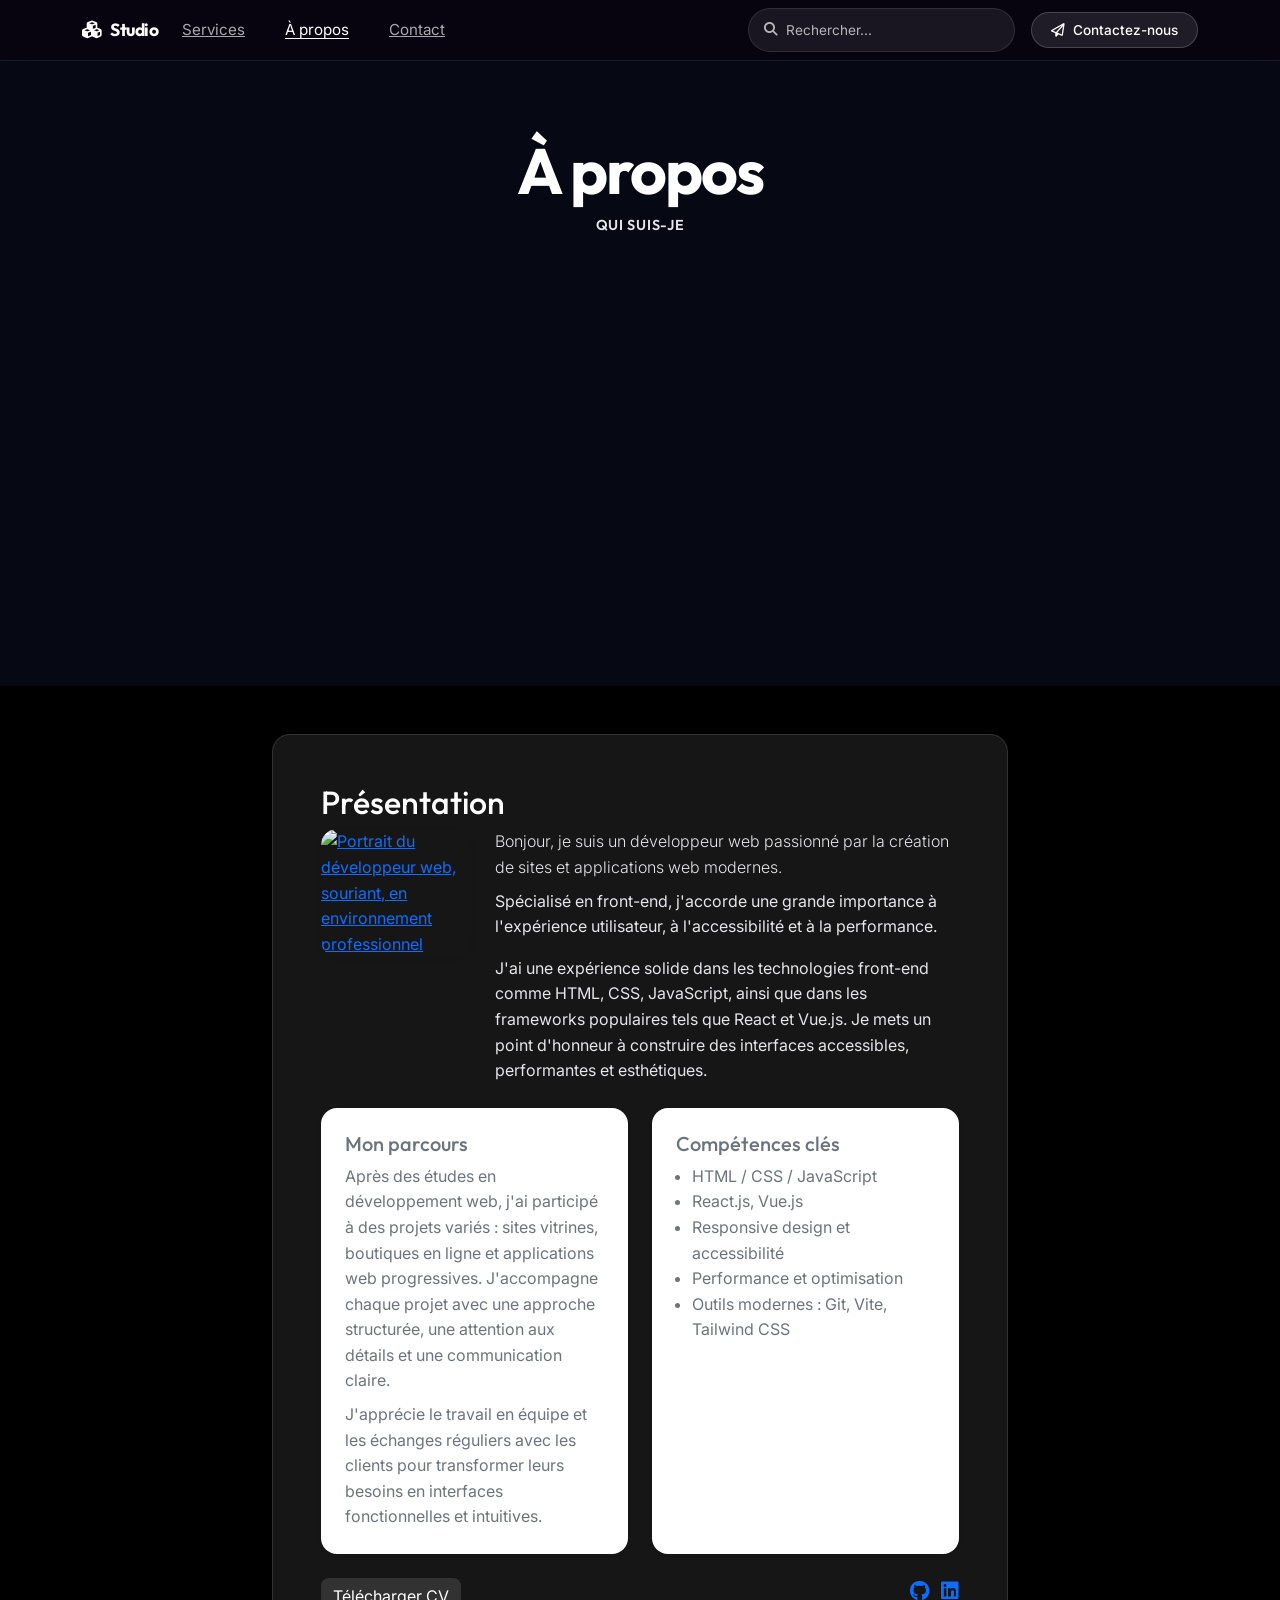
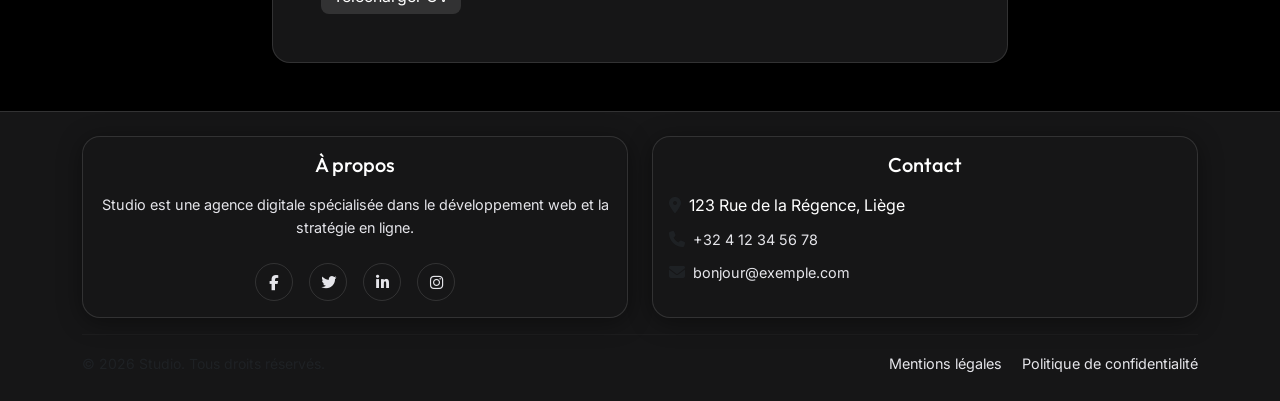
==== a-propos.html @ 44e13c90 "Add files via upload" ====
<!DOCTYPE html>
<html lang="fr">

<head>
    <meta charset="UTF-8">
    <meta name="viewport" content="width=device-width, initial-scale=1.0">
    <title>À propos — Studio</title>
    <meta name="description"
        content="Découvrez le développeur derrière Studio — expérience, compétences et philosophie.">

    <link rel="preconnect" href="https://fonts.googleapis.com">
    <link rel="preconnect" href="https://fonts.gstatic.com" crossorigin>

    <link href="https://cdn.jsdelivr.net/npm/bootstrap@5.3.0/dist/css/bootstrap.min.css" rel="stylesheet">
    <link href="https://cdnjs.cloudflare.com/ajax/libs/font-awesome/6.4.0/css/all.min.css" rel="stylesheet">
    <link
        href="https://fonts.googleapis.com/css2?family=Outfit:wght@400;600;700;900&family=Inter:wght@300;400;500&display=swap"
        rel="stylesheet">
    <link rel="stylesheet" href="main.css">

</head>

<body>

    <a class="skip-link visually-hidden-focusable" href="#main-content">Aller au contenu</a>

    <header>
        <!-- Navbar injectée par navbar.js -->
        <div id="navbar" role="banner">
            <noscript>
                <nav class="navbar navbar-expand-md navbar-dark" aria-label="Navigation principale">
                    <div class="container">
                        <a class="navbar-brand" href="index.html">Studio</a>
                        <ul class="navbar-nav ms-auto">
                            <li class="nav-item"><a class="nav-link" href="index.html#services">Services</a></li>
                            <li class="nav-item"><a class="nav-link" href="a-propos.html" aria-current="page">À propos</a></li>
                            <li class="nav-item"><a class="nav-link" href="contact.html">Contact</a></li>
                        </ul>
                    </div>
                </nav>
            </noscript>
        </div>
    </header>

    <section class="hero-section text-center" role="region" aria-labelledby="about-hero-heading">
        <div class="container">
            
            <h1 id="about-hero-heading">À propos</h1>
            <p class="section-label">Qui suis-je</p>
        </div>
    </section>

    <main id="main-content" class="container my-5" role="main">
        <div class="row justify-content-center">
            <div class="col-lg-8">
                <section class="feature-card glass-base p-5" aria-labelledby="about-intro" role="region">
                    <h2 id="about-intro">Présentation</h2>
                    <div class="d-flex align-items-start gap-4 mb-4 flex-column flex-md-row">

                        <!-- FIX #5 + #10 : figure avec figcaption, zoom via CSS, lien avec avertissement AT -->
                        <!-- FIX #10 : alt plus descriptif -->
                        <figure class="m-0" style="width:150px; height:150px; flex-shrink:0">
                            <a href="https://images.unsplash.com/photo-1500648767791-00dcc994a43e?q=80&w=1287&auto=format&fit=crop&ixlib=rb-4.1.0&ixid=M3wxMjA3fDB8MHxwaG90by1wYWdlfHx8fGVufDB8fHx8fA%3D%3D"
                               target="_blank"
                               rel="noopener noreferrer"
                               class="portrait-link d-block"
                               aria-label="Voir le portrait en taille réelle (ouvre un nouvel onglet)">
                                <img
                                    src="https://images.unsplash.com/photo-1500648767791-00dcc994a43e?q=80&w=1287&auto=format&fit=crop&ixlib=rb-4.1.0&ixid=M3wxMjA3fDB8MHxwaG90by1wYWdlfHx8fGVufDB8fHx8fA%3D%3D"
                                    alt="Portrait du développeur web, souriant, en environnement professionnel"
                                    class="portrait-img shadow-sm" />
                            </a>
                            <figcaption class="visually-hidden">Photo de profil du développeur</figcaption>
                        </figure>

                        <div>
                            <p class="lead mb-2 mt-3 mt-md-0">
                                Bonjour, je suis un développeur web passionné par la création de sites et applications
                                web modernes.
                            </p>
                            <p class="text-secondary-muted mb-0">Spécialisé en front-end, j'accorde une grande
                                importance à l'expérience utilisateur, à l'accessibilité et à la performance.</p>
                            <p class="text-secondary-muted mb-0 mt-3">
                                J'ai une expérience solide dans les technologies front-end comme HTML, CSS, JavaScript, ainsi
                                que dans les frameworks populaires tels que React et Vue.js. Je mets un point d'honneur à
                                construire des interfaces accessibles, performantes et esthétiques.
                            </p>
                        </div>
                    </div>

                    <div class="row g-4">
                        <div class="col-md-6">
                            <article class="p-4 bg-white text-secondary rounded-4 shadow-sm h-100"
                                     aria-labelledby="parcours-heading">
                                <h3 id="parcours-heading" class="h5">Mon parcours</h3>
                                <p class="mb-2 text-secondary">
                                    Après des études en développement web, j'ai participé à des projets variés : sites
                                    vitrines, boutiques en ligne et applications web progressives. J'accompagne chaque
                                    projet avec une approche structurée, une attention aux détails et une communication
                                    claire.
                                </p>
                                <p class="mb-0 text-secondary">
                                    J'apprécie le travail en équipe et les échanges réguliers avec les clients pour
                                    transformer leurs besoins en interfaces fonctionnelles et intuitives.
                                </p>
                            </article>
                        </div>
                        <div class="col-md-6">
                            <article class="p-4 bg-white text-secondary rounded-4 shadow-sm h-100"
                                     aria-labelledby="competences-heading">
                                <h3 id="competences-heading" class="h5">Compétences clés</h3>
                                <ul class="mb-0 ps-3">
                                    <li>HTML / CSS / JavaScript</li>
                                    <li>React.js, Vue.js</li>
                                    <li>Responsive design et accessibilité</li>
                                    <li>Performance et optimisation</li>
                                    <li>Outils modernes : Git, Vite, Tailwind CSS</li>
                                </ul>
                            </article>
                        </div>
                    </div>

                    <div class="mt-4 d-flex flex-column flex-sm-row gap-3 align-items-start">
                        <a class="btn btn-secondary btn-outline-secondary" href="CV_HAWOTTE_quentin V1.5 (1).pdf" target="_blank"
                            rel="noopener" aria-label="Télécharger mon CV (ouvre un nouvel onglet, format PDF)">
                            Télécharger CV
                        </a>
                        <div class="ms-sm-auto">
                            <a href="https://github.com/" target="_blank" rel="noopener"
                               aria-label="Mon profil GitHub (ouvre un nouvel onglet)"
                               class="text-decoration-none me-2">
                                <i class="fab fa-github fa-lg" aria-hidden="true"></i>
                            </a>
                            <a href="https://linkedin.com/" target="_blank" rel="noopener"
                               aria-label="Mon profil LinkedIn (ouvre un nouvel onglet)"
                               class="text-decoration-none">
                                <i class="fab fa-linkedin fa-lg" aria-hidden="true"></i>
                            </a>
                        </div>
                    </div>
                </section>
            </div>
        </div>
    </main>

    <!-- ── Footer ── -->
    <footer class="py-4 mt-1" role="contentinfo">
        <div class="container">
            <div class="row g-4">
                <div class="col-12 col-md-6">
                    <div class="glass-base p-3 h-100 text-center">
                        <!-- FIX #11 : h3 en footer -->
                        <h3 class="h5">À propos</h3>
                        <p class="footer-about-text mt-3 mb-4">Studio est une agence digitale spécialisée dans le
                            développement web et la stratégie en ligne.</p>
                        <nav class="social-nav" aria-label="Liens vers les réseaux sociaux">
                            <ul class="d-flex justify-content-center align-items-center gap-3 list-unstyled mb-0">
                                <li>
                                    <a href="#" class="social-icon" aria-label="Suivez-nous sur Facebook"><i
                                            class="fab fa-facebook-f" aria-hidden="true"></i></a>
                                </li>
                                <li>
                                    <a href="#" class="social-icon" aria-label="Suivez-nous sur Twitter"><i
                                            class="fab fa-twitter" aria-hidden="true"></i></a>
                                </li>
                                <li>
                                    <a href="#" class="social-icon" aria-label="Suivez-nous sur LinkedIn"><i
                                            class="fab fa-linkedin-in" aria-hidden="true"></i></a>
                                </li>
                                <li>
                                    <a href="#" class="social-icon" aria-label="Suivez-nous sur Instagram"><i
                                            class="fab fa-instagram" aria-hidden="true"></i></a>
                                </li>
                            </ul>
                        </nav>
                    </div>
                </div>
                <div class="col-12 col-md-6">
                    <div class="glass-base p-3 h-100 text-center">
                        <h3 class="h5">Contact</h3>
                        <address class="mt-3 mb-0 text-start">
                            <p class="mb-2"><i class="fas fa-map-marker-alt me-2 text-muted" aria-hidden="true"></i>123 Rue de la Régence, Liège</p>
                            <p class="mb-2"><i class="fas fa-phone me-2 text-muted" aria-hidden="true"></i><a
                                    href="tel:+32412345678" class="footer-link">+32 4 12 34 56 78</a></p>
                            <p class="mb-0"><i class="fas fa-envelope me-2 text-muted" aria-hidden="true"></i><a
                                    href="mailto:bonjour@exemple.com" class="footer-link">bonjour@exemple.com</a></p>
                        </address>
                    </div>
                </div>
            </div>
            <hr class="my-3" style="border-color:var(--glass-border);">
            <div class="row align-items-center">
                <div class="col-md-6"><small class="text-muted">© 2026 Studio. Tous droits réservés.</small></div>
                <div class="col-md-6 text-md-end mt-2 mt-md-0">
                    <a href="#" class="footer-link d-inline me-3">Mentions légales</a>
                    <a href="#" class="footer-link d-inline">Politique de confidentialité</a>
                </div>
            </div>
        </div>
    </footer>

    <script src="https://cdn.jsdelivr.net/npm/bootstrap@5.3.0/dist/js/bootstrap.bundle.min.js"></script>
    <script src="navbar.js" defer></script>
    <script src="search.js" defer></script>
</body>

</html>
---- main.css ----
/* ================================================
   STUDIO — Feuille de styles principale
   Thème : Apple Pro Dark / Glassmorphism
   Dernière révision : 2026
   ================================================ */

/* ------------------------------------------------
   VARIABLES CSS — Design Tokens
   ------------------------------------------------ */
:root {
    /* Arrière-plans */
    --bg-base: #000000;
    --bg-surface: #161617;
    --bg-elevated: #1c1c1e;

    /* Accentuation */
    --accent: #0066cc;
    --accent-hover: #0077ed;

    /* Verre (glassmorphism) */
    --glass-bg: rgba(22, 22, 23, 0.85);
    --glass-bg-hover: rgba(255, 255, 255, 0.08);
    --glass-border: rgba(255, 255, 255, 0.12);
    --glass-border-strong: rgba(255, 255, 255, 0.25);

    /* Typographie */
    --text-primary: #ffffff;
    --text-secondary: #e5e5ea;
    --text-muted: #b5b5ba;

    /* Rayon de bordure */
    --radius-sm: 8px;
    --radius-md: 12px;
    --radius-lg: 18px;
    --radius-pill: 30px;

    /* Transitions */
    --transition: 0.3s cubic-bezier(0.25, 1, 0.5, 1);
}


/* ------------------------------------------------
   RESET & BASES GLOBALES
   ------------------------------------------------ */
*,
*::before,
*::after {
    box-sizing: border-box;
}

body {
    padding-top: 56px;
    /* Compense la navbar fixed (48px min + marge de sécurité) */
    font-family: -apple-system, BlinkMacSystemFont, 'Inter', sans-serif;
    background-color: var(--bg-base);
    color: var(--text-primary);
    min-height: 100vh;
    line-height: 1.6;
    text-rendering: optimizeLegibility;
    overflow-x: hidden;
    -webkit-font-smoothing: antialiased;
    -moz-osx-font-smoothing: grayscale;
}

h1,
h2,
h3,
h4,
h5,
h6,
.navbar-brand,
.section-label,
.hero-pill {
    font-family: -apple-system, BlinkMacSystemFont, 'Outfit', sans-serif;
}

/* Texte secondaire utilitaire */
.text-secondary-muted {
    color: var(--text-secondary);
    font-size: 1.05rem;
    font-weight: 400;
}


/* ------------------------------------------------
   ACCESSIBILITÉ — Focus clavier
   ------------------------------------------------ */
:focus-visible {
    outline: 2px solid var(--accent) !important;
    outline-offset: 3px;
    box-shadow: 0 0 0 3px rgba(0, 102, 204, 0.35) !important;
}

button,
a,
input,
textarea,
select,
.btn,
.nav-link,
.dropdown-item {
    outline-offset: 4px;
}

::selection {
    background: rgba(0, 102, 204, 0.30);
    color: #ffffff;
}

button,
input,
select,
textarea {
    font: inherit;
}

button,
.btn,
.nav-link,
.dropdown-item {
    cursor: pointer;
}

.form-control,
.custom-apple-navbar .form-input-search {
    min-height: 2.75rem;
}

@media (prefers-reduced-motion: reduce) {

    *,
    *::before,
    *::after {
        transition-duration: 0.01ms !important;
        animation-duration: 0.01ms !important;
        animation-iteration-count: 1 !important;
        scroll-behavior: auto !important;
    }
}


/* ------------------------------------------------
   CARTES & SURFACES (base commune)
   ------------------------------------------------ */
.glass-base,
.feature-card,
.service-card,
.testimonial-card,
.stats-section {
    background: var(--bg-surface);
    border: 1px solid var(--glass-border);
    border-radius: var(--radius-lg);
    box-shadow: 0 4px 24px rgba(0, 0, 0, 0.4);
    transition: transform var(--transition), box-shadow var(--transition);
}

/* Carte Bootstrap standard (override) */
.card {
    background: var(--bg-elevated);
    border: 1px solid var(--glass-border);
    border-radius: var(--radius-md);
    transition: transform var(--transition), box-shadow var(--transition);
}

.card:hover {
    transform: translateY(-4px);
    box-shadow: 0 12px 36px rgba(0, 0, 0, 0.55);
}


/* ------------------------------------------------
   BARRE DE NAVIGATION — Style Apple
   ------------------------------------------------ */
.custom-apple-navbar {
    background-color: rgba(10, 5, 22, 0.72) !important;
    backdrop-filter: blur(20px) saturate(180%);
    -webkit-backdrop-filter: blur(20px) saturate(180%);
    border-bottom: 1px solid rgba(255, 255, 255, 0.08);
    min-height: 48px;
    transition: background-color var(--transition);
}

.custom-apple-navbar .navbar-brand {
    font-weight: 700;
    font-size: 1.1rem;
    letter-spacing: -0.5px;
    color: var(--text-primary) !important;
}

.custom-apple-navbar .nav-link {
    font-size: 0.95rem;
    font-weight: 400;
    color: rgba(255, 255, 255, 0.65) !important;
    transition: color 0.2s ease;
    padding-block: 0.4rem;
}

.custom-apple-navbar .nav-link:hover,
.custom-apple-navbar .nav-link.active {
    color: var(--text-primary) !important;
    text-decoration: underline;
    text-underline-offset: 3px;
}

/* Champ de recherche navbar */
.search-navbar-form {
    min-width: 180px;
    max-width: 100%;
    transition: min-width var(--transition);
}

@media (min-width: 992px) {
    .search-navbar-form:focus-within {
        min-width: 240px;
    }
}

.custom-apple-navbar .form-input-search {
    background: rgba(255, 255, 255, 0.08) !important;
    border: 1px solid rgba(255, 255, 255, 0.1) !important;
    border-radius: var(--radius-pill) !important;
    color: var(--text-primary) !important;
    padding-left: 2.3rem !important;
    font-size: 0.85rem;
    transition: background var(--transition), border-color var(--transition);
}

.custom-apple-navbar .form-input-search::placeholder {
    color: var(--text-muted) !important;
}

.custom-apple-navbar .form-input-search:focus {
    background: rgba(255, 255, 255, 0.14) !important;
    border-color: rgba(255, 255, 255, 0.25) !important;
    box-shadow: none !important;
}

.search-icon-input {
    font-size: 0.85rem;
    color: var(--text-muted);
    pointer-events: none;
}


/* ------------------------------------------------
   BOUTONS
   ------------------------------------------------ */
.btn-glass,
.btn-glass-outline,
.btn-glass-sm {
    font-weight: 500;
    border-radius: var(--radius-pill);
    transition: all var(--transition);
}

/* Bouton principal */
.btn-glass {
    background: var(--accent);
    color: #ffffff !important;
    border: none;
    font-size: 0.95rem;
    padding: 0.6rem 1.6rem;
}

.btn-glass:hover {
    background: var(--accent-hover);
    transform: scale(1.02);
}

/* Bouton secondaire (texte seul) */
.btn-glass-outline {
    background: transparent;
    color: #2997ff !important;
    border: none;
    font-size: 0.95rem;
    padding: 0.6rem 1.6rem;
}

.btn-glass-outline:hover {
    color: #147ce5 !important;
    text-decoration: underline;
}

/* Bouton ghost (navbar / surfaces sombres) */
.btn-glass-sm {
    background: rgba(255, 255, 255, 0.10);
    color: var(--text-primary) !important;
    border: 1px solid rgba(255, 255, 255, 0.18);
    font-size: 0.85rem;
    padding: 0.4rem 1.2rem;
}

.btn-glass-sm:hover {
    background: rgba(255, 255, 255, 0.20);
}

/* Bouton gradient festif */
.btn-fun {
    background: linear-gradient(45deg, #ff6ec4, #7873f5);
    color: #ffffff !important;
    border: none;
    font-weight: 600;
    border-radius: var(--radius-pill);
    padding: 0.6rem 1.6rem;
    transition: all var(--transition);
}

.btn-fun:hover {
    transform: scale(1.05);
    filter: brightness(1.1);
}

/* Bouton Bootstrap primary (surcharge) */
.btn-primary {
    background: var(--accent);
    border: none;
    font-weight: 500;
    border-radius: var(--radius-sm);
    padding: 0.5rem 1.5rem;
}

.btn-primary:hover {
    background: var(--accent-hover);
}

/* Bouton Bootstrap secondary (surcharge) */
.btn-secondary {
    background: rgba(255, 255, 255, 0.12);
    border: none;
    border-radius: var(--radius-sm);
    color: var(--text-primary);
}

.btn-secondary:hover {
    background: rgba(255, 255, 255, 0.20);
    color: var(--text-primary);
}


/* ------------------------------------------------
   HERO SECTION
   ------------------------------------------------ */
.hero-section {
    padding: 5rem 0 3rem;
}

.hero-section h1 {
    font-weight: 700;
    font-size: clamp(2.4rem, 5vw, 4rem);
    letter-spacing: -0.03em;
    line-height: 1.1;
    color: var(--text-primary) !important;
}

.hero-section .lead {
    color: var(--text-secondary) !important;
    max-width: 600px;
    font-size: 1.25rem;
    font-weight: 400;
}

.hero-pill {
    display: inline-block;
    background: var(--bg-elevated);
    border: 1px solid var(--glass-border);
    color: var(--text-primary);
    font-size: 0.85rem;
    padding: 0.4rem 1rem;
    border-radius: var(--radius-pill);
    margin-bottom: 1.5rem;
}

/* Labels de section (sur-titre) */
.section-label {
    font-size: 0.9rem;
    font-weight: 600;
    color: var(--text-secondary);
    margin-bottom: 0.25rem;
    text-transform: uppercase;
    letter-spacing: 0.05em;
}

.section-title {
    font-weight: 700;
    font-size: clamp(1.8rem, 4vw, 2.6rem);
    letter-spacing: -0.02em;
    color: var(--text-primary) !important;
}


/* ------------------------------------------------
   CARDS DE CONTENU
   ------------------------------------------------ */

/* Feature cards (avantages) */
.feature-card {
    padding: 2.5rem 2rem;
}

.feature-card h5 {
    font-weight: 600;
    font-size: 1.25rem;
    color: var(--text-primary);
    margin-bottom: 0.75rem;
}

.feature-card p,
.service-card .card-text {
    color: var(--text-secondary);
    font-size: 1rem;
    line-height: 1.6;
}

.feature-icon {
    font-size: 2.2rem;
    margin-bottom: 1rem;
    display: block;
}

/* Service cards */
.service-card .card-body {
    padding: 1.75rem;
}

.service-card .card-title {
    font-weight: 600;
    font-size: 1.3rem;
    color: var(--text-primary);
}

.service-card img {
    border-radius: var(--radius-lg) var(--radius-lg) 0 0;
    display: block;
    width: 100%;
}


/* ------------------------------------------------
   SECTION STATISTIQUES
   ------------------------------------------------ */
.stats-section {
    padding: 3rem 1.5rem;
}

.stat-number {
    font-weight: 700;
    font-size: clamp(2.4rem, 5vw, 3.4rem);
    color: var(--text-primary) !important;
    margin-bottom: 0.4rem;
    line-height: 1;
}

.stat-label {
    font-size: 0.95rem;
    color: var(--text-secondary);
    font-weight: 500;
}


/* ------------------------------------------------
   TÉMOIGNAGES
   ------------------------------------------------ */
.testimonial-card {
    padding: 2.5rem 2rem;
    margin: 0 auto;
    max-width: 500px;
}

.testimonial-card .card-text {
    font-size: 1.05rem;
    line-height: 1.6;
    color: var(--text-primary);
}

.stars {
    color: #ffcc00;
    font-size: 1rem;
    letter-spacing: 0.1em;
}

.client-name {
    font-weight: 600;
    font-size: 1rem;
    color: var(--text-primary);
}

.client-role {
    font-size: 0.85rem;
    color: var(--text-secondary);
}

/* Avatar dans les témoignages */
.avatar {
    width: 44px;
    height: 44px;
    border-radius: 50%;
    object-fit: cover;
    flex-shrink: 0;
}


/* ------------------------------------------------
   FORMULAIRES GLOBAUX
   ------------------------------------------------ */
.form-control {
    background: rgba(255, 255, 255, 0.10);
    border: 1px solid rgba(255, 255, 255, 0.12);
    border-radius: var(--radius-sm);
    color: var(--text-primary);
    font-size: 0.9rem;
    transition: background var(--transition), box-shadow var(--transition);
}

.form-control::placeholder {
    color: var(--text-muted);
}

.form-control:focus {
    background: rgba(255, 255, 255, 0.16);
    border-color: var(--accent);
    box-shadow: 0 0 0 3px rgba(0, 102, 204, 0.25);
    color: var(--text-primary);
}

.form-label {
    color: var(--text-secondary);
    font-size: 0.9rem;
    margin-bottom: 0.4rem;
}


/* ------------------------------------------------
   MENUS DÉROULANTS
   ------------------------------------------------ */
.dropdown-menu {
    background: var(--bg-elevated);
    border: 1px solid var(--glass-border-strong);
    border-radius: var(--radius-md);
    padding: 0.5rem;
}

.dropdown-item {
    color: var(--text-primary);
    font-size: 0.9rem;
    border-radius: var(--radius-sm);
    padding: 0.5rem 0.75rem;
}

.dropdown-item:hover,
.dropdown-item:focus {
    background: var(--accent);
    color: #ffffff;
}


/* ------------------------------------------------
   FENÊTRES MODALES
   ------------------------------------------------ */
.modal-content {
    background: var(--bg-elevated);
    border: 1px solid var(--glass-border-strong);
    border-radius: var(--radius-md);
}

.modal-header {
    border-bottom: 1px solid rgba(255, 255, 255, 0.08);
}

.modal-title {
    font-weight: 600;
    color: var(--text-primary);
}

.modal .form-control {
    background: rgba(255, 255, 255, 0.07);
    border-color: rgba(255, 255, 255, 0.12);
}

.modal .form-control:focus {
    background: rgba(255, 255, 255, 0.12);
    box-shadow: 0 0 0 3px rgba(0, 102, 204, 0.3);
}


/* ------------------------------------------------
   FOOTER
   ------------------------------------------------ */
footer {
    background: var(--bg-surface);
    border-top: 1px solid var(--glass-border);
}

footer h5 {
    font-size: 0.85rem;
    color: var(--text-primary);
    margin-bottom: 1.25rem;
    font-weight: 600;
    text-transform: uppercase;
    letter-spacing: 0.06em;
}

.footer-about-text,
.footer-link {
    color: var(--text-secondary);
    font-size: 0.9rem;
    text-decoration: none;
}

.footer-about-text {
    line-height: 1.6;
}

.footer-link:hover {
    color: var(--text-primary);
    text-decoration: underline;
}

/* Icônes réseaux sociaux */
.social-icon {
    width: 38px;
    height: 38px;
    border: 1px solid var(--glass-border);
    border-radius: 50%;
    display: inline-flex;
    align-items: center;
    justify-content: center;
    color: var(--text-secondary);
    text-decoration: none;
    transition: all var(--transition);
    flex-shrink: 0;
}

.social-icon i {
    font-size: 0.95rem;
    line-height: 1;
}

.social-icon:hover {
    background: rgba(255, 255, 255, 0.08);
    border-color: rgba(255, 255, 255, 0.28);
    color: var(--text-primary);
    transform: translateY(-3px);
}


/* ------------------------------------------------
   LIENS AVEC SOULIGNEMENT ANIMÉ
   ------------------------------------------------ */
.link-fancy {
    position: relative;
    color: var(--text-primary);
    text-decoration: none;
    transition: color 0.3s ease;
}

.link-fancy::after {
    content: '';
    position: absolute;
    left: 0;
    bottom: -2px;
    width: 100%;
    height: 2px;
    background: var(--accent);
    transform: scaleX(0);
    transform-origin: right;
    transition: transform 0.3s ease;
}

.link-fancy:hover::after {
    transform: scaleX(1);
    transform-origin: left;
}


/* ------------------------------------------------
   CADRE PHOTO
   ------------------------------------------------ */
.photo-frame {
    position: relative;
    border: 2px solid var(--glass-border);
    border-radius: var(--radius-md);
    padding: 4px;
    background: rgba(255, 255, 255, 0.06);
    overflow: hidden;
}

.photo-frame .overlay {
    position: absolute;
    inset: 0;
    background: rgba(255, 255, 255, 0.15);
    opacity: 0;
    transition: opacity 0.3s ease;
    pointer-events: none;
}

.photo-frame:hover .overlay {
    opacity: 1;
}


/* ------------------------------------------------
   RESPONSIVE — Ajustements mobiles
   ------------------------------------------------ */
@media (max-width: 767px) {
    body {
        padding-top: 60px;
        /* Navbar plus haute sur mobile (menu toggler) */
    }

    .hero-section {
        padding: 3rem 0 2rem;
    }

    .feature-card,
    .testimonial-card {
        padding: 1.75rem 1.25rem;
        margin: 0 auto;
        max-width: 500px;
    }

    .stats-section {
        padding: 2rem 1rem;
    }

    .stat-number {
        font-size: 2.4rem;
    }
}

/* ── Tech tags ── */
.tech-tag {
    display: inline-block;
    background: rgba(255, 255, 255, 0.07);
    border: 1px solid rgba(255, 255, 255, 0.12);
    border-radius: var(--radius-pill);
    padding: 0.25rem 0.75rem;
    font-size: 0.78rem;
    font-weight: 500;
    color: var(--text-secondary);
}

/* ── Skill pills ── */
.skill-pill {
    display: inline-block;
    background: rgba(0, 102, 204, 0.12);
    border: 1px solid rgba(0, 102, 204, 0.25);
    border-radius: var(--radius-pill);
    padding: 0.3rem 0.9rem;
    font-size: 0.82rem;
    font-weight: 500;
    color: #5ab0ff;
    transition: background var(--transition), transform var(--transition);
}

.skill-pill:hover {
    background: rgba(0, 102, 204, 0.22);
    transform: translateY(-2px);
}

.skill-pill--green {
    background: rgba(48, 209, 88, 0.1);
    border-color: rgba(48, 209, 88, 0.22);
    color: #5fe88a;
}

.skill-pill--green:hover {
    background: rgba(48, 209, 88, 0.2);
}

.skill-pill--purple {
    background: rgba(191, 90, 242, 0.1);
    border-color: rgba(191, 90, 242, 0.22);
    color: #d380f5;
}

.skill-pill--purple:hover {
    background: rgba(191, 90, 242, 0.2);
}

/* ── Timeline ── */
.timeline-wrapper {
    position: relative;
    padding-left: 2rem;
}

.timeline-wrapper::before {
    content: '';
    position: absolute;
    left: 10px;
    top: 10px;
    bottom: 10px;
    width: 2px;
    background: linear-gradient(to bottom, #0066cc, #7873f5, #bf5af2, #ff9f0a);
    border-radius: 2px;
}

.timeline-item {
    position: relative;
    padding-left: 2rem;
    margin-bottom: 1.5rem;
}

.timeline-dot {
    position: absolute;
    left: -1.6rem;
    top: 1.5rem;
    width: 14px;
    height: 14px;
    border-radius: 50%;
    background: var(--dot-color, var(--accent));
    border: 3px solid var(--bg-base);
    box-shadow: 0 0 10px var(--dot-color, var(--accent));
}

.timeline-content {
    padding: 1.5rem 1.75rem;
}

.timeline-date {
    font-size: 0.78rem;
    font-weight: 700;
    text-transform: uppercase;
    letter-spacing: 0.08em;
    color: var(--text-muted);
}

.timeline-title-text {
    font-family: 'Outfit', sans-serif;
    font-weight: 700;
    font-size: 1.1rem;
    color: var(--text-primary);
    margin: 0.3rem 0 0.5rem;
}

.timeline-desc {
    color: var(--text-secondary);
    font-size: 0.9rem;
    line-height: 1.6;
    margin: 0;
}

/* ── Scroll reveal ── */
.reveal {
    opacity: 0;
    transform: translateY(24px);
    transition: opacity 0.6s ease, transform 0.6s ease;
}

.reveal.visible {
    opacity: 1;
    transform: none;
}

.reveal-delay-1 {
    transition-delay: 0.1s;
}

.reveal-delay-2 {
    transition-delay: 0.2s;
}

.reveal-delay-3 {
    transition-delay: 0.3s;
}

@media (max-width: 575px) {
    .timeline-wrapper {
        padding-left: 1.5rem;
    }

    .timeline-wrapper::before {
        left: 7px;
    }

    .timeline-dot {
        left: -1.35rem;
    }
}

.custom-apple-navbar .navbar-brand .brand-text {
    display: inline-flex;
    flex-direction: column;
    align-items: flex-start;
}

.custom-apple-navbar .navbar-brand .icon-home {
    margin-top: 0.18rem;
    opacity: 0;
    transform: translateY(0);
    transition: opacity 0.2s ease, transform 0.2s ease, color 0.2s ease;
}

.custom-apple-navbar .navbar-brand:hover .icon-home {
    opacity: 1;
    transform: translateY(-2px);
    color: #ffffff;
}

/* ------------------------------------------------
   NAVBAR BRAND — Logo morph (cubes → home au hover)
   ------------------------------------------------ */
.brand-icon-wrap {
    position: relative;
    width: 20px;
    height: 20px;
    display: inline-flex;
    align-items: center;
    justify-content: center;
    flex-shrink: 0;
}

.brand-icon {
    position: absolute;
    display: flex;
    align-items: center;
    justify-content: center;
    transition: opacity 0.22s ease, transform 0.28s cubic-bezier(0.34, 1.56, 0.64, 1);
    color: var(--text-primary);
}

/* Repos : cubes visible, home caché */
.brand-icon-logo {
    opacity: 1;
    transform: scale(1) rotate(0deg);
}

.brand-icon-home {
    opacity: 0;
    transform: scale(0.5) rotate(-15deg);
}

/* Hover : cubes caché, home visible */
.navbar-brand-morph:hover .brand-icon-logo {
    opacity: 0;
    transform: scale(0.5) rotate(15deg);
}

.navbar-brand-morph:hover .brand-icon-home {
    opacity: 1;
    transform: scale(1) rotate(0deg);
}

/* ══════════════════════════════════════
           BENTO GRID — PROJETS
           Grille 12 colonnes, 2 rangées fixes
        ══════════════════════════════════════ */
.bento-projects {
    display: grid;
    grid-template-columns: repeat(12, 1fr);
    grid-template-rows: auto auto;
    gap: 1rem;
}

.hero-section {
    position: relative;
    overflow: hidden;
    min-height: 70vh;
    color: #fff;
}

.hero-section::before {
    content: '';
    position: absolute;
    inset: 0;
    background-image: url('https://images.unsplash.com/photo-1451188214936-ec16af5ca155?q=80&w=2728&auto=format&fit=crop&ixlib=rb-4.1.0&ixid=M3wxMjA3fDB8MHxwaG90by1wYWdlfHx8fGVufDB8fHx8fA%3D%3D');
    background-size: cover;
    background-position: center;
    filter: blur(5px);
    transform: scale(1.05);
    z-index: -2;
}

.hero-section::after {
    content: '';
    position: absolute;
    inset: 0;
    background: rgba(12, 18, 36, 0.55);
    z-index: -1;
}

.hero-section .container {
    position: relative;
    z-index: 1;
}

/* Rangée 1 : grande carte gauche (5 col) + petite carte droite (7 col) */
.bento-proj-1 {
    grid-column: 1 / 6;
    grid-row: 1;
}

.bento-proj-2 {
    grid-column: 6 / 13;
    grid-row: 1;
}

/* Rangée 2 : petite carte gauche (7 col) + grande carte droite (5 col) — inversé */
.bento-proj-3 {
    grid-column: 1 / 8;
    grid-row: 2;
}

.bento-proj-4 {
    grid-column: 8 / 13;
    grid-row: 2;
}

@media (max-width: 991px) {
    .bento-projects {
        grid-template-columns: 1fr 1fr;
        grid-template-rows: auto;
    }

    .bento-proj-1,
    .bento-proj-2,
    .bento-proj-3,
    .bento-proj-4 {
        grid-column: auto;
        grid-row: auto;
    }
}

@media (max-width: 575px) {
    .bento-projects {
        grid-template-columns: 1fr;
    }
}

/* ── Carte projet bento ── */
.bento-proj-card {
    border-radius: var(--radius-lg, 1.25rem);
    overflow: hidden;
    transition: transform 0.25s ease, box-shadow 0.25s ease;
    display: flex;
    flex-direction: column;
}

.bento-proj-card:hover {
    transform: translateY(-4px);
    box-shadow: 0 20px 60px rgba(0, 0, 0, 0.4);
}

.bento-proj-banner {
    padding: 2rem 1.75rem;
    position: relative;
    overflow: hidden;
    min-height: 140px;
    display: flex;
    align-items: center;
    flex-shrink: 0;
}

.bento-proj-banner::after {
    content: '';
    position: absolute;
    inset: 0;
    background: inherit;
    /* covered by the radial child */
}

.bento-proj-body {
    padding: 1.5rem 1.75rem;
    flex: 1;
    display: flex;
    flex-direction: column;
}

.bento-proj-body p {
    flex: 1;
}

/* ══════════════════════════════════════
           BENTO GRID — CONTACT
        ══════════════════════════════════════ */
.bento-contact {
    display: grid;
    grid-template-columns: repeat(12, 1fr);
    gap: 1rem;
}

.bento-coords {
    grid-column: 1 / 5;
    grid-row: 1 / 3;
}

.bento-map {
    grid-column: 5 / 13;
    grid-row: 1;
}

.bento-form {
    grid-column: 5 / 13;
    grid-row: 2;
}

@media (max-width: 991px) {

    .bento-coords,
    .bento-map,
    .bento-form {
        grid-column: 1 / -1;
        grid-row: auto;
    }
}

.bento-card {
    border-radius: 1.25rem;
    overflow: hidden;
}

.bento-map iframe {
    width: 100%;
    height: 100%;
    min-height: 260px;
    border: 0;
    display: block;
}

.bento-form-inner {
    padding: 2rem 2.25rem;
}

/* FIX #5 : zoom image accessible clavier — transition CSS uniquement, pas inline */
.portrait-img {
    width: 100%;
    height: 100%;
    object-fit: cover;
    border-radius: 1rem;
    transition: transform 0.3s ease;
    display: block;
}

.portrait-link:focus .portrait-img,
.portrait-link:hover .portrait-img {
    transform: scale(1.1);
}

/* Indiquer visuellement que le lien est focusable */
.portrait-link:focus {
    outline: 3px solid rgba(255, 255, 255, 0.7);
    outline-offset: 3px;
    border-radius: 1rem;
}

.text-secondary-muted {
    color: #343a40;
}

/* ── Bento Grid ── */
.bento-grid {
    display: grid;
    grid-template-columns: repeat(12, 1fr);
    grid-template-rows: auto;
    gap: 1rem;
}

.bento-coords {
    grid-column: 1 / 5;
    grid-row: 1 / 3;
}

.bento-map {
    grid-column: 5 / 13;
    grid-row: 1 / 2;
}

.bento-form {
    grid-column: 5 / 13;
    grid-row: 2 / 3;
}

@media (max-width: 991px) {

    .bento-coords,
    .bento-map,
    .bento-form {
        grid-column: 1 / -1;
        grid-row: auto;
    }
}

.bento-card {
    border-radius: 1.25rem;
    overflow: hidden;
}

.bento-map iframe {
    width: 100%;
    height: 100%;
    min-height: 280px;
    border: 0;
    display: block;
}

.bento-form-inner {
    padding: 2rem 2.25rem;
}

.form-control:focus {
    /* Focus visible amélioré — contraste suffisant (WCAG 1.4.11) */
    box-shadow: 0 0 0 0.25rem rgba(255, 255, 255, 0.25);
    outline: 2px solid rgba(255, 255, 255, 0.5);
    outline-offset: 1px;
}

/* Live region erreur de recherche */
#search-error-msg {
    position: absolute;
    top: calc(100% + .5rem);
    left: 0;
    right: 0;
    background: rgba(0, 0, 0, .85);
    color: #fff;
    font-size: .85rem;
    padding: .5rem .75rem;
    border-radius: .5rem;
    z-index: 9999;
}
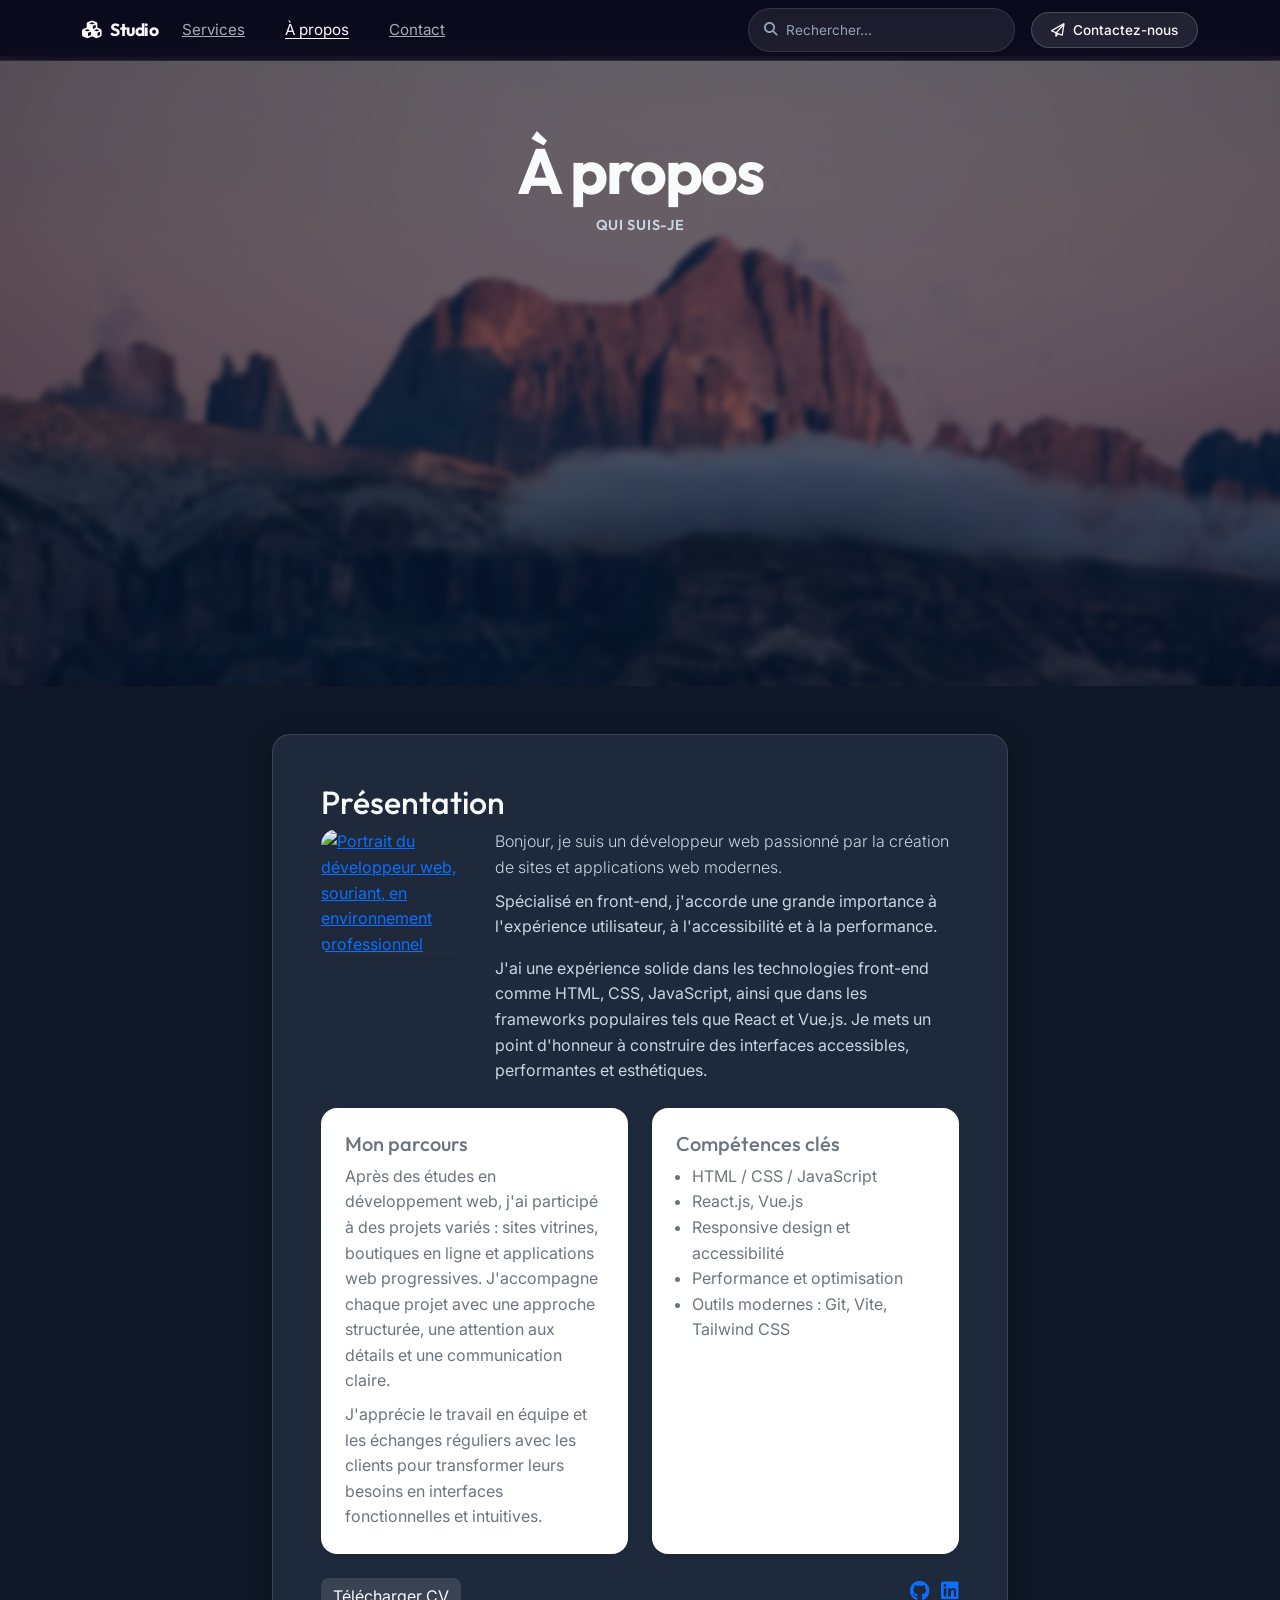
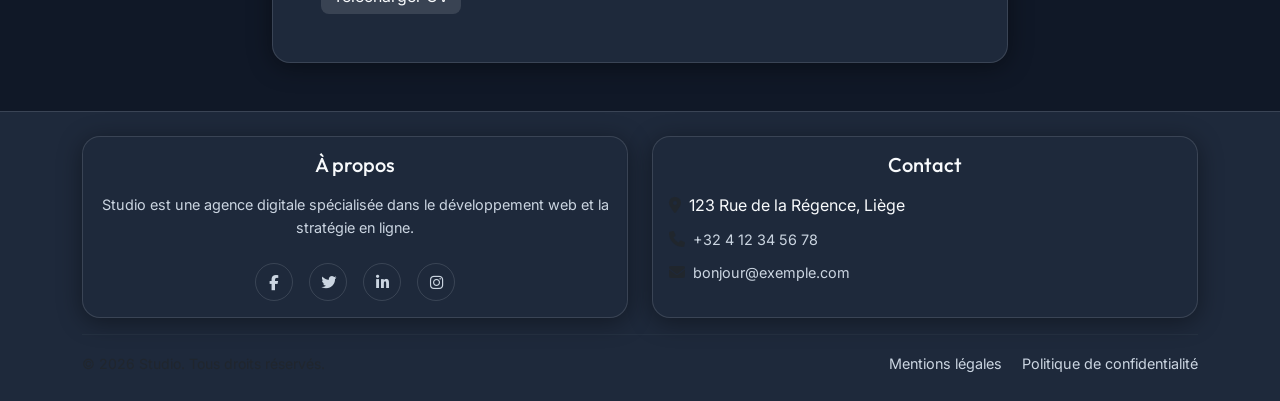
==== commit 5ca5be79: "Add files via upload" ====
--- a/a-propos.html
+++ b/a-propos.html
@@ -7,9 +7,12 @@
     <title>À propos — Studio</title>
     <meta name="description"
         content="Découvrez le développeur derrière Studio — expérience, compétences et philosophie.">
+    <meta name="keywords" content="à propos, développeur, expérience, compétences, philosophie">
+    <meta name="author" content="Quentin Hawotte">
 
     <link rel="preconnect" href="https://fonts.googleapis.com">
     <link rel="preconnect" href="https://fonts.gstatic.com" crossorigin>
+    <link rel="preload" as="style" href="https://fonts.googleapis.com/css2?family=Outfit:wght@400;600;700;900&family=Inter:wght@300;400;500&display=swap">
 
     <link href="https://cdn.jsdelivr.net/npm/bootstrap@5.3.0/dist/css/bootstrap.min.css" rel="stylesheet">
     <link href="https://cdnjs.cloudflare.com/ajax/libs/font-awesome/6.4.0/css/all.min.css" rel="stylesheet">
--- a/main.css
+++ b/main.css
@@ -1,32 +1,32 @@
 /* ================================================
-   STUDIO — Feuille de styles principale
-   Thème : Apple Pro Dark / Glassmorphism
-   Dernière révision : 2026
-   ================================================ */
-
-/* ------------------------------------------------
-   VARIABLES CSS — Design Tokens
-   ------------------------------------------------ */
+STUDIO — Feuille de styles principale
+Thème : Apple Pro Dark / Glassmorphism
+Dernière révision : 2026
+================================================ */
+
+/* ------------------------------------------------
+VARIABLES CSS — Design Tokens
+------------------------------------------------ */
 :root {
     /* Arrière-plans */
-    --bg-base: #000000;
-    --bg-surface: #161617;
-    --bg-elevated: #1c1c1e;
+    --bg-base: #101827;
+    --bg-surface: #1e293b;
+    --bg-elevated: #273449;
 
     /* Accentuation */
-    --accent: #0066cc;
-    --accent-hover: #0077ed;
+    --accent: #3b82f6;
+    --accent-hover: #60a5fa;
 
     /* Verre (glassmorphism) */
-    --glass-bg: rgba(22, 22, 23, 0.85);
-    --glass-bg-hover: rgba(255, 255, 255, 0.08);
-    --glass-border: rgba(255, 255, 255, 0.12);
-    --glass-border-strong: rgba(255, 255, 255, 0.25);
+    --glass-bg: rgba(30, 41, 59, 0.82);
+    --glass-bg-hover: rgba(255, 255, 255, 0.14);
+    --glass-border: rgba(226, 232, 240, 0.14);
+    --glass-border-strong: rgba(226, 232, 240, 0.24);
 
     /* Typographie */
-    --text-primary: #ffffff;
-    --text-secondary: #e5e5ea;
-    --text-muted: #b5b5ba;
+    --text-primary: #f8fafc;
+    --text-secondary: #cbd5e1;
+    --text-muted: #94a3b8;
 
     /* Rayon de bordure */
     --radius-sm: 8px;
@@ -40,8 +40,8 @@
 
 
 /* ------------------------------------------------
-   RESET & BASES GLOBALES
-   ------------------------------------------------ */
+RESET & BASES GLOBALES
+------------------------------------------------ */
 *,
 *::before,
 *::after {
@@ -69,9 +69,29 @@
 h5,
 h6,
 .navbar-brand,
+.navbar-brand.active,
 .section-label,
 .hero-pill {
     font-family: -apple-system, BlinkMacSystemFont, 'Outfit', sans-serif;
+}
+
+/* Skip link */
+.skip-link {
+    position: absolute;
+    top: -3rem;
+    left: 1rem;
+    z-index: 9999;
+    background: var(--accent);
+    color: #fff;
+    padding: 0.5rem 1rem;
+    border-radius: var(--radius-sm);
+    font-weight: 600;
+    text-decoration: none;
+    transition: top 0.2s ease;
+}
+
+.skip-link:focus {
+    top: 1rem;
 }
 
 /* Texte secondaire utilitaire */
@@ -81,10 +101,13 @@
     font-weight: 400;
 }
 
-
-/* ------------------------------------------------
-   ACCESSIBILITÉ — Focus clavier
-   ------------------------------------------------ */
+.text-muted {
+    color: var(--text-muted);
+}
+
+/* ------------------------------------------------
+ACCESSIBILITÉ — Focus clavier
+------------------------------------------------ */
 :focus-visible {
     outline: 2px solid var(--accent) !important;
     outline-offset: 3px;
@@ -140,8 +163,8 @@
 
 
 /* ------------------------------------------------
-   CARTES & SURFACES (base commune)
-   ------------------------------------------------ */
+CARTES & SURFACES (base commune)
+------------------------------------------------ */
 .glass-base,
 .feature-card,
 .service-card,
@@ -169,8 +192,8 @@
 
 
 /* ------------------------------------------------
-   BARRE DE NAVIGATION — Style Apple
-   ------------------------------------------------ */
+BARRE DE NAVIGATION — Style Apple
+------------------------------------------------ */
 .custom-apple-navbar {
     background-color: rgba(10, 5, 22, 0.72) !important;
     backdrop-filter: blur(20px) saturate(180%);
@@ -243,8 +266,8 @@
 
 
 /* ------------------------------------------------
-   BOUTONS
-   ------------------------------------------------ */
+BOUTONS
+------------------------------------------------ */
 .btn-glass,
 .btn-glass-outline,
 .btn-glass-sm {
@@ -338,10 +361,52 @@
 
 
 /* ------------------------------------------------
-   HERO SECTION
-   ------------------------------------------------ */
+HERO SECTION
+------------------------------------------------ */
 .hero-section {
     padding: 5rem 0 3rem;
+    position: relative;
+    overflow: hidden;
+    min-height: 70vh;
+    color: #fff;
+}
+
+.hero-section::before {
+    content: '';
+    position: absolute;
+    inset: 0;
+    /* Defer heavy hero image on small viewports to improve LCP.
+       Background image is only applied on larger screens where it
+       contributes more to perceived load. */
+    background-image: none;
+    background-size: cover;
+    background-position: center;
+    /* lighter blur and no upscaling to reduce paint cost */
+    filter: blur(2px);
+    transform: none;
+    z-index: -2;
+}
+
+@media (min-width: 768px) {
+    .hero-section::before {
+        background-image: url('marek-piwnicki-NwZmYW5ETnE-unsplash.webp');
+        transform: scale(1.02);
+        filter: blur(3px);
+        will-change: transform, opacity;
+    }
+}
+
+.hero-section::after {
+    content: '';
+    position: absolute;
+    inset: 0;
+    background: rgba(12, 18, 36, 0.55);
+    z-index: -1;
+}
+
+.hero-section .container {
+    position: relative;
+    z-index: 1;
 }
 
 .hero-section h1 {
@@ -389,8 +454,8 @@
 
 
 /* ------------------------------------------------
-   CARDS DE CONTENU
-   ------------------------------------------------ */
+CARDS DE CONTENU
+------------------------------------------------ */
 
 /* Feature cards (avantages) */
 .feature-card {
@@ -436,8 +501,8 @@
 
 
 /* ------------------------------------------------
-   SECTION STATISTIQUES
-   ------------------------------------------------ */
+SECTION STATISTIQUES
+------------------------------------------------ */
 .stats-section {
     padding: 3rem 1.5rem;
 }
@@ -458,8 +523,8 @@
 
 
 /* ------------------------------------------------
-   TÉMOIGNAGES
-   ------------------------------------------------ */
+TÉMOIGNAGES
+------------------------------------------------ */
 .testimonial-card {
     padding: 2.5rem 2rem;
     margin: 0 auto;
@@ -500,8 +565,8 @@
 
 
 /* ------------------------------------------------
-   FORMULAIRES GLOBAUX
-   ------------------------------------------------ */
+FORMULAIRES GLOBAUX
+------------------------------------------------ */
 .form-control {
     background: rgba(255, 255, 255, 0.10);
     border: 1px solid rgba(255, 255, 255, 0.12);
@@ -530,8 +595,8 @@
 
 
 /* ------------------------------------------------
-   MENUS DÉROULANTS
-   ------------------------------------------------ */
+MENUS DÉROULANTS
+------------------------------------------------ */
 .dropdown-menu {
     background: var(--bg-elevated);
     border: 1px solid var(--glass-border-strong);
@@ -554,8 +619,8 @@
 
 
 /* ------------------------------------------------
-   FENÊTRES MODALES
-   ------------------------------------------------ */
+FENÊTRES MODALES
+------------------------------------------------ */
 .modal-content {
     background: var(--bg-elevated);
     border: 1px solid var(--glass-border-strong);
@@ -583,8 +648,8 @@
 
 
 /* ------------------------------------------------
-   FOOTER
-   ------------------------------------------------ */
+FOOTER
+------------------------------------------------ */
 footer {
     background: var(--bg-surface);
     border-top: 1px solid var(--glass-border);
@@ -644,8 +709,8 @@
 
 
 /* ------------------------------------------------
-   LIENS AVEC SOULIGNEMENT ANIMÉ
-   ------------------------------------------------ */
+LIENS AVEC SOULIGNEMENT ANIMÉ
+------------------------------------------------ */
 .link-fancy {
     position: relative;
     color: var(--text-primary);
@@ -673,8 +738,8 @@
 
 
 /* ------------------------------------------------
-   CADRE PHOTO
-   ------------------------------------------------ */
+CADRE PHOTO
+------------------------------------------------ */
 .photo-frame {
     position: relative;
     border: 2px solid var(--glass-border);
@@ -699,8 +764,8 @@
 
 
 /* ------------------------------------------------
-   RESPONSIVE — Ajustements mobiles
-   ------------------------------------------------ */
+RESPONSIVE — Ajustements mobiles
+------------------------------------------------ */
 @media (max-width: 767px) {
     body {
         padding-top: 60px;
@@ -897,8 +962,8 @@
 }
 
 /* ------------------------------------------------
-   NAVBAR BRAND — Logo morph (cubes → home au hover)
-   ------------------------------------------------ */
+NAVBAR BRAND — Logo morph (cubes → home au hover)
+------------------------------------------------ */
 .brand-icon-wrap {
     position: relative;
     width: 20px;
@@ -941,46 +1006,14 @@
 }
 
 /* ══════════════════════════════════════
-           BENTO GRID — PROJETS
-           Grille 12 colonnes, 2 rangées fixes
+        BENTO GRID — PROJETS
+        Grille 12 colonnes, 2 rangées fixes
         ══════════════════════════════════════ */
 .bento-projects {
     display: grid;
     grid-template-columns: repeat(12, 1fr);
     grid-template-rows: auto auto;
     gap: 1rem;
-}
-
-.hero-section {
-    position: relative;
-    overflow: hidden;
-    min-height: 70vh;
-    color: #fff;
-}
-
-.hero-section::before {
-    content: '';
-    position: absolute;
-    inset: 0;
-    background-image: url('https://images.unsplash.com/photo-1451188214936-ec16af5ca155?q=80&w=2728&auto=format&fit=crop&ixlib=rb-4.1.0&ixid=M3wxMjA3fDB8MHxwaG90by1wYWdlfHx8fGVufDB8fHx8fA%3D%3D');
-    background-size: cover;
-    background-position: center;
-    filter: blur(5px);
-    transform: scale(1.05);
-    z-index: -2;
-}
-
-.hero-section::after {
-    content: '';
-    position: absolute;
-    inset: 0;
-    background: rgba(12, 18, 36, 0.55);
-    z-index: -1;
-}
-
-.hero-section .container {
-    position: relative;
-    z-index: 1;
 }
 
 /* Rangée 1 : grande carte gauche (5 col) + petite carte droite (7 col) */
@@ -1069,58 +1102,7 @@
     flex: 1;
 }
 
-/* ══════════════════════════════════════
-           BENTO GRID — CONTACT
-        ══════════════════════════════════════ */
-.bento-contact {
-    display: grid;
-    grid-template-columns: repeat(12, 1fr);
-    gap: 1rem;
-}
-
-.bento-coords {
-    grid-column: 1 / 5;
-    grid-row: 1 / 3;
-}
-
-.bento-map {
-    grid-column: 5 / 13;
-    grid-row: 1;
-}
-
-.bento-form {
-    grid-column: 5 / 13;
-    grid-row: 2;
-}
-
-@media (max-width: 991px) {
-
-    .bento-coords,
-    .bento-map,
-    .bento-form {
-        grid-column: 1 / -1;
-        grid-row: auto;
-    }
-}
-
-.bento-card {
-    border-radius: 1.25rem;
-    overflow: hidden;
-}
-
-.bento-map iframe {
-    width: 100%;
-    height: 100%;
-    min-height: 260px;
-    border: 0;
-    display: block;
-}
-
-.bento-form-inner {
-    padding: 2rem 2.25rem;
-}
-
-/* FIX #5 : zoom image accessible clavier — transition CSS uniquement, pas inline */
+/* ── Bento Grid ── */
 .portrait-img {
     width: 100%;
     height: 100%;
@@ -1142,10 +1124,6 @@
     border-radius: 1rem;
 }
 
-.text-secondary-muted {
-    color: #343a40;
-}
-
 /* ── Bento Grid ── */
 .bento-grid {
     display: grid;
@@ -1194,13 +1172,6 @@
 
 .bento-form-inner {
     padding: 2rem 2.25rem;
-}
-
-.form-control:focus {
-    /* Focus visible amélioré — contraste suffisant (WCAG 1.4.11) */
-    box-shadow: 0 0 0 0.25rem rgba(255, 255, 255, 0.25);
-    outline: 2px solid rgba(255, 255, 255, 0.5);
-    outline-offset: 1px;
 }
 
 /* Live region erreur de recherche */
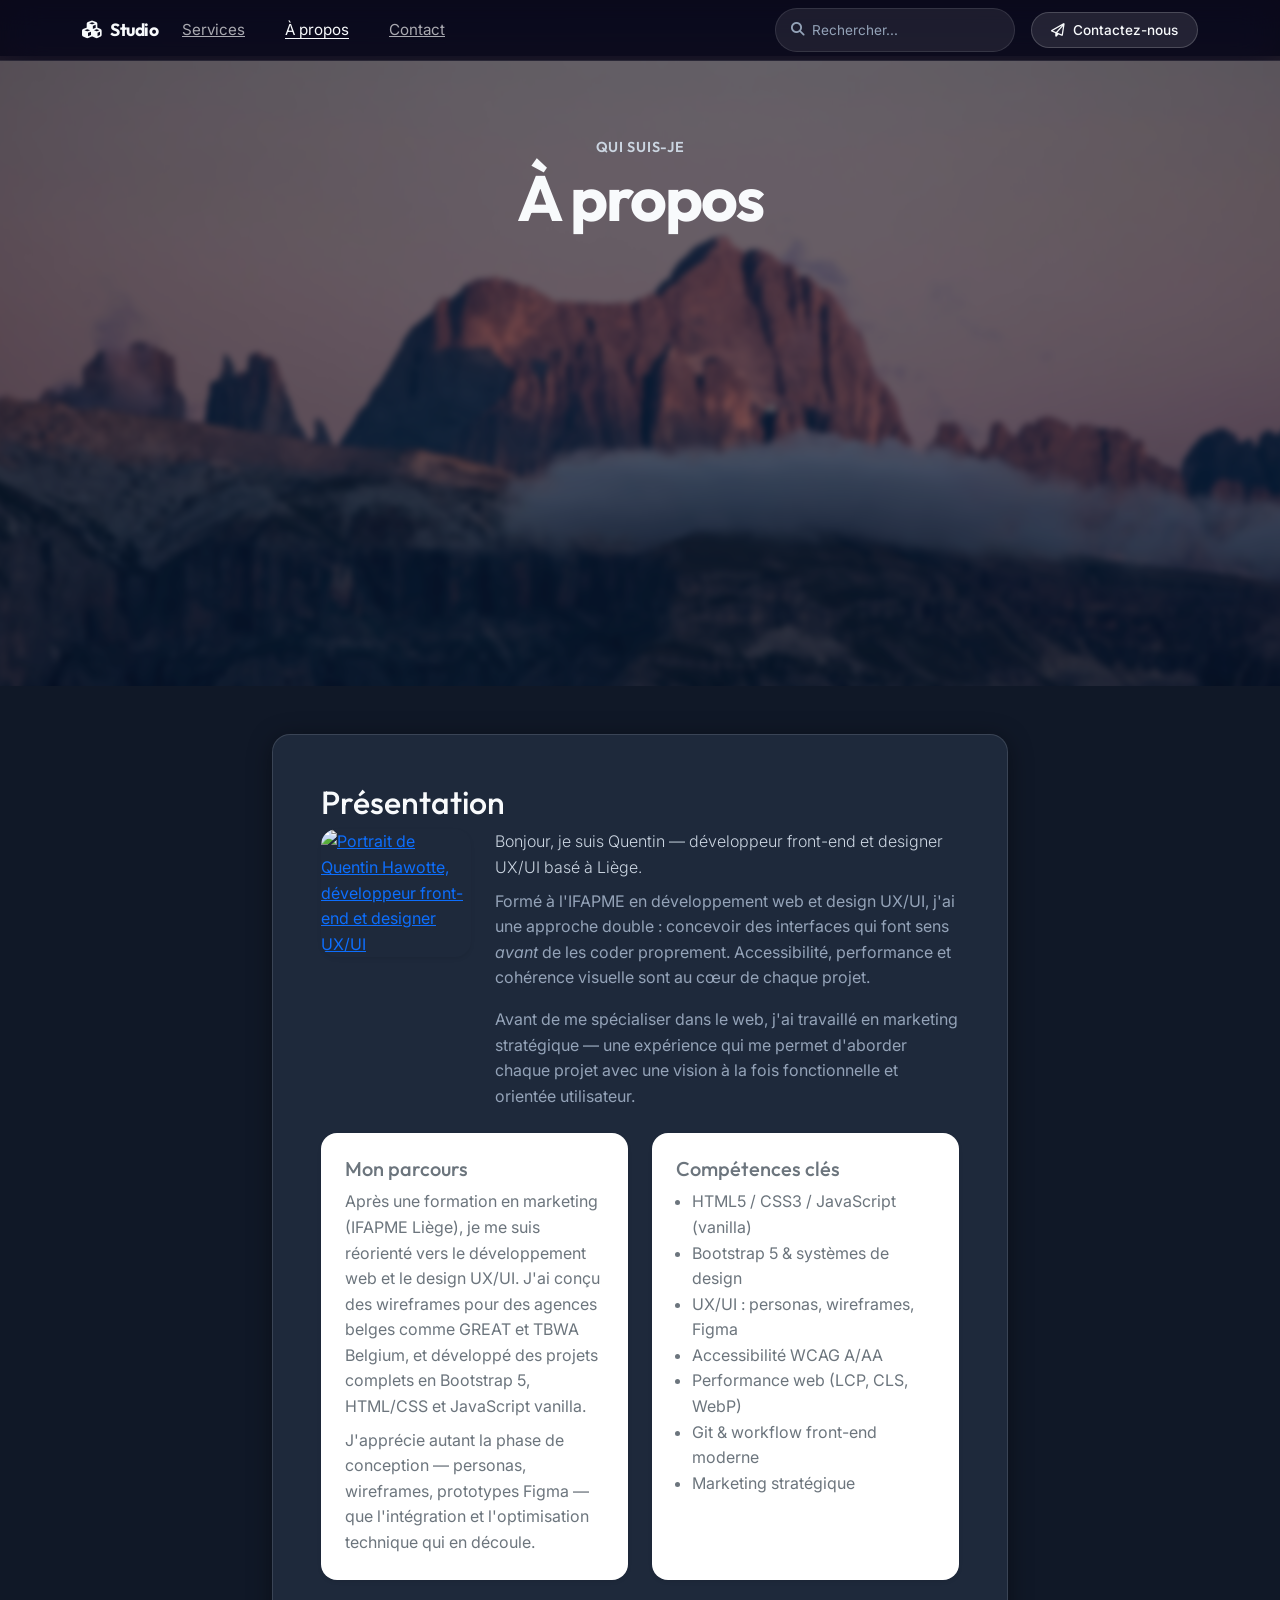
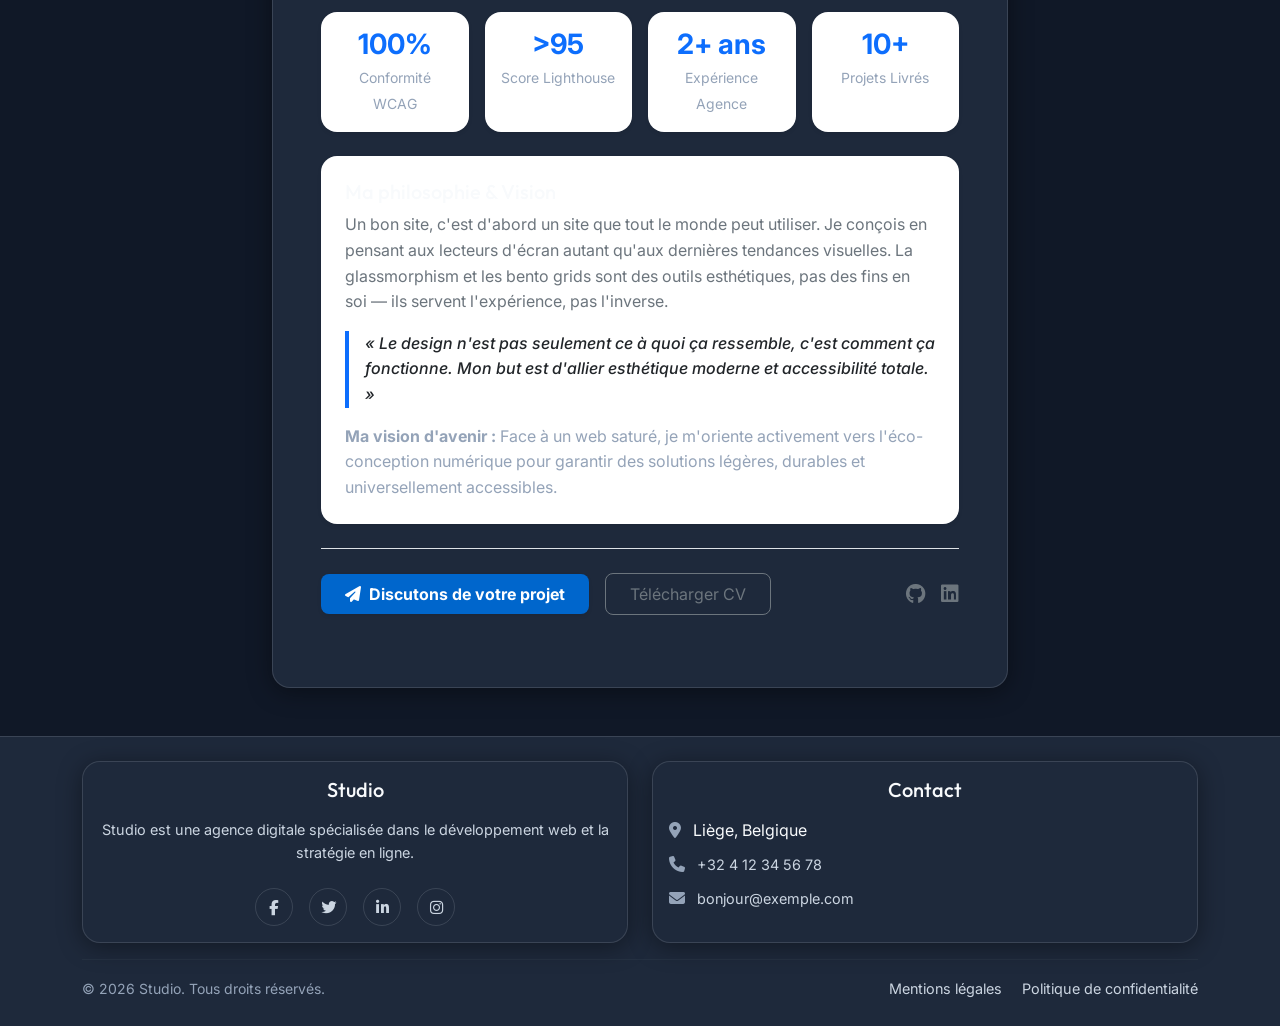
==== commit 436fc46b: "Add files via upload" ====
--- a/a-propos.html
+++ b/a-propos.html
@@ -6,21 +6,27 @@
     <meta name="viewport" content="width=device-width, initial-scale=1.0">
     <title>À propos — Studio</title>
     <meta name="description"
-        content="Découvrez le développeur derrière Studio — expérience, compétences et philosophie.">
-    <meta name="keywords" content="à propos, développeur, expérience, compétences, philosophie">
+        content="Quentin Hawotte — développeur front-end et designer UX/UI basé à Liège. Découvrez mon parcours, mes compétences et ma philosophie de travail.">
+    <meta name="keywords" content="développeur front-end, UX design, Liège, Bootstrap, accessibilité, portfolio">
     <meta name="author" content="Quentin Hawotte">
+    <meta name="robots" content="index, follow">
 
     <link rel="preconnect" href="https://fonts.googleapis.com">
     <link rel="preconnect" href="https://fonts.gstatic.com" crossorigin>
-    <link rel="preload" as="style" href="https://fonts.googleapis.com/css2?family=Outfit:wght@400;600;700;900&family=Inter:wght@300;400;500&display=swap">
 
     <link href="https://cdn.jsdelivr.net/npm/bootstrap@5.3.0/dist/css/bootstrap.min.css" rel="stylesheet">
     <link href="https://cdnjs.cloudflare.com/ajax/libs/font-awesome/6.4.0/css/all.min.css" rel="stylesheet">
-    <link
+
+    <!-- Google Fonts : chargement asynchrone pour éviter le render-blocking -->
+    <link rel="preload"
         href="https://fonts.googleapis.com/css2?family=Outfit:wght@400;600;700;900&family=Inter:wght@300;400;500&display=swap"
-        rel="stylesheet">
+        as="style" onload="this.rel='stylesheet'">
+    <noscript>
+        <link rel="stylesheet"
+            href="https://fonts.googleapis.com/css2?family=Outfit:wght@400;600;700;900&family=Inter:wght@300;400;500&display=swap">
+    </noscript>
+
     <link rel="stylesheet" href="main.css">
-
 </head>
 
 <body>
@@ -36,7 +42,8 @@
                         <a class="navbar-brand" href="index.html">Studio</a>
                         <ul class="navbar-nav ms-auto">
                             <li class="nav-item"><a class="nav-link" href="index.html#services">Services</a></li>
-                            <li class="nav-item"><a class="nav-link" href="a-propos.html" aria-current="page">À propos</a></li>
+                            <li class="nav-item"><a class="nav-link" href="a-propos.html" aria-current="page">À
+                                    propos</a></li>
                             <li class="nav-item"><a class="nav-link" href="contact.html">Contact</a></li>
                         </ul>
                     </div>
@@ -45,98 +52,154 @@
         </div>
     </header>
 
+    <!-- Hero -->
     <section class="hero-section text-center" role="region" aria-labelledby="about-hero-heading">
         <div class="container">
-            
+            <p class="section-label">Qui suis-je</p>
             <h1 id="about-hero-heading">À propos</h1>
-            <p class="section-label">Qui suis-je</p>
         </div>
     </section>
 
     <main id="main-content" class="container my-5" role="main">
         <div class="row justify-content-center">
             <div class="col-lg-8">
-                <section class="feature-card glass-base p-5" aria-labelledby="about-intro" role="region">
+
+                <!-- ── Présentation ── -->
+                <section class="feature-card glass-base p-5 mb-4" aria-labelledby="about-intro" role="region">
                     <h2 id="about-intro">Présentation</h2>
+
                     <div class="d-flex align-items-start gap-4 mb-4 flex-column flex-md-row">
 
-                        <!-- FIX #5 + #10 : figure avec figcaption, zoom via CSS, lien avec avertissement AT -->
-                        <!-- FIX #10 : alt plus descriptif -->
                         <figure class="m-0" style="width:150px; height:150px; flex-shrink:0">
                             <a href="https://images.unsplash.com/photo-1500648767791-00dcc994a43e?q=80&w=1287&auto=format&fit=crop&ixlib=rb-4.1.0&ixid=M3wxMjA3fDB8MHxwaG90by1wYWdlfHx8fGVufDB8fHx8fA%3D%3D"
-                               target="_blank"
-                               rel="noopener noreferrer"
-                               class="portrait-link d-block"
-                               aria-label="Voir le portrait en taille réelle (ouvre un nouvel onglet)">
-                                <img
-                                    src="https://images.unsplash.com/photo-1500648767791-00dcc994a43e?q=80&w=1287&auto=format&fit=crop&ixlib=rb-4.1.0&ixid=M3wxMjA3fDB8MHxwaG90by1wYWdlfHx8fGVufDB8fHx8fA%3D%3D"
-                                    alt="Portrait du développeur web, souriant, en environnement professionnel"
+                                target="_blank" rel="noopener noreferrer" class="portrait-link d-block"
+                                aria-label="Voir le portrait en taille réelle (ouvre un nouvel onglet)">
+                                <img src="https://images.unsplash.com/photo-1500648767791-00dcc994a43e?q=80&w=1287&auto=format&fit=crop&ixlib=rb-4.1.0&ixid=M3wxMjA3fDB8MHxwaG90by1wYWdlfHx8fGVufDB8fHx8fA%3D%3D"
+                                    alt="Portrait de Quentin Hawotte, développeur front-end et designer UX/UI"
                                     class="portrait-img shadow-sm" />
                             </a>
-                            <figcaption class="visually-hidden">Photo de profil du développeur</figcaption>
+                            <figcaption class="visually-hidden">Photo de profil — Quentin Hawotte</figcaption>
                         </figure>
 
                         <div>
                             <p class="lead mb-2 mt-3 mt-md-0">
-                                Bonjour, je suis un développeur web passionné par la création de sites et applications
-                                web modernes.
-                            </p>
-                            <p class="text-secondary-muted mb-0">Spécialisé en front-end, j'accorde une grande
-                                importance à l'expérience utilisateur, à l'accessibilité et à la performance.</p>
-                            <p class="text-secondary-muted mb-0 mt-3">
-                                J'ai une expérience solide dans les technologies front-end comme HTML, CSS, JavaScript, ainsi
-                                que dans les frameworks populaires tels que React et Vue.js. Je mets un point d'honneur à
-                                construire des interfaces accessibles, performantes et esthétiques.
-                            </p>
-                        </div>
-                    </div>
-
+                                Bonjour, je suis Quentin — développeur front-end et designer UX/UI basé à Liège.
+                            </p>
+                            <p class="text-muted mb-0">
+                                Formé à l'IFAPME en développement web et design UX/UI, j'ai une approche double :
+                                concevoir des interfaces qui font sens <em>avant</em> de les coder proprement.
+                                Accessibilité, performance et cohérence visuelle sont au cœur de chaque projet.
+                            </p>
+                            <p class="text-muted mb-0 mt-3">
+                                Avant de me spécialiser dans le web, j'ai travaillé en marketing stratégique — une
+                                expérience qui me permet d'aborder chaque projet avec une vision à la fois
+                                fonctionnelle et orientée utilisateur.
+                            </p>
+                        </div>
+                    </div>
+
+                    <!-- Cards parcours + compétences -->
                     <div class="row g-4">
                         <div class="col-md-6">
                             <article class="p-4 bg-white text-secondary rounded-4 shadow-sm h-100"
-                                     aria-labelledby="parcours-heading">
+                                aria-labelledby="parcours-heading">
                                 <h3 id="parcours-heading" class="h5">Mon parcours</h3>
                                 <p class="mb-2 text-secondary">
-                                    Après des études en développement web, j'ai participé à des projets variés : sites
-                                    vitrines, boutiques en ligne et applications web progressives. J'accompagne chaque
-                                    projet avec une approche structurée, une attention aux détails et une communication
-                                    claire.
+                                    Après une formation en marketing (IFAPME Liège), je me suis réorienté vers le
+                                    développement web et le design UX/UI. J'ai conçu des wireframes pour des agences
+                                    belges comme GREAT et TBWA Belgium, et développé des projets complets en Bootstrap
+                                    5,
+                                    HTML/CSS et JavaScript vanilla.
                                 </p>
                                 <p class="mb-0 text-secondary">
-                                    J'apprécie le travail en équipe et les échanges réguliers avec les clients pour
-                                    transformer leurs besoins en interfaces fonctionnelles et intuitives.
+                                    J'apprécie autant la phase de conception — personas, wireframes, prototypes Figma —
+                                    que l'intégration et l'optimisation technique qui en découle.
                                 </p>
                             </article>
                         </div>
                         <div class="col-md-6">
                             <article class="p-4 bg-white text-secondary rounded-4 shadow-sm h-100"
-                                     aria-labelledby="competences-heading">
+                                aria-labelledby="competences-heading">
                                 <h3 id="competences-heading" class="h5">Compétences clés</h3>
-                                <ul class="mb-0 ps-3">
-                                    <li>HTML / CSS / JavaScript</li>
-                                    <li>React.js, Vue.js</li>
-                                    <li>Responsive design et accessibilité</li>
-                                    <li>Performance et optimisation</li>
-                                    <li>Outils modernes : Git, Vite, Tailwind CSS</li>
+                                <ul class="mb-0 ps-3 text-secondary">
+                                    <li>HTML5 / CSS3 / JavaScript (vanilla)</li>
+                                    <li>Bootstrap 5 &amp; systèmes de design</li>
+                                    <li>UX/UI : personas, wireframes, Figma</li>
+                                    <li>Accessibilité WCAG A/AA</li>
+                                    <li>Performance web (LCP, CLS, WebP)</li>
+                                    <li>Git &amp; workflow front-end moderne</li>
+                                    <li>Marketing stratégique</li>
                                 </ul>
                             </article>
                         </div>
                     </div>
 
-                    <div class="mt-4 d-flex flex-column flex-sm-row gap-3 align-items-start">
-                        <a class="btn btn-secondary btn-outline-secondary" href="CV_HAWOTTE_quentin V1.5 (1).pdf" target="_blank"
-                            rel="noopener" aria-label="Télécharger mon CV (ouvre un nouvel onglet, format PDF)">
+                    <!-- ── Chiffres clés & Preuves d'impact (Best Practice : Evidence) ── -->
+                    <div class="row g-3 mt-3">
+                        <div class="col-6 col-md-3">
+                            <div class="p-3 bg-white text-center rounded-4 shadow-sm h-100">
+                                <span class="d-block h3 fw-bold text-primary mb-1">100%</span>
+                                <small class="text-muted text-secondary">Conformité WCAG</small>
+                            </div>
+                        </div>
+                        <div class="col-6 col-md-3">
+                            <div class="p-3 bg-white text-center rounded-4 shadow-sm h-100">
+                                <span class="d-block h3 fw-bold text-primary mb-1">&gt;95</span>
+                                <small class="text-muted text-secondary">Score Lighthouse</small>
+                            </div>
+                        </div>
+                        <div class="col-6 col-md-3">
+                            <div class="p-3 bg-white text-center rounded-4 shadow-sm h-100">
+                                <span class="d-block h3 fw-bold text-primary mb-1">2+ ans</span>
+                                <small class="text-muted text-secondary">Expérience Agence</small>
+                            </div>
+                        </div>
+                        <div class="col-6 col-md-3">
+                            <div class="p-3 bg-white text-center rounded-4 shadow-sm h-100">
+                                <span class="d-block h3 fw-bold text-primary mb-1">10+</span>
+                                <small class="text-muted text-secondary">Projets Livrés</small>
+                            </div>
+                        </div>
+                    </div>
+
+                    <!-- Valeurs / philosophie + Vision -->
+                    <div class="mt-4 p-4 bg-white rounded-4 shadow-sm">
+                        <h3 class="h5" id="philosophie-heading">Ma philosophie &amp; Vision</h3>
+                        <p class="mb-3 text-secondary">
+                            Un bon site, c'est d'abord un site que tout le monde peut utiliser. Je conçois en pensant
+                            aux lecteurs d'écran autant qu'aux dernières tendances visuelles. La glassmorphism et les
+                            bento grids sont des outils esthétiques, pas des fins en soi — ils servent l'expérience,
+                            pas l'inverse.
+                        </p>
+                        
+                        <!-- Citation directe (Best Practice : Dialog) -->
+                        <blockquote class="blockquote border-start border-4 border-primary ps-3 my-3">
+                            <p class="mb-0 text-dark fst-italic h6">« Le design n'est pas seulement ce à quoi ça ressemble, c'est comment ça fonctionne. Mon but est d'allier esthétique moderne et accessibilité totale. »</p>
+                        </blockquote>
+
+                        <!-- Vision future (Best Practice : Sequel Preview) -->
+                        <p class="mb-0 small text-muted mt-3">
+                            <strong>Ma vision d'avenir :</strong> Face à un web saturé, je m'oriente activement vers l'éco-conception numérique pour garantir des solutions légères, durables et universellement accessibles.
+                        </p>
+                    </div>
+
+                    <!-- CTA optimisé (Best Practice : Call To Action pour la Lead-Gen) -->
+                    <div class="mt-4 d-flex flex-column flex-sm-row gap-3 align-items-center border-top pt-4">
+                        <a class="btn btn-primary px-4 py-2 rounded-3 shadow-sm fw-bold" href="contact.html">
+                            <i class="fas fa-paper-plane me-2" aria-hidden="true"></i>Discutons de votre projet
+                        </a>
+                        <a class="btn btn-outline-secondary px-4 py-2 rounded-3" href="CV_HAWOTTE_Quentin v1.5.pdf" target="_blank" rel="noopener"
+                            aria-label="Télécharger mon CV (ouvre un nouvel onglet, format PDF)">
                             Télécharger CV
                         </a>
-                        <div class="ms-sm-auto">
+                        <div class="ms-sm-auto d-flex gap-3 mt-2 mt-sm-0">
                             <a href="https://github.com/" target="_blank" rel="noopener"
-                               aria-label="Mon profil GitHub (ouvre un nouvel onglet)"
-                               class="text-decoration-none me-2">
+                                aria-label="Mon profil GitHub (ouvre un nouvel onglet)"
+                                class="text-decoration-none text-secondary">
                                 <i class="fab fa-github fa-lg" aria-hidden="true"></i>
                             </a>
                             <a href="https://linkedin.com/" target="_blank" rel="noopener"
-                               aria-label="Mon profil LinkedIn (ouvre un nouvel onglet)"
-                               class="text-decoration-none">
+                                aria-label="Mon profil LinkedIn (ouvre un nouvel onglet)" class="text-decoration-none text-secondary">
                                 <i class="fab fa-linkedin fa-lg" aria-hidden="true"></i>
                             </a>
                         </div>
@@ -152,27 +215,30 @@
             <div class="row g-4">
                 <div class="col-12 col-md-6">
                     <div class="glass-base p-3 h-100 text-center">
-                        <!-- FIX #11 : h3 en footer -->
-                        <h3 class="h5">À propos</h3>
+                        <h2 class="h5">Studio</h2>
                         <p class="footer-about-text mt-3 mb-4">Studio est une agence digitale spécialisée dans le
                             développement web et la stratégie en ligne.</p>
                         <nav class="social-nav" aria-label="Liens vers les réseaux sociaux">
                             <ul class="d-flex justify-content-center align-items-center gap-3 list-unstyled mb-0">
                                 <li>
-                                    <a href="#" class="social-icon" aria-label="Suivez-nous sur Facebook"><i
-                                            class="fab fa-facebook-f" aria-hidden="true"></i></a>
-                                </li>
-                                <li>
-                                    <a href="#" class="social-icon" aria-label="Suivez-nous sur Twitter"><i
-                                            class="fab fa-twitter" aria-hidden="true"></i></a>
-                                </li>
-                                <li>
-                                    <a href="#" class="social-icon" aria-label="Suivez-nous sur LinkedIn"><i
-                                            class="fab fa-linkedin-in" aria-hidden="true"></i></a>
-                                </li>
-                                <li>
-                                    <a href="#" class="social-icon" aria-label="Suivez-nous sur Instagram"><i
-                                            class="fab fa-instagram" aria-hidden="true"></i></a>
+                                    <a href="#" class="social-icon" aria-label="Suivez-nous sur Facebook">
+                                        <i class="fab fa-facebook-f" aria-hidden="true"></i>
+                                    </a>
+                                </li>
+                                <li>
+                                    <a href="#" class="social-icon" aria-label="Suivez-nous sur Twitter">
+                                        <i class="fab fa-twitter" aria-hidden="true"></i>
+                                    </a>
+                                </li>
+                                <li>
+                                    <a href="#" class="social-icon" aria-label="Suivez-nous sur LinkedIn">
+                                        <i class="fab fa-linkedin-in" aria-hidden="true"></i>
+                                    </a>
+                                </li>
+                                <li>
+                                    <a href="#" class="social-icon" aria-label="Suivez-nous sur Instagram">
+                                        <i class="fab fa-instagram" aria-hidden="true"></i>
+                                    </a>
                                 </li>
                             </ul>
                         </nav>
@@ -180,20 +246,29 @@
                 </div>
                 <div class="col-12 col-md-6">
                     <div class="glass-base p-3 h-100 text-center">
-                        <h3 class="h5">Contact</h3>
+                        <h2 class="h5">Contact</h2>
                         <address class="mt-3 mb-0 text-start">
-                            <p class="mb-2"><i class="fas fa-map-marker-alt me-2 text-muted" aria-hidden="true"></i>123 Rue de la Régence, Liège</p>
-                            <p class="mb-2"><i class="fas fa-phone me-2 text-muted" aria-hidden="true"></i><a
-                                    href="tel:+32412345678" class="footer-link">+32 4 12 34 56 78</a></p>
-                            <p class="mb-0"><i class="fas fa-envelope me-2 text-muted" aria-hidden="true"></i><a
-                                    href="mailto:bonjour@exemple.com" class="footer-link">bonjour@exemple.com</a></p>
+                            <p class="mb-2">
+                                <i class="fas fa-map-marker-alt me-2 text-muted" aria-hidden="true"></i>
+                                Liège, Belgique
+                            </p>
+                            <p class="mb-2">
+                                <i class="fas fa-phone me-2 text-muted" aria-hidden="true"></i>
+                                <a href="tel:+32412345678" class="footer-link">+32 4 12 34 56 78</a>
+                            </p>
+                            <p class="mb-0">
+                                <i class="fas fa-envelope me-2 text-muted" aria-hidden="true"></i>
+                                <a href="mailto:bonjour@exemple.com" class="footer-link">bonjour@exemple.com</a>
+                            </p>
                         </address>
                     </div>
                 </div>
             </div>
             <hr class="my-3" style="border-color:var(--glass-border);">
             <div class="row align-items-center">
-                <div class="col-md-6"><small class="text-muted">© 2026 Studio. Tous droits réservés.</small></div>
+                <div class="col-md-6">
+                    <small class="text-muted">© 2026 Studio. Tous droits réservés.</small>
+                </div>
                 <div class="col-md-6 text-md-end mt-2 mt-md-0">
                     <a href="#" class="footer-link d-inline me-3">Mentions légales</a>
                     <a href="#" class="footer-link d-inline">Politique de confidentialité</a>
@@ -204,7 +279,6 @@
 
     <script src="https://cdn.jsdelivr.net/npm/bootstrap@5.3.0/dist/js/bootstrap.bundle.min.js"></script>
     <script src="navbar.js" defer></script>
-    <script src="search.js" defer></script>
 </body>
 
 </html>
--- a/main.css
+++ b/main.css
@@ -1,1189 +1,1218 @@
-/* ================================================
-STUDIO — Feuille de styles principale
-Thème : Apple Pro Dark / Glassmorphism
-Dernière révision : 2026
-================================================ */
-
-/* ------------------------------------------------
-VARIABLES CSS — Design Tokens
------------------------------------------------- */
-:root {
-    /* Arrière-plans */
-    --bg-base: #101827;
-    --bg-surface: #1e293b;
-    --bg-elevated: #273449;
-
-    /* Accentuation */
-    --accent: #3b82f6;
-    --accent-hover: #60a5fa;
-
-    /* Verre (glassmorphism) */
-    --glass-bg: rgba(30, 41, 59, 0.82);
-    --glass-bg-hover: rgba(255, 255, 255, 0.14);
-    --glass-border: rgba(226, 232, 240, 0.14);
-    --glass-border-strong: rgba(226, 232, 240, 0.24);
-
-    /* Typographie */
-    --text-primary: #f8fafc;
-    --text-secondary: #cbd5e1;
-    --text-muted: #94a3b8;
-
-    /* Rayon de bordure */
-    --radius-sm: 8px;
-    --radius-md: 12px;
-    --radius-lg: 18px;
-    --radius-pill: 30px;
-
-    /* Transitions */
-    --transition: 0.3s cubic-bezier(0.25, 1, 0.5, 1);
-}
-
-
-/* ------------------------------------------------
-RESET & BASES GLOBALES
------------------------------------------------- */
-*,
-*::before,
-*::after {
-    box-sizing: border-box;
-}
-
-body {
-    padding-top: 56px;
-    /* Compense la navbar fixed (48px min + marge de sécurité) */
-    font-family: -apple-system, BlinkMacSystemFont, 'Inter', sans-serif;
-    background-color: var(--bg-base);
-    color: var(--text-primary);
-    min-height: 100vh;
-    line-height: 1.6;
-    text-rendering: optimizeLegibility;
-    overflow-x: hidden;
-    -webkit-font-smoothing: antialiased;
-    -moz-osx-font-smoothing: grayscale;
-}
-
-h1,
-h2,
-h3,
-h4,
-h5,
-h6,
-.navbar-brand,
-.navbar-brand.active,
-.section-label,
-.hero-pill {
-    font-family: -apple-system, BlinkMacSystemFont, 'Outfit', sans-serif;
-}
-
-/* Skip link */
-.skip-link {
-    position: absolute;
-    top: -3rem;
-    left: 1rem;
-    z-index: 9999;
-    background: var(--accent);
-    color: #fff;
-    padding: 0.5rem 1rem;
-    border-radius: var(--radius-sm);
-    font-weight: 600;
-    text-decoration: none;
-    transition: top 0.2s ease;
-}
-
-.skip-link:focus {
-    top: 1rem;
-}
-
-/* Texte secondaire utilitaire */
-.text-secondary-muted {
-    color: var(--text-secondary);
-    font-size: 1.05rem;
-    font-weight: 400;
-}
-
-.text-muted {
-    color: var(--text-muted);
-}
-
-/* ------------------------------------------------
-ACCESSIBILITÉ — Focus clavier
------------------------------------------------- */
-:focus-visible {
-    outline: 2px solid var(--accent) !important;
-    outline-offset: 3px;
-    box-shadow: 0 0 0 3px rgba(0, 102, 204, 0.35) !important;
-}
-
-button,
-a,
-input,
-textarea,
-select,
-.btn,
-.nav-link,
-.dropdown-item {
-    outline-offset: 4px;
-}
-
-::selection {
-    background: rgba(0, 102, 204, 0.30);
-    color: #ffffff;
-}
-
-button,
-input,
-select,
-textarea {
-    font: inherit;
-}
-
-button,
-.btn,
-.nav-link,
-.dropdown-item {
-    cursor: pointer;
-}
-
-.form-control,
-.custom-apple-navbar .form-input-search {
-    min-height: 2.75rem;
-}
-
-@media (prefers-reduced-motion: reduce) {
-
+    /* ------------------------------------------------
+    VARIABLES CSS — Design Tokens
+    ------------------------------------------------ */
+    :root {
+        /* Arrière-plans */
+        --bg-base: #101827;
+        --bg-surface: #1e293b;
+        --bg-elevated: #273449;
+
+        /* Accentuation — couleur unique, cohérente avec le HTML */
+        --accent: #0066cc;
+        --accent-hover: #2280e0;
+
+        /* Couleurs secondaires de la palette */
+        --color-violet: #7873f5;
+        --color-purple: #bf5af2;
+        --color-green: #30d158;
+        --color-orange: #ff9f0a;
+
+        /* Verre (glassmorphism) */
+        --glass-bg: rgba(30, 41, 59, 0.82);
+        --glass-bg-hover: rgba(255, 255, 255, 0.14);
+        --glass-border: rgba(226, 232, 240, 0.14);
+        --glass-border-strong: rgba(226, 232, 240, 0.24);
+
+        /* Typographie */
+        --text-primary: #f8fafc;
+        --text-secondary: #cbd5e1;
+        --text-muted: #94a3b8;
+
+        /* Rayon de bordure */
+        --radius-sm: 8px;
+        --radius-md: 12px;
+        --radius-lg: 18px;
+        --radius-pill: 30px;
+
+        /* Transitions */
+        --transition: 0.3s cubic-bezier(0.25, 1, 0.5, 1);
+
+        /* Hauteur navbar — réutilisable pour éviter les valeurs hardcodées */
+        --navbar-height: 3.5rem;
+    }
+
+
+    /* ------------------------------------------------
+    RESET & BASES GLOBALES
+    ------------------------------------------------ */
     *,
     *::before,
     *::after {
-        transition-duration: 0.01ms !important;
-        animation-duration: 0.01ms !important;
-        animation-iteration-count: 1 !important;
-        scroll-behavior: auto !important;
-    }
-}
-
-
-/* ------------------------------------------------
-CARTES & SURFACES (base commune)
------------------------------------------------- */
-.glass-base,
-.feature-card,
-.service-card,
-.testimonial-card,
-.stats-section {
-    background: var(--bg-surface);
-    border: 1px solid var(--glass-border);
-    border-radius: var(--radius-lg);
-    box-shadow: 0 4px 24px rgba(0, 0, 0, 0.4);
-    transition: transform var(--transition), box-shadow var(--transition);
-}
-
-/* Carte Bootstrap standard (override) */
-.card {
-    background: var(--bg-elevated);
-    border: 1px solid var(--glass-border);
-    border-radius: var(--radius-md);
-    transition: transform var(--transition), box-shadow var(--transition);
-}
-
-.card:hover {
-    transform: translateY(-4px);
-    box-shadow: 0 12px 36px rgba(0, 0, 0, 0.55);
-}
-
-
-/* ------------------------------------------------
-BARRE DE NAVIGATION — Style Apple
------------------------------------------------- */
-.custom-apple-navbar {
-    background-color: rgba(10, 5, 22, 0.72) !important;
-    backdrop-filter: blur(20px) saturate(180%);
-    -webkit-backdrop-filter: blur(20px) saturate(180%);
-    border-bottom: 1px solid rgba(255, 255, 255, 0.08);
-    min-height: 48px;
-    transition: background-color var(--transition);
-}
-
-.custom-apple-navbar .navbar-brand {
-    font-weight: 700;
-    font-size: 1.1rem;
-    letter-spacing: -0.5px;
-    color: var(--text-primary) !important;
-}
-
-.custom-apple-navbar .nav-link {
-    font-size: 0.95rem;
-    font-weight: 400;
-    color: rgba(255, 255, 255, 0.65) !important;
-    transition: color 0.2s ease;
-    padding-block: 0.4rem;
-}
-
-.custom-apple-navbar .nav-link:hover,
-.custom-apple-navbar .nav-link.active {
-    color: var(--text-primary) !important;
-    text-decoration: underline;
-    text-underline-offset: 3px;
-}
-
-/* Champ de recherche navbar */
-.search-navbar-form {
-    min-width: 180px;
-    max-width: 100%;
-    transition: min-width var(--transition);
-}
-
-@media (min-width: 992px) {
-    .search-navbar-form:focus-within {
-        min-width: 240px;
-    }
-}
-
-.custom-apple-navbar .form-input-search {
-    background: rgba(255, 255, 255, 0.08) !important;
-    border: 1px solid rgba(255, 255, 255, 0.1) !important;
-    border-radius: var(--radius-pill) !important;
-    color: var(--text-primary) !important;
-    padding-left: 2.3rem !important;
-    font-size: 0.85rem;
-    transition: background var(--transition), border-color var(--transition);
-}
-
-.custom-apple-navbar .form-input-search::placeholder {
-    color: var(--text-muted) !important;
-}
-
-.custom-apple-navbar .form-input-search:focus {
-    background: rgba(255, 255, 255, 0.14) !important;
-    border-color: rgba(255, 255, 255, 0.25) !important;
-    box-shadow: none !important;
-}
-
-.search-icon-input {
-    font-size: 0.85rem;
-    color: var(--text-muted);
-    pointer-events: none;
-}
-
-
-/* ------------------------------------------------
-BOUTONS
------------------------------------------------- */
-.btn-glass,
-.btn-glass-outline,
-.btn-glass-sm {
-    font-weight: 500;
-    border-radius: var(--radius-pill);
-    transition: all var(--transition);
-}
-
-/* Bouton principal */
-.btn-glass {
-    background: var(--accent);
-    color: #ffffff !important;
-    border: none;
-    font-size: 0.95rem;
-    padding: 0.6rem 1.6rem;
-}
-
-.btn-glass:hover {
-    background: var(--accent-hover);
-    transform: scale(1.02);
-}
-
-/* Bouton secondaire (texte seul) */
-.btn-glass-outline {
-    background: transparent;
-    color: #2997ff !important;
-    border: none;
-    font-size: 0.95rem;
-    padding: 0.6rem 1.6rem;
-}
-
-.btn-glass-outline:hover {
-    color: #147ce5 !important;
-    text-decoration: underline;
-}
-
-/* Bouton ghost (navbar / surfaces sombres) */
-.btn-glass-sm {
-    background: rgba(255, 255, 255, 0.10);
-    color: var(--text-primary) !important;
-    border: 1px solid rgba(255, 255, 255, 0.18);
-    font-size: 0.85rem;
-    padding: 0.4rem 1.2rem;
-}
-
-.btn-glass-sm:hover {
-    background: rgba(255, 255, 255, 0.20);
-}
-
-/* Bouton gradient festif */
-.btn-fun {
-    background: linear-gradient(45deg, #ff6ec4, #7873f5);
-    color: #ffffff !important;
-    border: none;
-    font-weight: 600;
-    border-radius: var(--radius-pill);
-    padding: 0.6rem 1.6rem;
-    transition: all var(--transition);
-}
-
-.btn-fun:hover {
-    transform: scale(1.05);
-    filter: brightness(1.1);
-}
-
-/* Bouton Bootstrap primary (surcharge) */
-.btn-primary {
-    background: var(--accent);
-    border: none;
-    font-weight: 500;
-    border-radius: var(--radius-sm);
-    padding: 0.5rem 1.5rem;
-}
-
-.btn-primary:hover {
-    background: var(--accent-hover);
-}
-
-/* Bouton Bootstrap secondary (surcharge) */
-.btn-secondary {
-    background: rgba(255, 255, 255, 0.12);
-    border: none;
-    border-radius: var(--radius-sm);
-    color: var(--text-primary);
-}
-
-.btn-secondary:hover {
-    background: rgba(255, 255, 255, 0.20);
-    color: var(--text-primary);
-}
-
-
-/* ------------------------------------------------
-HERO SECTION
------------------------------------------------- */
-.hero-section {
-    padding: 5rem 0 3rem;
-    position: relative;
-    overflow: hidden;
-    min-height: 70vh;
-    color: #fff;
-}
-
-.hero-section::before {
-    content: '';
-    position: absolute;
-    inset: 0;
-    /* Defer heavy hero image on small viewports to improve LCP.
-       Background image is only applied on larger screens where it
-       contributes more to perceived load. */
-    background-image: none;
-    background-size: cover;
-    background-position: center;
-    /* lighter blur and no upscaling to reduce paint cost */
-    filter: blur(2px);
-    transform: none;
-    z-index: -2;
-}
-
-@media (min-width: 768px) {
+        box-sizing: border-box;
+    }
+
+    body {
+        background-color: var(--bg-base);
+        font-family: -apple-system, BlinkMacSystemFont, 'Inter', sans-serif;
+        color: var(--text-primary);
+        min-height: 100vh;
+        line-height: 1.6;
+        text-rendering: optimizeLegibility;
+        overflow-x: hidden;
+        -webkit-font-smoothing: antialiased;
+        -moz-osx-font-smoothing: grayscale;
+    }
+
+    /* Outfit en priorité, polices système en fallback */
+    h1,
+    h2,
+    h3,
+    h4,
+    h5,
+    h6,
+    .navbar-brand,
+    .navbar-brand.active,
+    .section-label,
+    .hero-pill {
+        font-family: 'Outfit', -apple-system, BlinkMacSystemFont, sans-serif;
+    }
+
+    /* Skip link */
+    .skip-link {
+        position: absolute;
+        top: -3rem;
+        left: 1rem;
+        z-index: 9999;
+        background: var(--accent);
+        color: #fff;
+        padding: 0.5rem 1rem;
+        border-radius: var(--radius-sm);
+        font-weight: 600;
+        text-decoration: none;
+        transition: top 0.2s ease;
+    }
+
+    .skip-link:focus {
+        top: 1rem;
+    }
+
+    /* Texte secondaire utilitaire */
+    .text-secondary-muted {
+        color: var(--text-secondary);
+        font-size: 1.05rem;
+        font-weight: 400;
+    }
+
+    .text-muted {
+        color: var(--text-muted) !important;
+    }
+
+    /* ------------------------------------------------
+    ACCESSIBILITÉ — Focus clavier
+    ------------------------------------------------ */
+    :focus-visible {
+        outline: 2px solid var(--accent) !important;
+        outline-offset: 3px;
+        box-shadow: 0 0 0 3px rgba(0, 102, 204, 0.35) !important;
+    }
+
+    button,
+    a,
+    input,
+    textarea,
+    select,
+    .btn,
+    .nav-link,
+    .dropdown-item {
+        outline-offset: 4px;
+    }
+
+    ::selection {
+        background: rgba(0, 102, 204, 0.30);
+        color: #ffffff;
+    }
+
+    button,
+    input,
+    select,
+    textarea {
+        font: inherit;
+    }
+
+    button,
+    .btn,
+    .nav-link,
+    .dropdown-item {
+        cursor: pointer;
+    }
+
+    .form-control,
+    .custom-apple-navbar .form-input-search {
+        min-height: 2.75rem;
+    }
+
+    /* ------------------------------------------------
+    MEDIA — Réservation espace pour réduire le CLS
+    ------------------------------------------------ */
+
+    /* Bloc générique pour réserver l'espace des médias */
+    img,
+    picture,
+    video,
+    iframe {
+        display: block;
+        max-width: 100%;
+    }
+
+    img {
+        height: auto;
+    }
+
+    /*
+     * Images avec width/height HTML : le navigateur calcule le ratio
+     * automatiquement et réserve l'espace avant le chargement.
+     * Ces règles renforcent ce comportement pour les cas sans attributs.
+     */
+    img[width][height] {
+            aspect-ratio: attr(width) / attr(height);
+    }
+
+    /* Réserver la hauteur des images de service pour éviter le CLS */
+    .service-card img,
+    .card-img-top {
+        aspect-ratio: 600 / 360;
+        width: 100%;
+        object-fit: cover;
+    }
+
+    /* Réserver l'espace des avatars témoignages */
+    .avatar {
+        width: 44px;
+        height: 44px;
+        min-width: 44px;
+        min-height: 44px;
+        border-radius: 50%;
+        object-fit: cover;
+        flex-shrink: 0;
+    }
+
+    /* Réserver l'espace de la navbar injectée par JS */
+    #navbar {
+        min-height: var(--navbar-height);
+        /* Empêche le layout shift quand navbar.js injecte le HTML */
+        contain: layout;
+    }
+
+    /* Réserver l'espace de la hero pour éviter le shift au chargement du fond */
+    .hero-section {
+        min-height: 70vh;
+        /* Dimension intrinsèque explicite pour éviter le recalcul */
+        contain-intrinsic-size: auto 70vh;
+    }
+
+    /* Réserver l'espace des icônes SVG inline */
+    .icon svg {
+        width: 1em;
+        height: 1em;
+        display: inline-block;
+        vertical-align: middle;
+    }
+
+    .icon-lg svg {
+        width: 2rem;
+        height: 2rem;
+    }
+
+    .icon-sm svg {
+        width: 0.9em;
+        height: 0.9em;
+    }
+
+    /* Bento banner : hauteur fixe pour éviter le shift au chargement */
+    .bento-proj-banner {
+        padding: 2rem 1.75rem;
+        position: relative;
+        overflow: hidden;
+        min-height: 140px;
+        /* Hauteur réservée explicitement */
+        height: 140px;
+        display: flex;
+        align-items: center;
+        flex-shrink: 0;
+    }
+
+    .bento-proj-1 .bento-proj-banner {
+        height: 220px;
+        min-height: 220px;
+    }
+
+    /* Skeleton pour le bento grid pendant le chargement des fonts */
+    .bento-proj-card {
+        border-radius: var(--radius-lg, 1.25rem);
+        overflow: hidden;
+        transition: transform 0.25s ease, box-shadow 0.25s ease;
+        display: flex;
+        flex-direction: column;
+        /* Hauteur minimale pour éviter le CLS quand le contenu se charge */
+        min-height: 320px;
+    }
+
+    .bento-proj-card:hover {
+        transform: translateY(-4px);
+        box-shadow: 0 20px 60px rgba(0, 0, 0, 0.4);
+    }
+
+    /* Stats section : dimensions réservées pour les chiffres */
+    .stat-number {
+        font-weight: 700;
+        font-size: clamp(2.4rem, 5vw, 3.4rem);
+        color: var(--text-primary) !important;
+        margin-bottom: 0.4rem;
+        line-height: 1;
+        /* Hauteur minimale pour éviter le shift quand clamp() recalcule */
+        min-height: 3.4rem;
+        display: flex;
+        align-items: center;
+        justify-content: center;
+    }
+
+    /* Pricing cards : hauteur uniforme pour aligner les colonnes */
+    .pricing-card {
+        display: flex;
+        flex-direction: column;
+    }
+
+    .pricing-card .btn {
+        margin-top: auto;
+    }
+
+    /* Feature cards : hauteur uniforme pour éviter le shift en grille */
+    .feature-card {
+        padding: 2.5rem 2rem;
+        height: 100%;
+        display: flex;
+        flex-direction: column;
+    }
+
+
+    /* ------------------------------------------------
+    RÉDUCTION DES ANIMATIONS
+    ------------------------------------------------ */
+    @media (prefers-reduced-motion: reduce) {
+
+        *,
+        *::before,
+        *::after {
+            transition-duration: 0.01ms !important;
+            animation-duration: 0.01ms !important;
+            animation-iteration-count: 1 !important;
+            scroll-behavior: auto !important;
+        }
+
+        /* Reveal : afficher immédiatement sans animation */
+        .reveal {
+            opacity: 1 !important;
+            transform: none !important;
+            transition: none !important;
+        }
+    }
+
+
+    /* ------------------------------------------------
+    CARTES & SURFACES (base commune)
+    ------------------------------------------------ */
+    .glass-base,
+    .feature-card,
+    .service-card,
+    .testimonial-card,
+    .stats-section {
+        background: var(--bg-surface);
+        border: 1px solid var(--glass-border);
+        border-radius: var(--radius-lg);
+        box-shadow: 0 4px 24px rgba(0, 0, 0, 0.4);
+        transition: transform var(--transition), box-shadow var(--transition);
+    }
+
+    /* Carte Bootstrap standard (override) */
+    .card {
+        background: var(--bg-elevated);
+        border: 1px solid var(--glass-border);
+        border-radius: var(--radius-md);
+        transition: transform var(--transition), box-shadow var(--transition);
+    }
+
+    .card:hover {
+        transform: translateY(-4px);
+        box-shadow: 0 12px 36px rgba(0, 0, 0, 0.55);
+    }
+
+
+    /* ------------------------------------------------
+    BARRE DE NAVIGATION — Style Apple
+    ------------------------------------------------ */
+    .custom-apple-navbar {
+        background-color: rgba(10, 5, 22, 0.72) !important;
+        backdrop-filter: blur(20px) saturate(180%);
+        -webkit-backdrop-filter: blur(20px) saturate(180%);
+        border-bottom: 1px solid rgba(255, 255, 255, 0.08);
+        min-height: 48px;
+        transition: background-color var(--transition);
+    }
+
+    .custom-apple-navbar .navbar-brand {
+        font-weight: 700;
+        font-size: 1.1rem;
+        letter-spacing: -0.5px;
+        color: var(--text-primary) !important;
+    }
+
+    .custom-apple-navbar .nav-link {
+        font-size: 0.95rem;
+        font-weight: 400;
+        color: rgba(255, 255, 255, 0.65) !important;
+        transition: color 0.2s ease;
+        padding-block: 0.4rem;
+    }
+
+    .custom-apple-navbar .nav-link:hover,
+    .custom-apple-navbar .nav-link.active {
+        color: var(--text-primary) !important;
+        text-decoration: underline;
+        text-underline-offset: 3px;
+    }
+
+    /* Champ de recherche navbar */
+    .search-navbar-form {
+        min-width: 180px;
+        width: 240px;
+        max-width: 100%;
+        transition: width var(--transition);
+    }
+
+    @media (max-width: 991px) {
+        .search-navbar-form {
+            width: 100%;
+        }
+    }
+
+    .custom-apple-navbar .form-input-search {
+        background: rgba(255, 255, 255, 0.08) !important;
+        border: 1px solid rgba(255, 255, 255, 0.1) !important;
+        border-radius: var(--radius-pill) !important;
+        color: var(--text-primary) !important;
+        padding-left: 2.3rem !important;
+        font-size: 0.85rem;
+        transition: background var(--transition), border-color var(--transition);
+    }
+
+    .custom-apple-navbar .form-input-search::placeholder {
+        color: var(--text-muted) !important;
+    }
+
+    .custom-apple-navbar .form-input-search:focus {
+        background: rgba(255, 255, 255, 0.14) !important;
+        border-color: rgba(255, 255, 255, 0.25) !important;
+        box-shadow: none !important;
+    }
+
+    .search-icon-input {
+        font-size: 0.85rem;
+        color: var(--text-muted);
+        pointer-events: none;
+    }
+
+
+    /* ------------------------------------------------
+    BOUTONS
+    ------------------------------------------------ */
+    .btn-glass,
+    .btn-glass-outline,
+    .btn-glass-sm {
+        font-weight: 500;
+        border-radius: var(--radius-pill);
+        transition: transform var(--transition), background var(--transition), color var(--transition), border-color var(--transition);
+    }
+
+    /* Bouton principal */
+    .btn-glass {
+        background: var(--accent);
+        color: #ffffff !important;
+        border: none;
+        font-size: 0.95rem;
+        padding: 0.6rem 1.6rem;
+    }
+
+    .btn-glass:hover {
+        background: var(--accent-hover);
+        transform: scale(1.02);
+    }
+
+    /* Bouton secondaire (texte seul) */
+    .btn-glass-outline {
+        background: transparent;
+        color: #2997ff !important;
+        border: none;
+        font-size: 0.95rem;
+        padding: 0.6rem 1.6rem;
+    }
+
+    .btn-glass-outline:hover {
+        color: #147ce5 !important;
+        text-decoration: underline;
+    }
+
+    /* Bouton ghost (navbar / surfaces sombres) */
+    .btn-glass-sm {
+        background: rgba(255, 255, 255, 0.10);
+        color: var(--text-primary) !important;
+        border: 1px solid rgba(255, 255, 255, 0.18);
+        font-size: 0.85rem;
+        padding: 0.4rem 1.2rem;
+    }
+
+    .btn-glass-sm:hover {
+        background: rgba(255, 255, 255, 0.20);
+    }
+
+    /* Bouton gradient festif */
+
+    .btn-fun:hover {
+        transform: scale(1.05);
+        filter: brightness(1.1);
+    }
+
+    /* Bouton Bootstrap primary (surcharge) */
+    .btn-primary {
+        background: var(--accent);
+        border: none;
+        font-weight: 500;
+        border-radius: var(--radius-sm);
+        padding: 0.5rem 1.5rem;
+    }
+
+    .btn-primary:hover {
+        background: var(--accent-hover);
+    }
+
+    /* Bouton Bootstrap secondary (surcharge) */
+    .btn-secondary {
+        background: rgba(255, 255, 255, 0.12);
+        border: none;
+        border-radius: var(--radius-sm);
+        color: var(--text-primary);
+    }
+
+    .btn-secondary:hover {
+        background: rgba(255, 255, 255, 0.20);
+        color: var(--text-primary);
+    }
+
+
+    /* ------------------------------------------------
+    HERO SECTION
+    ------------------------------------------------ */
+    .hero-section {
+        padding: 5rem 0 3rem;
+        position: relative;
+        overflow: hidden;
+        min-height: 70vh;
+        color: #fff;
+    }
+
     .hero-section::before {
-        background-image: url('marek-piwnicki-NwZmYW5ETnE-unsplash.webp');
-        transform: scale(1.02);
-        filter: blur(3px);
-        will-change: transform, opacity;
-    }
-}
-
-.hero-section::after {
-    content: '';
-    position: absolute;
-    inset: 0;
-    background: rgba(12, 18, 36, 0.55);
-    z-index: -1;
-}
-
-.hero-section .container {
-    position: relative;
-    z-index: 1;
-}
-
-.hero-section h1 {
-    font-weight: 700;
-    font-size: clamp(2.4rem, 5vw, 4rem);
-    letter-spacing: -0.03em;
-    line-height: 1.1;
-    color: var(--text-primary) !important;
-}
-
-.hero-section .lead {
-    color: var(--text-secondary) !important;
-    max-width: 600px;
-    font-size: 1.25rem;
-    font-weight: 400;
-}
-
-.hero-pill {
-    display: inline-block;
-    background: var(--bg-elevated);
-    border: 1px solid var(--glass-border);
-    color: var(--text-primary);
-    font-size: 0.85rem;
-    padding: 0.4rem 1rem;
-    border-radius: var(--radius-pill);
-    margin-bottom: 1.5rem;
-}
-
-/* Labels de section (sur-titre) */
-.section-label {
-    font-size: 0.9rem;
-    font-weight: 600;
-    color: var(--text-secondary);
-    margin-bottom: 0.25rem;
-    text-transform: uppercase;
-    letter-spacing: 0.05em;
-}
-
-.section-title {
-    font-weight: 700;
-    font-size: clamp(1.8rem, 4vw, 2.6rem);
-    letter-spacing: -0.02em;
-    color: var(--text-primary) !important;
-}
-
-
-/* ------------------------------------------------
-CARDS DE CONTENU
------------------------------------------------- */
-
-/* Feature cards (avantages) */
-.feature-card {
-    padding: 2.5rem 2rem;
-}
-
-.feature-card h5 {
-    font-weight: 600;
-    font-size: 1.25rem;
-    color: var(--text-primary);
-    margin-bottom: 0.75rem;
-}
-
-.feature-card p,
-.service-card .card-text {
-    color: var(--text-secondary);
-    font-size: 1rem;
-    line-height: 1.6;
-}
-
-.feature-icon {
-    font-size: 2.2rem;
-    margin-bottom: 1rem;
-    display: block;
-}
-
-/* Service cards */
-.service-card .card-body {
-    padding: 1.75rem;
-}
-
-.service-card .card-title {
-    font-weight: 600;
-    font-size: 1.3rem;
-    color: var(--text-primary);
-}
-
-.service-card img {
-    border-radius: var(--radius-lg) var(--radius-lg) 0 0;
-    display: block;
-    width: 100%;
-}
-
-
-/* ------------------------------------------------
-SECTION STATISTIQUES
------------------------------------------------- */
-.stats-section {
-    padding: 3rem 1.5rem;
-}
-
-.stat-number {
-    font-weight: 700;
-    font-size: clamp(2.4rem, 5vw, 3.4rem);
-    color: var(--text-primary) !important;
-    margin-bottom: 0.4rem;
-    line-height: 1;
-}
-
-.stat-label {
-    font-size: 0.95rem;
-    color: var(--text-secondary);
-    font-weight: 500;
-}
-
-
-/* ------------------------------------------------
-TÉMOIGNAGES
------------------------------------------------- */
-.testimonial-card {
-    padding: 2.5rem 2rem;
-    margin: 0 auto;
-    max-width: 500px;
-}
-
-.testimonial-card .card-text {
-    font-size: 1.05rem;
-    line-height: 1.6;
-    color: var(--text-primary);
-}
-
-.stars {
-    color: #ffcc00;
-    font-size: 1rem;
-    letter-spacing: 0.1em;
-}
-
-.client-name {
-    font-weight: 600;
-    font-size: 1rem;
-    color: var(--text-primary);
-}
-
-.client-role {
-    font-size: 0.85rem;
-    color: var(--text-secondary);
-}
-
-/* Avatar dans les témoignages */
-.avatar {
-    width: 44px;
-    height: 44px;
-    border-radius: 50%;
-    object-fit: cover;
-    flex-shrink: 0;
-}
-
-
-/* ------------------------------------------------
-FORMULAIRES GLOBAUX
------------------------------------------------- */
-.form-control {
-    background: rgba(255, 255, 255, 0.10);
-    border: 1px solid rgba(255, 255, 255, 0.12);
-    border-radius: var(--radius-sm);
-    color: var(--text-primary);
-    font-size: 0.9rem;
-    transition: background var(--transition), box-shadow var(--transition);
-}
-
-.form-control::placeholder {
-    color: var(--text-muted);
-}
-
-.form-control:focus {
-    background: rgba(255, 255, 255, 0.16);
-    border-color: var(--accent);
-    box-shadow: 0 0 0 3px rgba(0, 102, 204, 0.25);
-    color: var(--text-primary);
-}
-
-.form-label {
-    color: var(--text-secondary);
-    font-size: 0.9rem;
-    margin-bottom: 0.4rem;
-}
-
-
-/* ------------------------------------------------
-MENUS DÉROULANTS
------------------------------------------------- */
-.dropdown-menu {
-    background: var(--bg-elevated);
-    border: 1px solid var(--glass-border-strong);
-    border-radius: var(--radius-md);
-    padding: 0.5rem;
-}
-
-.dropdown-item {
-    color: var(--text-primary);
-    font-size: 0.9rem;
-    border-radius: var(--radius-sm);
-    padding: 0.5rem 0.75rem;
-}
-
-.dropdown-item:hover,
-.dropdown-item:focus {
-    background: var(--accent);
-    color: #ffffff;
-}
-
-
-/* ------------------------------------------------
-FENÊTRES MODALES
------------------------------------------------- */
-.modal-content {
-    background: var(--bg-elevated);
-    border: 1px solid var(--glass-border-strong);
-    border-radius: var(--radius-md);
-}
-
-.modal-header {
-    border-bottom: 1px solid rgba(255, 255, 255, 0.08);
-}
-
-.modal-title {
-    font-weight: 600;
-    color: var(--text-primary);
-}
-
-.modal .form-control {
-    background: rgba(255, 255, 255, 0.07);
-    border-color: rgba(255, 255, 255, 0.12);
-}
-
-.modal .form-control:focus {
-    background: rgba(255, 255, 255, 0.12);
-    box-shadow: 0 0 0 3px rgba(0, 102, 204, 0.3);
-}
-
-
-/* ------------------------------------------------
-FOOTER
------------------------------------------------- */
-footer {
-    background: var(--bg-surface);
-    border-top: 1px solid var(--glass-border);
-}
-
-footer h5 {
-    font-size: 0.85rem;
-    color: var(--text-primary);
-    margin-bottom: 1.25rem;
-    font-weight: 600;
-    text-transform: uppercase;
-    letter-spacing: 0.06em;
-}
-
-.footer-about-text,
-.footer-link {
-    color: var(--text-secondary);
-    font-size: 0.9rem;
-    text-decoration: none;
-}
-
-.footer-about-text {
-    line-height: 1.6;
-}
-
-.footer-link:hover {
-    color: var(--text-primary);
-    text-decoration: underline;
-}
-
-/* Icônes réseaux sociaux */
-.social-icon {
-    width: 38px;
-    height: 38px;
-    border: 1px solid var(--glass-border);
-    border-radius: 50%;
-    display: inline-flex;
-    align-items: center;
-    justify-content: center;
-    color: var(--text-secondary);
-    text-decoration: none;
-    transition: all var(--transition);
-    flex-shrink: 0;
-}
-
-.social-icon i {
-    font-size: 0.95rem;
-    line-height: 1;
-}
-
-.social-icon:hover {
-    background: rgba(255, 255, 255, 0.08);
-    border-color: rgba(255, 255, 255, 0.28);
-    color: var(--text-primary);
-    transform: translateY(-3px);
-}
-
-
-/* ------------------------------------------------
-LIENS AVEC SOULIGNEMENT ANIMÉ
------------------------------------------------- */
-.link-fancy {
-    position: relative;
-    color: var(--text-primary);
-    text-decoration: none;
-    transition: color 0.3s ease;
-}
-
-.link-fancy::after {
-    content: '';
-    position: absolute;
-    left: 0;
-    bottom: -2px;
-    width: 100%;
-    height: 2px;
-    background: var(--accent);
-    transform: scaleX(0);
-    transform-origin: right;
-    transition: transform 0.3s ease;
-}
-
-.link-fancy:hover::after {
-    transform: scaleX(1);
-    transform-origin: left;
-}
-
-
-/* ------------------------------------------------
-CADRE PHOTO
------------------------------------------------- */
-.photo-frame {
-    position: relative;
-    border: 2px solid var(--glass-border);
-    border-radius: var(--radius-md);
-    padding: 4px;
-    background: rgba(255, 255, 255, 0.06);
-    overflow: hidden;
-}
-
-.photo-frame .overlay {
-    position: absolute;
-    inset: 0;
-    background: rgba(255, 255, 255, 0.15);
-    opacity: 0;
-    transition: opacity 0.3s ease;
-    pointer-events: none;
-}
-
-.photo-frame:hover .overlay {
-    opacity: 1;
-}
-
-
-/* ------------------------------------------------
-RESPONSIVE — Ajustements mobiles
------------------------------------------------- */
-@media (max-width: 767px) {
-    body {
-        padding-top: 60px;
-        /* Navbar plus haute sur mobile (menu toggler) */
-    }
-
-    .hero-section {
-        padding: 3rem 0 2rem;
-    }
-
-    .feature-card,
+        content: '';
+        position: absolute;
+        inset: 0;
+        background-image: none;
+        background-size: cover;
+        background-position: center;
+        z-index: -2;
+    }
+
+    @media (min-width: 768px) {
+        .hero-section::before {
+            background-image: url('marek-piwnicki-NwZmYW5ETnE-unsplash.webp');
+            background-attachment: fixed;
+            transform: scale(1.02);
+            filter: blur(3px);
+        }
+    }
+
+    .hero-section::after {
+        content: '';
+        position: absolute;
+        inset: 0;
+        background: rgba(12, 18, 36, 0.55);
+        z-index: -1;
+    }
+
+    .hero-section .container {
+        position: relative;
+        z-index: 1;
+    }
+
+    .hero-section h1 {
+        font-weight: 700;
+        font-size: clamp(2.4rem, 5vw, 4rem);
+        letter-spacing: -0.03em;
+        line-height: 1.1;
+        color: var(--text-primary) !important;
+        /* Réserver la hauteur minimale pour éviter le shift au chargement de Outfit */
+        min-height: calc(1.1em * 3);
+    }
+
+    .hero-section .lead {
+        color: var(--text-secondary) !important;
+        max-width: 600px;
+        font-size: 1.25rem;
+        font-weight: 400;
+    }
+
+
+    /* Labels de section (sur-titre) */
+    .section-label {
+        font-size: 0.9rem;
+        font-weight: 600;
+        color: var(--text-secondary);
+        margin-bottom: 0.25rem;
+        text-transform: uppercase;
+        letter-spacing: 0.05em;
+    }
+
+    .section-title {
+        font-weight: 700;
+        font-size: clamp(1.8rem, 4vw, 2.6rem);
+        letter-spacing: -0.02em;
+        color: var(--text-primary) !important;
+        /* Empêche le shift quand Outfit remplace la police fallback */
+        font-synthesis: none;
+    }
+
+
+    /* ------------------------------------------------
+    CARDS DE CONTENU
+    ------------------------------------------------ */
+
+    .feature-card h5 {
+        font-weight: 600;
+        font-size: 1.25rem;
+        color: var(--text-primary);
+        margin-bottom: 0.75rem;
+    }
+
+    .feature-card p,
+    .service-card .card-text {
+        color: var(--text-secondary);
+        font-size: 1rem;
+        line-height: 1.6;
+    }
+
+    .feature-icon {
+        font-size: 2.2rem;
+        margin-bottom: 1rem;
+        display: block;
+        /* Réserver la hauteur de l'icône pour éviter le shift */
+        min-height: 2.5rem;
+    }
+
+    /* Service cards */
+    .service-card .card-body {
+        padding: 1.75rem;
+    }
+
+    .service-card .card-title {
+        font-weight: 600;
+        font-size: 1.3rem;
+        color: var(--text-primary);
+    }
+
+    .service-card img {
+        border-radius: var(--radius-lg) var(--radius-lg) 0 0;
+        display: block;
+        width: 100%;
+    }
+
+
+    /* ------------------------------------------------
+    SECTION STATISTIQUES
+    ------------------------------------------------ */
+    .stats-section {
+        padding: 3rem 1.5rem;
+    }
+
+    .stat-label {
+        font-size: 0.95rem;
+        color: var(--text-secondary);
+        font-weight: 500;
+    }
+
+
+    /* ------------------------------------------------
+    TÉMOIGNAGES
+    ------------------------------------------------ */
     .testimonial-card {
-        padding: 1.75rem 1.25rem;
+        padding: 2.5rem 2rem;
         margin: 0 auto;
         max-width: 500px;
     }
 
-    .stats-section {
-        padding: 2rem 1rem;
-    }
-
-    .stat-number {
-        font-size: 2.4rem;
-    }
-}
-
-/* ── Tech tags ── */
-.tech-tag {
-    display: inline-block;
-    background: rgba(255, 255, 255, 0.07);
-    border: 1px solid rgba(255, 255, 255, 0.12);
-    border-radius: var(--radius-pill);
-    padding: 0.25rem 0.75rem;
-    font-size: 0.78rem;
-    font-weight: 500;
-    color: var(--text-secondary);
-}
-
-/* ── Skill pills ── */
-.skill-pill {
-    display: inline-block;
-    background: rgba(0, 102, 204, 0.12);
-    border: 1px solid rgba(0, 102, 204, 0.25);
-    border-radius: var(--radius-pill);
-    padding: 0.3rem 0.9rem;
-    font-size: 0.82rem;
-    font-weight: 500;
-    color: #5ab0ff;
-    transition: background var(--transition), transform var(--transition);
-}
-
-.skill-pill:hover {
-    background: rgba(0, 102, 204, 0.22);
-    transform: translateY(-2px);
-}
-
-.skill-pill--green {
-    background: rgba(48, 209, 88, 0.1);
-    border-color: rgba(48, 209, 88, 0.22);
-    color: #5fe88a;
-}
-
-.skill-pill--green:hover {
-    background: rgba(48, 209, 88, 0.2);
-}
-
-.skill-pill--purple {
-    background: rgba(191, 90, 242, 0.1);
-    border-color: rgba(191, 90, 242, 0.22);
-    color: #d380f5;
-}
-
-.skill-pill--purple:hover {
-    background: rgba(191, 90, 242, 0.2);
-}
-
-/* ── Timeline ── */
-.timeline-wrapper {
-    position: relative;
-    padding-left: 2rem;
-}
-
-.timeline-wrapper::before {
-    content: '';
-    position: absolute;
-    left: 10px;
-    top: 10px;
-    bottom: 10px;
-    width: 2px;
-    background: linear-gradient(to bottom, #0066cc, #7873f5, #bf5af2, #ff9f0a);
-    border-radius: 2px;
-}
-
-.timeline-item {
-    position: relative;
-    padding-left: 2rem;
-    margin-bottom: 1.5rem;
-}
-
-.timeline-dot {
-    position: absolute;
-    left: -1.6rem;
-    top: 1.5rem;
-    width: 14px;
-    height: 14px;
-    border-radius: 50%;
-    background: var(--dot-color, var(--accent));
-    border: 3px solid var(--bg-base);
-    box-shadow: 0 0 10px var(--dot-color, var(--accent));
-}
-
-.timeline-content {
-    padding: 1.5rem 1.75rem;
-}
-
-.timeline-date {
-    font-size: 0.78rem;
-    font-weight: 700;
-    text-transform: uppercase;
-    letter-spacing: 0.08em;
-    color: var(--text-muted);
-}
-
-.timeline-title-text {
-    font-family: 'Outfit', sans-serif;
-    font-weight: 700;
-    font-size: 1.1rem;
-    color: var(--text-primary);
-    margin: 0.3rem 0 0.5rem;
-}
-
-.timeline-desc {
-    color: var(--text-secondary);
-    font-size: 0.9rem;
-    line-height: 1.6;
-    margin: 0;
-}
-
-/* ── Scroll reveal ── */
-.reveal {
-    opacity: 0;
-    transform: translateY(24px);
-    transition: opacity 0.6s ease, transform 0.6s ease;
-}
-
-.reveal.visible {
-    opacity: 1;
-    transform: none;
-}
-
-.reveal-delay-1 {
-    transition-delay: 0.1s;
-}
-
-.reveal-delay-2 {
-    transition-delay: 0.2s;
-}
-
-.reveal-delay-3 {
-    transition-delay: 0.3s;
-}
-
-@media (max-width: 575px) {
+    .testimonial-card .card-text {
+        font-size: 1.05rem;
+        line-height: 1.6;
+        color: var(--text-primary);
+    }
+
+    .stars {
+        color: #ffcc00;
+        font-size: 1rem;
+        letter-spacing: 0.1em;
+    }
+
+    .client-name {
+        font-weight: 600;
+        font-size: 1rem;
+        color: var(--text-primary);
+    }
+
+    .client-role {
+        font-size: 0.85rem;
+        color: var(--text-secondary);
+    }
+
+
+    /* ------------------------------------------------
+    FORMULAIRES GLOBAUX
+    ------------------------------------------------ */
+    .form-control {
+        background: rgba(255, 255, 255, 0.10);
+        border: 1px solid rgba(255, 255, 255, 0.12);
+        border-radius: var(--radius-sm);
+        color: var(--text-primary);
+        font-size: 0.9rem;
+        transition: background var(--transition), box-shadow var(--transition);
+    }
+
+    .form-control::placeholder {
+        color: var(--text-muted);
+    }
+
+    .form-control:focus {
+        background: rgba(255, 255, 255, 0.16);
+        border-color: var(--accent);
+        box-shadow: 0 0 0 3px rgba(0, 102, 204, 0.25);
+        color: var(--text-primary);
+    }
+
+    .form-label {
+        color: var(--text-secondary);
+        font-size: 0.9rem;
+        margin-bottom: 0.4rem;
+    }
+
+
+    /* ------------------------------------------------
+    MENUS DÉROULANTS
+    ------------------------------------------------ */
+    .dropdown-menu {
+        background: var(--bg-elevated);
+        border: 1px solid var(--glass-border-strong);
+        border-radius: var(--radius-md);
+        padding: 0.5rem;
+    }
+
+    .dropdown-item {
+        color: var(--text-primary);
+        font-size: 0.9rem;
+        border-radius: var(--radius-sm);
+        padding: 0.5rem 0.75rem;
+    }
+
+    .dropdown-item:hover,
+    .dropdown-item:focus {
+        background: var(--accent);
+        color: #ffffff;
+    }
+
+
+    /* ------------------------------------------------
+    FENÊTRES MODALES
+    ------------------------------------------------ */
+    .modal-content {
+        background: var(--bg-elevated);
+        border: 1px solid var(--glass-border-strong);
+        border-radius: var(--radius-md);
+    }
+
+    .modal-header {
+        border-bottom: 1px solid rgba(255, 255, 255, 0.08);
+    }
+
+    .modal-title {
+        font-weight: 600;
+        color: var(--text-primary);
+    }
+
+    .modal .form-control {
+        background: rgba(255, 255, 255, 0.07);
+        border-color: rgba(255, 255, 255, 0.12);
+    }
+
+    .modal .form-control:focus {
+        background: rgba(255, 255, 255, 0.12);
+        box-shadow: 0 0 0 3px rgba(0, 102, 204, 0.3);
+    }
+
+
+    /* ------------------------------------------------
+    FOOTER
+    ------------------------------------------------ */
+    footer {
+        background: var(--bg-surface);
+        border-top: 1px solid var(--glass-border);
+    }
+
+    footer h5 {
+        font-size: 0.85rem;
+        color: var(--text-primary);
+        margin-bottom: 1.25rem;
+        font-weight: 600;
+        text-transform: uppercase;
+        letter-spacing: 0.06em;
+    }
+
+    .footer-about-text,
+    .footer-link {
+        color: var(--text-secondary);
+        font-size: 0.9rem;
+        text-decoration: none;
+    }
+
+    .footer-about-text {
+        line-height: 1.6;
+    }
+
+    .footer-link:hover {
+        color: var(--text-primary);
+        text-decoration: underline;
+    }
+
+    /* Icônes réseaux sociaux */
+    .social-icon {
+        width: 38px;
+        height: 38px;
+        min-width: 38px;
+        border: 1px solid var(--glass-border);
+        border-radius: 50%;
+        display: inline-flex;
+        align-items: center;
+        justify-content: center;
+        color: var(--text-secondary);
+        text-decoration: none;
+        transition: all var(--transition);
+        flex-shrink: 0;
+    }
+
+    .social-icon i {
+        font-size: 0.95rem;
+        line-height: 1;
+    }
+
+    .social-icon:hover {
+        background: rgba(255, 255, 255, 0.08);
+        border-color: rgba(255, 255, 255, 0.28);
+        color: var(--text-primary);
+        transform: translateY(-3px);
+    }
+
+
+    /* ------------------------------------------------
+    LIENS AVEC SOULIGNEMENT ANIMÉ
+    ------------------------------------------------ */
+
+    .link-fancy::after {
+        content: '';
+        position: absolute;
+        left: 0;
+        bottom: -2px;
+        width: 100%;
+        height: 2px;
+        background: var(--accent);
+        transform: scaleX(0);
+        transform-origin: right;
+        transition: transform 0.3s ease;
+    }
+
+    .link-fancy:hover::after {
+        transform: scaleX(1);
+        transform-origin: left;
+    }
+
+
+    /* ------------------------------------------------
+    CADRE PHOTO
+    ------------------------------------------------ */
+
+    .photo-frame .overlay {
+        position: absolute;
+        inset: 0;
+        background: rgba(255, 255, 255, 0.15);
+        opacity: 0;
+        transition: opacity 0.3s ease;
+        pointer-events: none;
+    }
+
+    .photo-frame:hover .overlay {
+        opacity: 1;
+    }
+
+
+    /* ------------------------------------------------
+    RESPONSIVE — Mobile first
+    ------------------------------------------------ */
+    @media (max-width: 767px) {
+        body {
+            padding-top: calc(var(--navbar-height) + 0.5rem);
+        }
+
+        .hero-section {
+            padding: 3rem 0 2rem;
+        }
+
+        .feature-card,
+        .testimonial-card {
+            padding: 1.75rem 1.25rem;
+            margin: 0 auto;
+            max-width: 500px;
+        }
+
+        .stats-section {
+            padding: 2rem 1rem;
+        }
+
+        .stat-number {
+            font-size: 2.4rem;
+            min-height: 2.4rem;
+        }
+    }
+
+    /* ── Tech tags ── */
+    .tech-tag {
+        display: inline-block;
+        background: rgba(255, 255, 255, 0.07);
+        border: 1px solid rgba(255, 255, 255, 0.12);
+        border-radius: var(--radius-pill);
+        padding: 0.25rem 0.75rem;
+        font-size: 0.78rem;
+        font-weight: 500;
+        color: var(--text-secondary);
+    }
+
+    /* ── Skill pills ── */
+    .skill-pill {
+        display: inline-block;
+        background: rgba(0, 102, 204, 0.12);
+        border: 1px solid rgba(0, 102, 204, 0.25);
+        border-radius: var(--radius-pill);
+        padding: 0.3rem 0.9rem;
+        font-size: 0.82rem;
+        font-weight: 500;
+        color: #5ab0ff;
+        transition: background var(--transition), transform var(--transition);
+    }
+
+    .skill-pill:hover {
+        background: rgba(0, 102, 204, 0.22);
+        transform: translateY(-2px);
+    }
+
+    .skill-pill--green {
+        background: rgba(48, 209, 88, 0.1);
+        border-color: rgba(48, 209, 88, 0.22);
+        color: #5fe88a;
+    }
+
+    .skill-pill--green:hover {
+        background: rgba(48, 209, 88, 0.2);
+    }
+
+    .skill-pill--purple {
+        background: rgba(191, 90, 242, 0.1);
+        border-color: rgba(191, 90, 242, 0.22);
+        color: #d380f5;
+    }
+
+    .skill-pill--purple:hover {
+        background: rgba(191, 90, 242, 0.2);
+    }
+
+    /* ── Timeline ── */
     .timeline-wrapper {
-        padding-left: 1.5rem;
+        position: relative;
+        padding-left: 2rem;
     }
 
     .timeline-wrapper::before {
-        left: 7px;
+        content: '';
+        position: absolute;
+        left: 10px;
+        top: 10px;
+        bottom: 10px;
+        width: 2px;
+        background: linear-gradient(to bottom, var(--accent), var(--color-violet), var(--color-purple), var(--color-orange));
+        border-radius: 2px;
+    }
+
+    .timeline-item {
+        position: relative;
+        padding-left: 2rem;
+        margin-bottom: 1.5rem;
     }
 
     .timeline-dot {
-        left: -1.35rem;
-    }
-}
-
-.custom-apple-navbar .navbar-brand .brand-text {
-    display: inline-flex;
-    flex-direction: column;
-    align-items: flex-start;
-}
-
-.custom-apple-navbar .navbar-brand .icon-home {
-    margin-top: 0.18rem;
-    opacity: 0;
-    transform: translateY(0);
-    transition: opacity 0.2s ease, transform 0.2s ease, color 0.2s ease;
-}
-
-.custom-apple-navbar .navbar-brand:hover .icon-home {
-    opacity: 1;
-    transform: translateY(-2px);
-    color: #ffffff;
-}
-
-/* ------------------------------------------------
-NAVBAR BRAND — Logo morph (cubes → home au hover)
------------------------------------------------- */
-.brand-icon-wrap {
-    position: relative;
-    width: 20px;
-    height: 20px;
-    display: inline-flex;
-    align-items: center;
-    justify-content: center;
-    flex-shrink: 0;
-}
-
-.brand-icon {
-    position: absolute;
-    display: flex;
-    align-items: center;
-    justify-content: center;
-    transition: opacity 0.22s ease, transform 0.28s cubic-bezier(0.34, 1.56, 0.64, 1);
-    color: var(--text-primary);
-}
-
-/* Repos : cubes visible, home caché */
-.brand-icon-logo {
-    opacity: 1;
-    transform: scale(1) rotate(0deg);
-}
-
-.brand-icon-home {
-    opacity: 0;
-    transform: scale(0.5) rotate(-15deg);
-}
-
-/* Hover : cubes caché, home visible */
-.navbar-brand-morph:hover .brand-icon-logo {
-    opacity: 0;
-    transform: scale(0.5) rotate(15deg);
-}
-
-.navbar-brand-morph:hover .brand-icon-home {
-    opacity: 1;
-    transform: scale(1) rotate(0deg);
-}
-
-/* ══════════════════════════════════════
-        BENTO GRID — PROJETS
-        Grille 12 colonnes, 2 rangées fixes
-        ══════════════════════════════════════ */
-.bento-projects {
-    display: grid;
-    grid-template-columns: repeat(12, 1fr);
-    grid-template-rows: auto auto;
-    gap: 1rem;
-}
-
-/* Rangée 1 : grande carte gauche (5 col) + petite carte droite (7 col) */
-.bento-proj-1 {
-    grid-column: 1 / 6;
-    grid-row: 1;
-}
-
-.bento-proj-2 {
-    grid-column: 6 / 13;
-    grid-row: 1;
-}
-
-/* Rangée 2 : petite carte gauche (7 col) + grande carte droite (5 col) — inversé */
-.bento-proj-3 {
-    grid-column: 1 / 8;
-    grid-row: 2;
-}
-
-.bento-proj-4 {
-    grid-column: 8 / 13;
-    grid-row: 2;
-}
-
-@media (max-width: 991px) {
+        position: absolute;
+        left: -1.6rem;
+        top: 1.5rem;
+        width: 14px;
+        height: 14px;
+        border-radius: 50%;
+        background: var(--dot-color, var(--accent));
+        border: 3px solid var(--bg-base);
+        box-shadow: 0 0 10px var(--dot-color, var(--accent));
+    }
+
+    .timeline-content {
+        padding: 1.5rem 1.75rem;
+    }
+
+    .timeline-date {
+        font-size: 0.78rem;
+        font-weight: 700;
+        text-transform: uppercase;
+        letter-spacing: 0.08em;
+        color: var(--text-muted);
+    }
+
+    .timeline-title-text {
+        font-family: 'Outfit', sans-serif;
+        font-weight: 700;
+        font-size: 1.1rem;
+        color: var(--text-primary);
+        margin: 0.3rem 0 0.5rem;
+    }
+
+    .timeline-desc {
+        color: var(--text-secondary);
+        font-size: 0.9rem;
+        line-height: 1.6;
+        margin: 0;
+    }
+
+    /* ── Scroll reveal ── */
+    .reveal {
+        opacity: 0;
+        transform: translateY(24px);
+        transition: opacity 0.6s ease, transform 0.6s ease;
+    }
+
+    .reveal.visible {
+        opacity: 1;
+        transform: none;
+    }
+
+    .reveal-delay-1 { transition-delay: 0.1s; }
+    .reveal-delay-2 { transition-delay: 0.2s; }
+    .reveal-delay-3 { transition-delay: 0.3s; }
+
+    @media (max-width: 575px) {
+        .timeline-wrapper {
+            padding-left: 1.5rem;
+        }
+
+        .timeline-wrapper::before {
+            left: 7px;
+        }
+
+        .timeline-dot {
+            left: -1.35rem;
+        }
+    }
+
+    /* ------------------------------------------------
+    NAVBAR BRAND — Logo morph (cubes → home au hover)
+    ------------------------------------------------ */
+    .custom-apple-navbar .navbar-brand .brand-text {
+        display: inline-flex;
+        flex-direction: column;
+        align-items: flex-start;
+    }
+
+    .custom-apple-navbar .navbar-brand .icon-home {
+        margin-top: 0.18rem;
+        opacity: 0;
+        transform: translateY(0);
+        transition: opacity 0.2s ease, transform 0.2s ease, color 0.2s ease;
+    }
+
+    .custom-apple-navbar .navbar-brand:hover .icon-home {
+        opacity: 1;
+        transform: translateY(-2px);
+        color: #ffffff;
+    }
+
+    .brand-icon-wrap {
+        position: relative;
+        width: 20px;
+        height: 20px;
+        display: inline-flex;
+        align-items: center;
+        justify-content: center;
+        flex-shrink: 0;
+    }
+
+    .brand-icon {
+        position: absolute;
+        display: flex;
+        align-items: center;
+        justify-content: center;
+        transition: opacity 0.22s ease, transform 0.28s cubic-bezier(0.34, 1.56, 0.64, 1);
+        color: var(--text-primary);
+    }
+
+    .brand-icon-logo {
+        opacity: 1;
+        transform: scale(1) rotate(0deg);
+    }
+
+    .brand-icon-home {
+        opacity: 0;
+        transform: scale(0.5) rotate(-15deg);
+    }
+
+    .navbar-brand-morph:hover .brand-icon-logo {
+        opacity: 0;
+        transform: scale(0.5) rotate(15deg);
+    }
+
+    .navbar-brand-morph:hover .brand-icon-home {
+        opacity: 1;
+        transform: scale(1) rotate(0deg);
+    }
+
+    /* ── Bento grid projets ── */
     .bento-projects {
-        grid-template-columns: 1fr 1fr;
+        display: grid;
+        /* Mobile first : une colonne */
+        grid-template-columns: 1fr;
+        gap: 1.25rem;
+    }
+
+    /* Tablette et + : deux colonnes, Red Bull pleine largeur */
+    @media (min-width: 768px) {
+        .bento-projects {
+            grid-template-columns: 1fr 1fr;
+        }
+
+        .bento-proj-1 { grid-column: 1 / -1; }
+        .bento-proj-2 { grid-column: 1 / 2; }
+        .bento-proj-3 { grid-column: 2 / 3; }
+    }
+
+    .bento-proj-body {
+        padding: 1.5rem 1.75rem;
+        flex: 1;
+        display: flex;
+        flex-direction: column;
+    }
+
+    .bento-proj-body p {
+        flex: 1;
+    }
+
+    /* ── Bento Grid contact ── */
+    .portrait-img {
+        width: 100%;
+        height: 100%;
+        object-fit: cover;
+        border-radius: 1rem;
+        transition: transform 0.3s ease;
+        display: block;
+    }
+
+    .portrait-link:focus .portrait-img,
+    .portrait-link:hover .portrait-img {
+        transform: scale(1.1);
+    }
+
+    .portrait-link:focus {
+        outline: 3px solid rgba(255, 255, 255, 0.7);
+        outline-offset: 3px;
+        border-radius: 1rem;
+    }
+
+    .bento-grid {
+        display: grid;
+        grid-template-columns: repeat(12, 1fr);
         grid-template-rows: auto;
-    }
-
-    .bento-proj-1,
-    .bento-proj-2,
-    .bento-proj-3,
-    .bento-proj-4 {
-        grid-column: auto;
-        grid-row: auto;
-    }
-}
-
-@media (max-width: 575px) {
-    .bento-projects {
-        grid-template-columns: 1fr;
-    }
-}
-
-/* ── Carte projet bento ── */
-.bento-proj-card {
-    border-radius: var(--radius-lg, 1.25rem);
-    overflow: hidden;
-    transition: transform 0.25s ease, box-shadow 0.25s ease;
-    display: flex;
-    flex-direction: column;
-}
-
-.bento-proj-card:hover {
-    transform: translateY(-4px);
-    box-shadow: 0 20px 60px rgba(0, 0, 0, 0.4);
-}
-
-.bento-proj-banner {
-    padding: 2rem 1.75rem;
-    position: relative;
-    overflow: hidden;
-    min-height: 140px;
-    display: flex;
-    align-items: center;
-    flex-shrink: 0;
-}
-
-.bento-proj-banner::after {
-    content: '';
-    position: absolute;
-    inset: 0;
-    background: inherit;
-    /* covered by the radial child */
-}
-
-.bento-proj-body {
-    padding: 1.5rem 1.75rem;
-    flex: 1;
-    display: flex;
-    flex-direction: column;
-}
-
-.bento-proj-body p {
-    flex: 1;
-}
-
-/* ── Bento Grid ── */
-.portrait-img {
-    width: 100%;
-    height: 100%;
-    object-fit: cover;
-    border-radius: 1rem;
-    transition: transform 0.3s ease;
-    display: block;
-}
-
-.portrait-link:focus .portrait-img,
-.portrait-link:hover .portrait-img {
-    transform: scale(1.1);
-}
-
-/* Indiquer visuellement que le lien est focusable */
-.portrait-link:focus {
-    outline: 3px solid rgba(255, 255, 255, 0.7);
-    outline-offset: 3px;
-    border-radius: 1rem;
-}
-
-/* ── Bento Grid ── */
-.bento-grid {
-    display: grid;
-    grid-template-columns: repeat(12, 1fr);
-    grid-template-rows: auto;
-    gap: 1rem;
-}
-
-.bento-coords {
-    grid-column: 1 / 5;
-    grid-row: 1 / 3;
-}
-
-.bento-map {
-    grid-column: 5 / 13;
-    grid-row: 1 / 2;
-}
-
-.bento-form {
-    grid-column: 5 / 13;
-    grid-row: 2 / 3;
-}
-
-@media (max-width: 991px) {
-
-    .bento-coords,
-    .bento-map,
-    .bento-form {
-        grid-column: 1 / -1;
-        grid-row: auto;
-    }
-}
-
-.bento-card {
-    border-radius: 1.25rem;
-    overflow: hidden;
-}
-
-.bento-map iframe {
-    width: 100%;
-    height: 100%;
-    min-height: 280px;
-    border: 0;
-    display: block;
-}
-
-.bento-form-inner {
-    padding: 2rem 2.25rem;
-}
-
-/* Live region erreur de recherche */
-#search-error-msg {
-    position: absolute;
-    top: calc(100% + .5rem);
-    left: 0;
-    right: 0;
-    background: rgba(0, 0, 0, .85);
-    color: #fff;
-    font-size: .85rem;
-    padding: .5rem .75rem;
-    border-radius: .5rem;
-    z-index: 9999;
-}+        gap: 1rem;
+    }
+
+    .bento-coords { grid-column: 1 / 5; grid-row: 1 / 3; }
+    .bento-map    { grid-column: 5 / 13; grid-row: 1 / 2; }
+    .bento-form   { grid-column: 5 / 13; grid-row: 2 / 3; }
+
+    @media (max-width: 991px) {
+        .bento-coords,
+        .bento-map,
+        .bento-form {
+            grid-column: 1 / -1;
+            grid-row: auto;
+        }
+    }
+
+    .bento-card {
+        border-radius: 1.25rem;
+        overflow: hidden;
+    }
+
+    .bento-map iframe {
+        width: 100%;
+        height: 100%;
+        min-height: 280px;
+        border: 0;
+        display: block;
+    }
+
+    .bento-form-inner {
+        padding: 2rem 2.25rem;
+    }
+
+    /* Live region erreur de recherche */
+    #search-error-msg {
+        position: absolute;
+        top: calc(100% + .5rem);
+        left: 0;
+        right: 0;
+        background: rgba(0, 0, 0, .85);
+        color: #fff;
+        font-size: .85rem;
+        padding: .5rem .75rem;
+        border-radius: .5rem;
+        z-index: 9999;
+    }
+
+    .testimonial-card blockquote p::before { content: "\201C"; }
+    .testimonial-card blockquote p::after  { content: "\201D"; }
+
+    /* Minimalist SVG icon helpers */
+    .icon {
+        display: inline-block;
+        vertical-align: -0.125em;
+    }
+
+    .icon svg {
+        stroke: currentColor;
+        fill: none;
+        stroke-width: 1.75;
+        stroke-linecap: round;
+        stroke-linejoin: round;
+    }
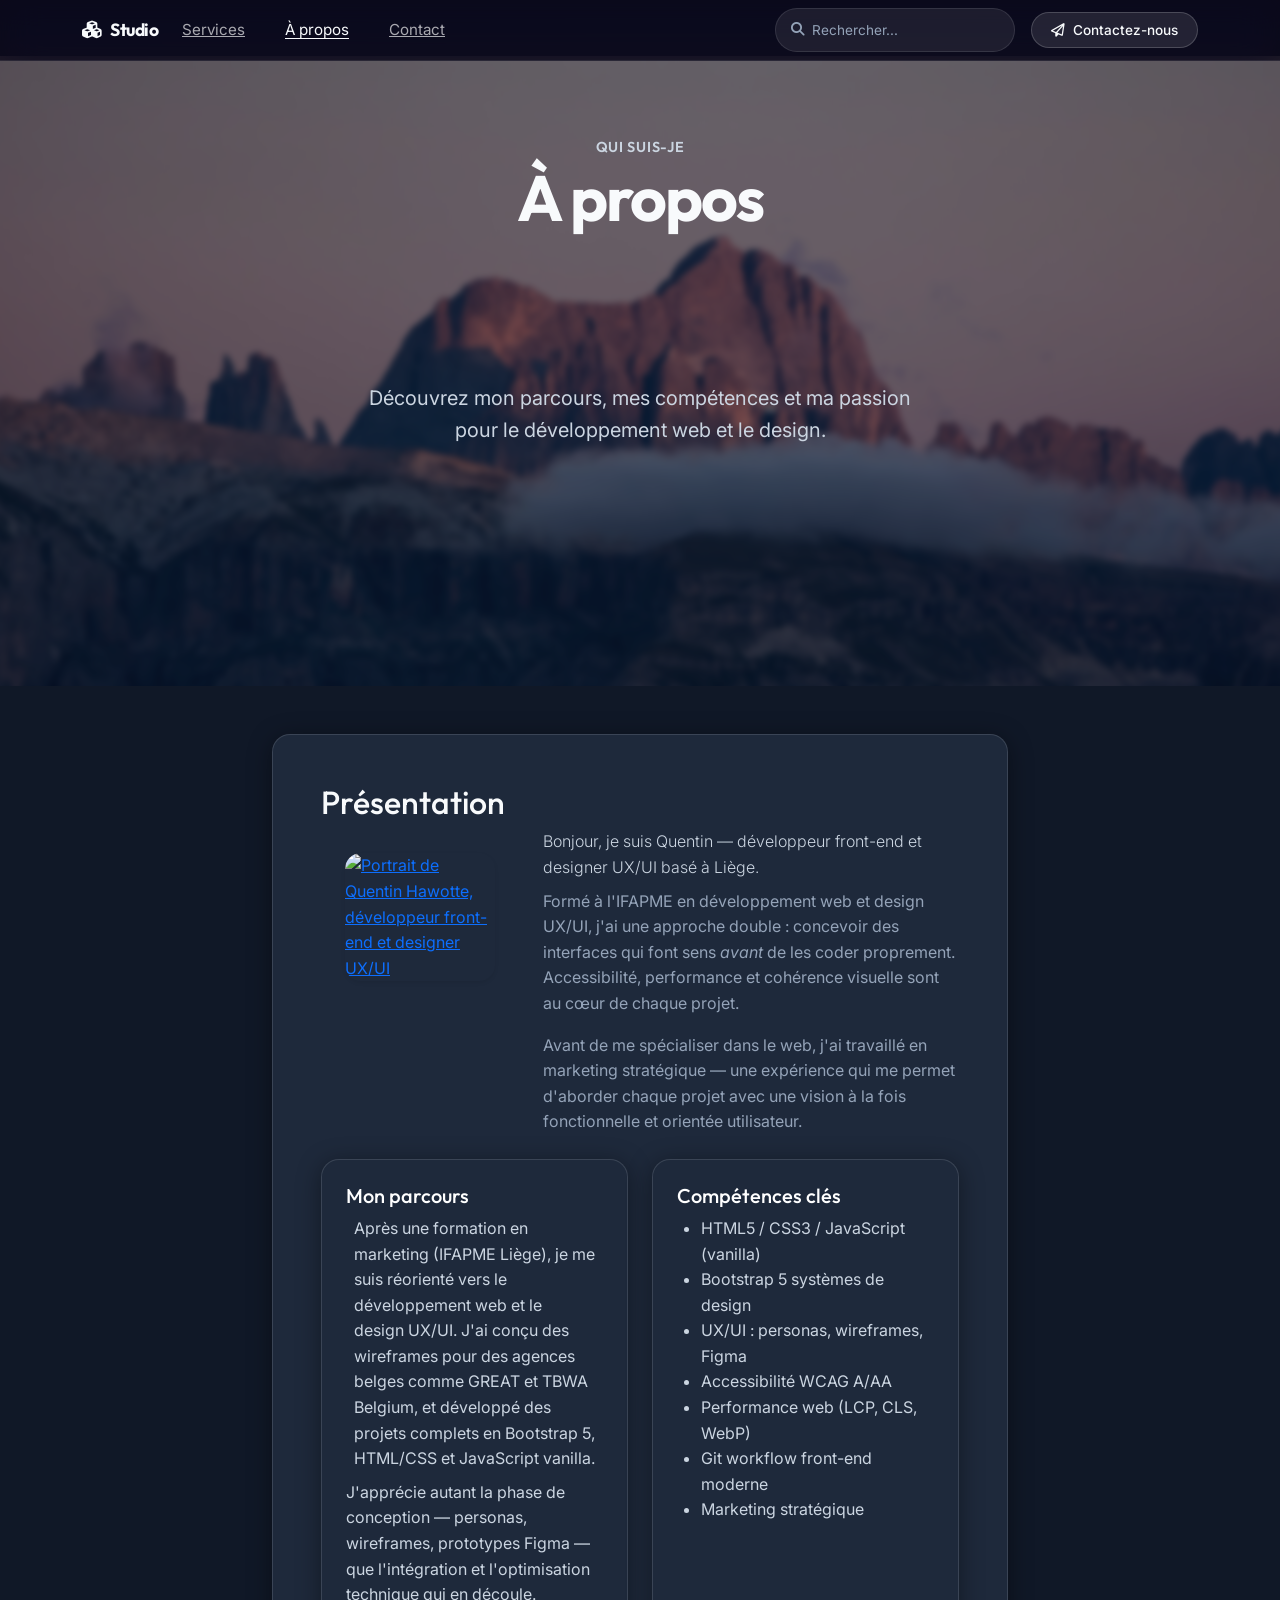
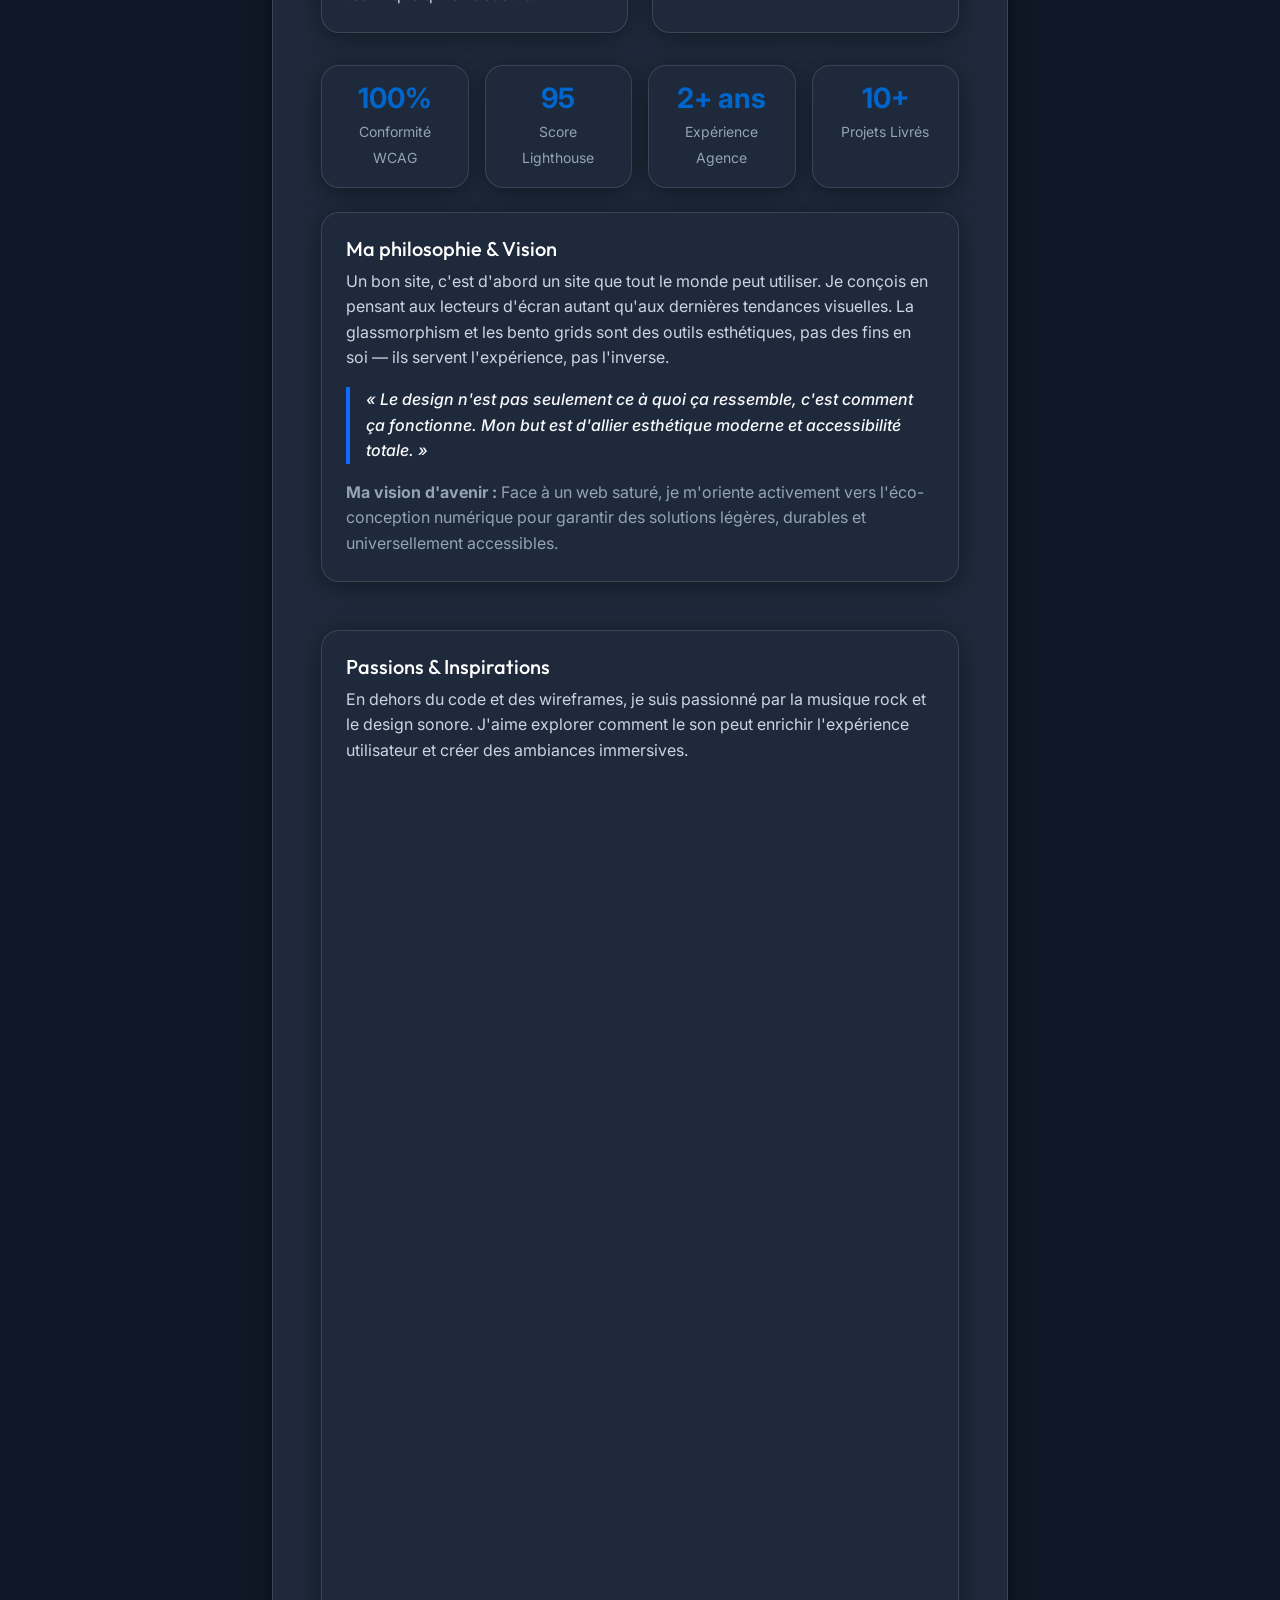
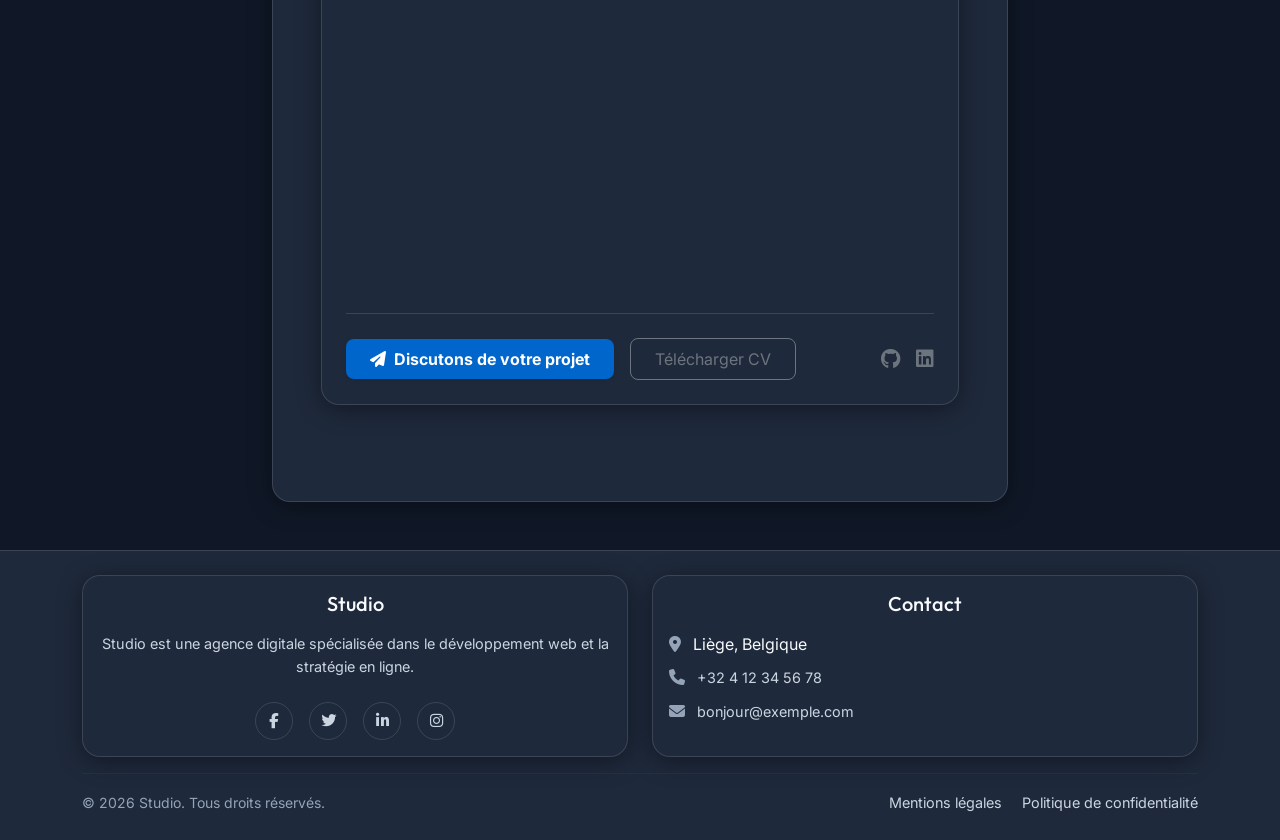
==== commit 060c28e9: "Add files via upload" ====
--- a/a-propos.html
+++ b/a-propos.html
@@ -14,7 +14,12 @@
     <link rel="preconnect" href="https://fonts.googleapis.com">
     <link rel="preconnect" href="https://fonts.gstatic.com" crossorigin>
 
-    <link href="https://cdn.jsdelivr.net/npm/bootstrap@5.3.0/dist/css/bootstrap.min.css" rel="stylesheet">
+    <!-- Bootstrap : chargement non-bloquant pour améliorer le LCP -->
+    <link rel="preload" href="https://cdn.jsdelivr.net/npm/bootstrap@5.3.0/dist/css/bootstrap.min.css" as="style"
+        onload="this.rel='stylesheet'" fetchpriority="high">
+    <noscript>
+        <link rel="stylesheet" href="https://cdn.jsdelivr.net/npm/bootstrap@5.3.0/dist/css/bootstrap.min.css">
+    </noscript>
     <link href="https://cdnjs.cloudflare.com/ajax/libs/font-awesome/6.4.0/css/all.min.css" rel="stylesheet">
 
     <!-- Google Fonts : chargement asynchrone pour éviter le render-blocking -->
@@ -53,10 +58,12 @@
     </header>
 
     <!-- Hero -->
-    <section class="hero-section text-center" role="region" aria-labelledby="about-hero-heading">
-        <div class="container">
+    <section class="hero-section text-center mb-5" role="region" aria-labelledby="about-hero-heading">
+        <div class="container" style="max-width: 600px;">
             <p class="section-label">Qui suis-je</p>
             <h1 id="about-hero-heading">À propos</h1>
+            <p class="lead text-white-50 text-center">Découvrez mon parcours, mes compétences et ma passion pour le
+                développement web et le design.</p>
         </div>
     </section>
 
@@ -70,7 +77,7 @@
 
                     <div class="d-flex align-items-start gap-4 mb-4 flex-column flex-md-row">
 
-                        <figure class="m-0" style="width:150px; height:150px; flex-shrink:0">
+                        <figure class="m-4" style="width:150px; height:150px; flex-shrink:0">
                             <a href="https://images.unsplash.com/photo-1500648767791-00dcc994a43e?q=80&w=1287&auto=format&fit=crop&ixlib=rb-4.1.0&ixid=M3wxMjA3fDB8MHxwaG90by1wYWdlfHx8fGVufDB8fHx8fA%3D%3D"
                                 target="_blank" rel="noopener noreferrer" class="portrait-link d-block"
                                 aria-label="Voir le portrait en taille réelle (ouvre un nouvel onglet)">
@@ -101,33 +108,33 @@
                     <!-- Cards parcours + compétences -->
                     <div class="row g-4">
                         <div class="col-md-6">
-                            <article class="p-4 bg-white text-secondary rounded-4 shadow-sm h-100"
+                            <article class="glass-base p-4 h-100"
                                 aria-labelledby="parcours-heading">
-                                <h3 id="parcours-heading" class="h5">Mon parcours</h3>
-                                <p class="mb-2 text-secondary">
+                                <h3 id="parcours-heading" class="h5 text-white">Mon parcours</h3>
+                                <p class="m-2" style="color:var(--text-secondary)">
                                     Après une formation en marketing (IFAPME Liège), je me suis réorienté vers le
                                     développement web et le design UX/UI. J'ai conçu des wireframes pour des agences
                                     belges comme GREAT et TBWA Belgium, et développé des projets complets en Bootstrap
                                     5,
                                     HTML/CSS et JavaScript vanilla.
                                 </p>
-                                <p class="mb-0 text-secondary">
+                                <p class="mb-0" style="color:var(--text-secondary)">
                                     J'apprécie autant la phase de conception — personas, wireframes, prototypes Figma —
                                     que l'intégration et l'optimisation technique qui en découle.
                                 </p>
                             </article>
                         </div>
                         <div class="col-md-6">
-                            <article class="p-4 bg-white text-secondary rounded-4 shadow-sm h-100"
+                            <article class="glass-base p-4 h-100"
                                 aria-labelledby="competences-heading">
-                                <h3 id="competences-heading" class="h5">Compétences clés</h3>
-                                <ul class="mb-0 ps-3 text-secondary">
+                                <h3 id="competences-heading" class="h5 text-white">Compétences clés</h3>
+                                <ul class="m-2 ps-3" style="color:var(--text-secondary)">
                                     <li>HTML5 / CSS3 / JavaScript (vanilla)</li>
-                                    <li>Bootstrap 5 &amp; systèmes de design</li>
+                                    <li>Bootstrap 5 systèmes de design</li>
                                     <li>UX/UI : personas, wireframes, Figma</li>
                                     <li>Accessibilité WCAG A/AA</li>
                                     <li>Performance web (LCP, CLS, WebP)</li>
-                                    <li>Git &amp; workflow front-end moderne</li>
+                                    <li>Git workflow front-end moderne</li>
                                     <li>Marketing stratégique</li>
                                 </ul>
                             </article>
@@ -137,73 +144,107 @@
                     <!-- ── Chiffres clés & Preuves d'impact (Best Practice : Evidence) ── -->
                     <div class="row g-3 mt-3">
                         <div class="col-6 col-md-3">
-                            <div class="p-3 bg-white text-center rounded-4 shadow-sm h-100">
-                                <span class="d-block h3 fw-bold text-primary mb-1">100%</span>
-                                <small class="text-muted text-secondary">Conformité WCAG</small>
+                            <div class="glass-base p-3 text-center h-100">
+                                <span class="d-block h3 fw-bold mb-1" style="color:var(--accent)">100%</span>
+                                <small style="color:var(--text-muted)">Conformité WCAG</small>
                             </div>
                         </div>
                         <div class="col-6 col-md-3">
-                            <div class="p-3 bg-white text-center rounded-4 shadow-sm h-100">
-                                <span class="d-block h3 fw-bold text-primary mb-1">&gt;95</span>
-                                <small class="text-muted text-secondary">Score Lighthouse</small>
+                            <div class="glass-base p-3 text-center h-100">
+                                <span class="d-block h3 fw-bold mb-1" style="color:var(--accent)">95</span>
+                                <small style="color:var(--text-muted)">Score Lighthouse</small>
                             </div>
                         </div>
                         <div class="col-6 col-md-3">
-                            <div class="p-3 bg-white text-center rounded-4 shadow-sm h-100">
-                                <span class="d-block h3 fw-bold text-primary mb-1">2+ ans</span>
-                                <small class="text-muted text-secondary">Expérience Agence</small>
+                            <div class="glass-base p-3 text-center h-100">
+                                <span class="d-block h3 fw-bold mb-1" style="color:var(--accent)">2+ ans</span>
+                                <small style="color:var(--text-muted)">Expérience Agence</small>
                             </div>
                         </div>
                         <div class="col-6 col-md-3">
-                            <div class="p-3 bg-white text-center rounded-4 shadow-sm h-100">
-                                <span class="d-block h3 fw-bold text-primary mb-1">10+</span>
-                                <small class="text-muted text-secondary">Projets Livrés</small>
+                            <div class="glass-base p-3 text-center h-100">
+                                <span class="d-block h3 fw-bold mb-1" style="color:var(--accent)">10+</span>
+                                <small style="color:var(--text-muted)">Projets Livrés</small>
                             </div>
                         </div>
                     </div>
 
                     <!-- Valeurs / philosophie + Vision -->
-                    <div class="mt-4 p-4 bg-white rounded-4 shadow-sm">
-                        <h3 class="h5" id="philosophie-heading">Ma philosophie &amp; Vision</h3>
-                        <p class="mb-3 text-secondary">
+                    <div class="my-4 p-4 glass-base">
+                        <h3 class="h5 text-white" id="philosophie-heading">Ma philosophie & Vision</h3>
+                        <p class="mb-3" style="color:var(--text-secondary)">
                             Un bon site, c'est d'abord un site que tout le monde peut utiliser. Je conçois en pensant
                             aux lecteurs d'écran autant qu'aux dernières tendances visuelles. La glassmorphism et les
                             bento grids sont des outils esthétiques, pas des fins en soi — ils servent l'expérience,
                             pas l'inverse.
                         </p>
-                        
+
                         <!-- Citation directe (Best Practice : Dialog) -->
                         <blockquote class="blockquote border-start border-4 border-primary ps-3 my-3">
-                            <p class="mb-0 text-dark fst-italic h6">« Le design n'est pas seulement ce à quoi ça ressemble, c'est comment ça fonctionne. Mon but est d'allier esthétique moderne et accessibilité totale. »</p>
+                            <p class="mb-0 fst-italic h6" style="color:var(--text-primary)">« Le design n'est pas seulement ce à quoi ça
+                                ressemble, c'est comment ça fonctionne. Mon but est d'allier esthétique moderne et
+                                accessibilité totale. »</p>
                         </blockquote>
 
                         <!-- Vision future (Best Practice : Sequel Preview) -->
-                        <p class="mb-0 small text-muted mt-3">
-                            <strong>Ma vision d'avenir :</strong> Face à un web saturé, je m'oriente activement vers l'éco-conception numérique pour garantir des solutions légères, durables et universellement accessibles.
+                        <p class="mb-0 small mt-3" style="color:var(--text-muted)">
+                            <strong>Ma vision d'avenir :</strong> Face à un web saturé, je m'oriente activement vers
+                            l'éco-conception numérique pour garantir des solutions légères, durables et universellement
+                            accessibles.
                         </p>
                     </div>
-
-                    <!-- CTA optimisé (Best Practice : Call To Action pour la Lead-Gen) -->
-                    <div class="mt-4 d-flex flex-column flex-sm-row gap-3 align-items-center border-top pt-4">
-                        <a class="btn btn-primary px-4 py-2 rounded-3 shadow-sm fw-bold" href="contact.html">
-                            <i class="fas fa-paper-plane me-2" aria-hidden="true"></i>Discutons de votre projet
-                        </a>
-                        <a class="btn btn-outline-secondary px-4 py-2 rounded-3" href="CV_HAWOTTE_Quentin v1.5.pdf" target="_blank" rel="noopener"
-                            aria-label="Télécharger mon CV (ouvre un nouvel onglet, format PDF)">
-                            Télécharger CV
-                        </a>
-                        <div class="ms-sm-auto d-flex gap-3 mt-2 mt-sm-0">
-                            <a href="https://github.com/" target="_blank" rel="noopener"
-                                aria-label="Mon profil GitHub (ouvre un nouvel onglet)"
-                                class="text-decoration-none text-secondary">
-                                <i class="fab fa-github fa-lg" aria-hidden="true"></i>
+                    <div class="my-4 p-4 glass-base">
+                        <h3 class="h5 text-white" id="passions-heading">Passions & Inspirations</h3>
+                        <p class="mb-3" style="color:var(--text-secondary)">
+                            En dehors du code et des wireframes, je suis passionné par la musique rock et le
+                            design sonore. J'aime explorer comment le son peut enrichir l'expérience utilisateur et
+                            créer des ambiances immersives.
+                        </p>
+                        <iframe data-testid="embed-iframe" style="border-radius:12px"
+                            src="https://open.spotify.com/embed/playlist/37i9dQZF1EQn2GRFTFMl2A?utm_source=generator&si=211f082aff984e02"
+                            width="100%" height="400" frameborder="0" allowfullscreen=""
+                            allow="autoplay; clipboard-write; encrypted-media; fullscreen; picture-in-picture"
+                            loading="lazy" title="Playlist Spotify rock et design sonore"></iframe>
+
+                        <figure class="ratio ratio-16x9 mt-4" style="border-radius: 12px; overflow: hidden;">
+                            <iframe src="https://player.vimeo.com/video/385433252"
+                                title="Présentation vidéo Brasserie projet Gsara 2019"
+                                allow="autoplay; fullscreen; picture-in-picture"
+                                loading="lazy" allowfullscreen></iframe>
+                        </figure>
+                        <figure class="ratio ratio-16x9 mt-4" style="border-radius: 12px; overflow: hidden;">
+                            <iframe src="https://www.youtube.com/embed/CBPlisWQLxo"
+                                title="Présentation vidéo de Quentin Hawotte Ingé son Technifuture 2020"
+                                allow="accelerometer; autoplay; clipboard-write; encrypted-media; fullscreen; picture-in-picture"
+                                loading="lazy" allowfullscreen></iframe>
+                        </figure>
+
+
+
+
+                        <!-- CTA optimisé (Best Practice : Call To Action pour la Lead-Gen) -->
+                        <div class="mt-4 d-flex flex-column flex-sm-row gap-3 align-items-center border-top pt-4" style="border-color:var(--glass-border) !important">
+                            <a class="btn btn-primary px-4 py-2 rounded-3 shadow-sm fw-bold" href="contact.html">
+                                <i class="fas fa-paper-plane me-2" aria-hidden="true"></i>Discutons de votre projet
                             </a>
-                            <a href="https://linkedin.com/" target="_blank" rel="noopener"
-                                aria-label="Mon profil LinkedIn (ouvre un nouvel onglet)" class="text-decoration-none text-secondary">
-                                <i class="fab fa-linkedin fa-lg" aria-hidden="true"></i>
+                            <a class="btn btn-outline-secondary px-4 py-2 rounded-3" href="CV_HAWOTTE_Quentin v1.5.pdf"
+                                target="_blank" rel="noopener"
+                                aria-label="Télécharger mon CV (ouvre un nouvel onglet, format PDF)">
+                                Télécharger CV
                             </a>
-                        </div>
-                    </div>
+                            <div class="ms-sm-auto d-flex gap-3 mt-2 mt-sm-0">
+                                <a href="https://github.com/" target="_blank" rel="noopener"
+                                    aria-label="Mon profil GitHub (ouvre un nouvel onglet)"
+                                    class="text-decoration-none text-secondary">
+                                    <i class="fab fa-github fa-lg" aria-hidden="true"></i>
+                                </a>
+                                <a href="https://linkedin.com/" target="_blank" rel="noopener"
+                                    aria-label="Mon profil LinkedIn (ouvre un nouvel onglet)"
+                                    class="text-decoration-none text-secondary">
+                                    <i class="fab fa-linkedin fa-lg" aria-hidden="true"></i>
+                                </a>
+                            </div>
+                        </div>
                 </section>
             </div>
         </div>
@@ -279,6 +320,7 @@
 
     <script src="https://cdn.jsdelivr.net/npm/bootstrap@5.3.0/dist/js/bootstrap.bundle.min.js"></script>
     <script src="navbar.js" defer></script>
+    <script src="search.js" defer></script>
 </body>
 
 </html>
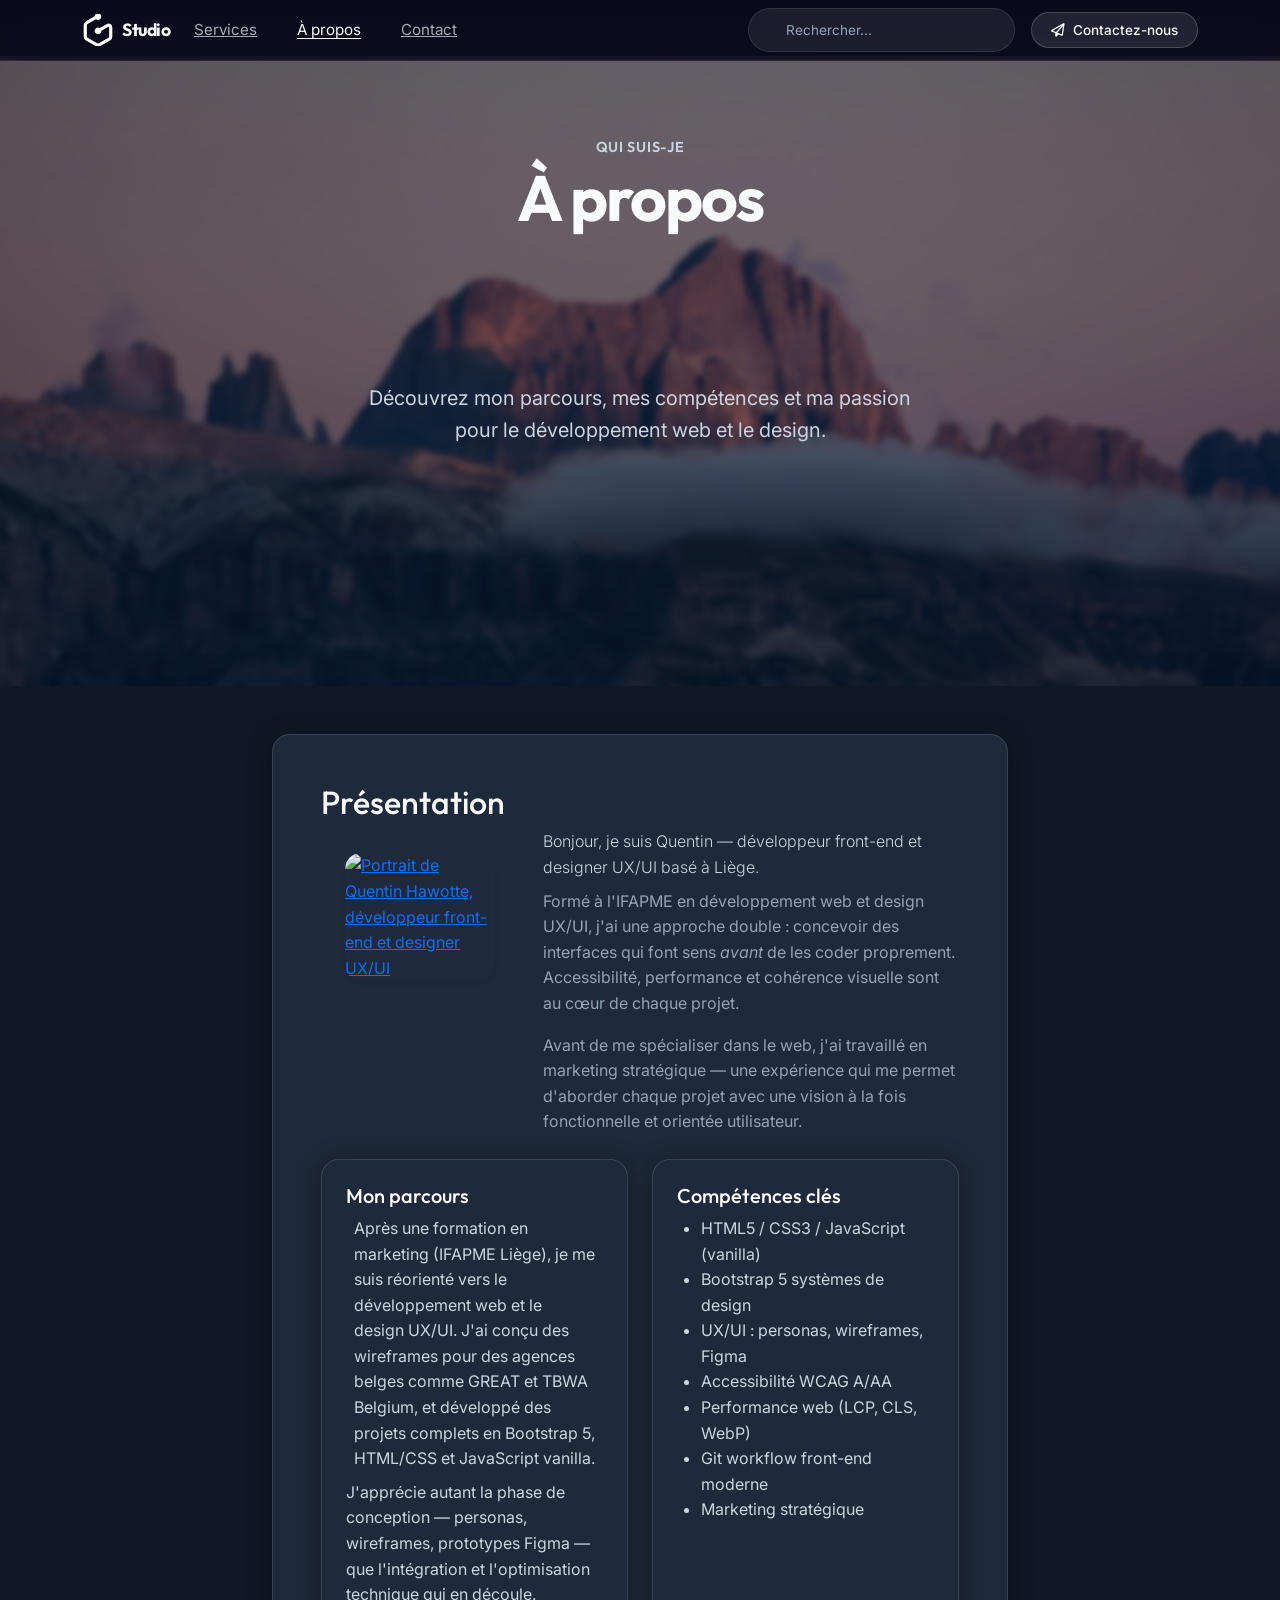
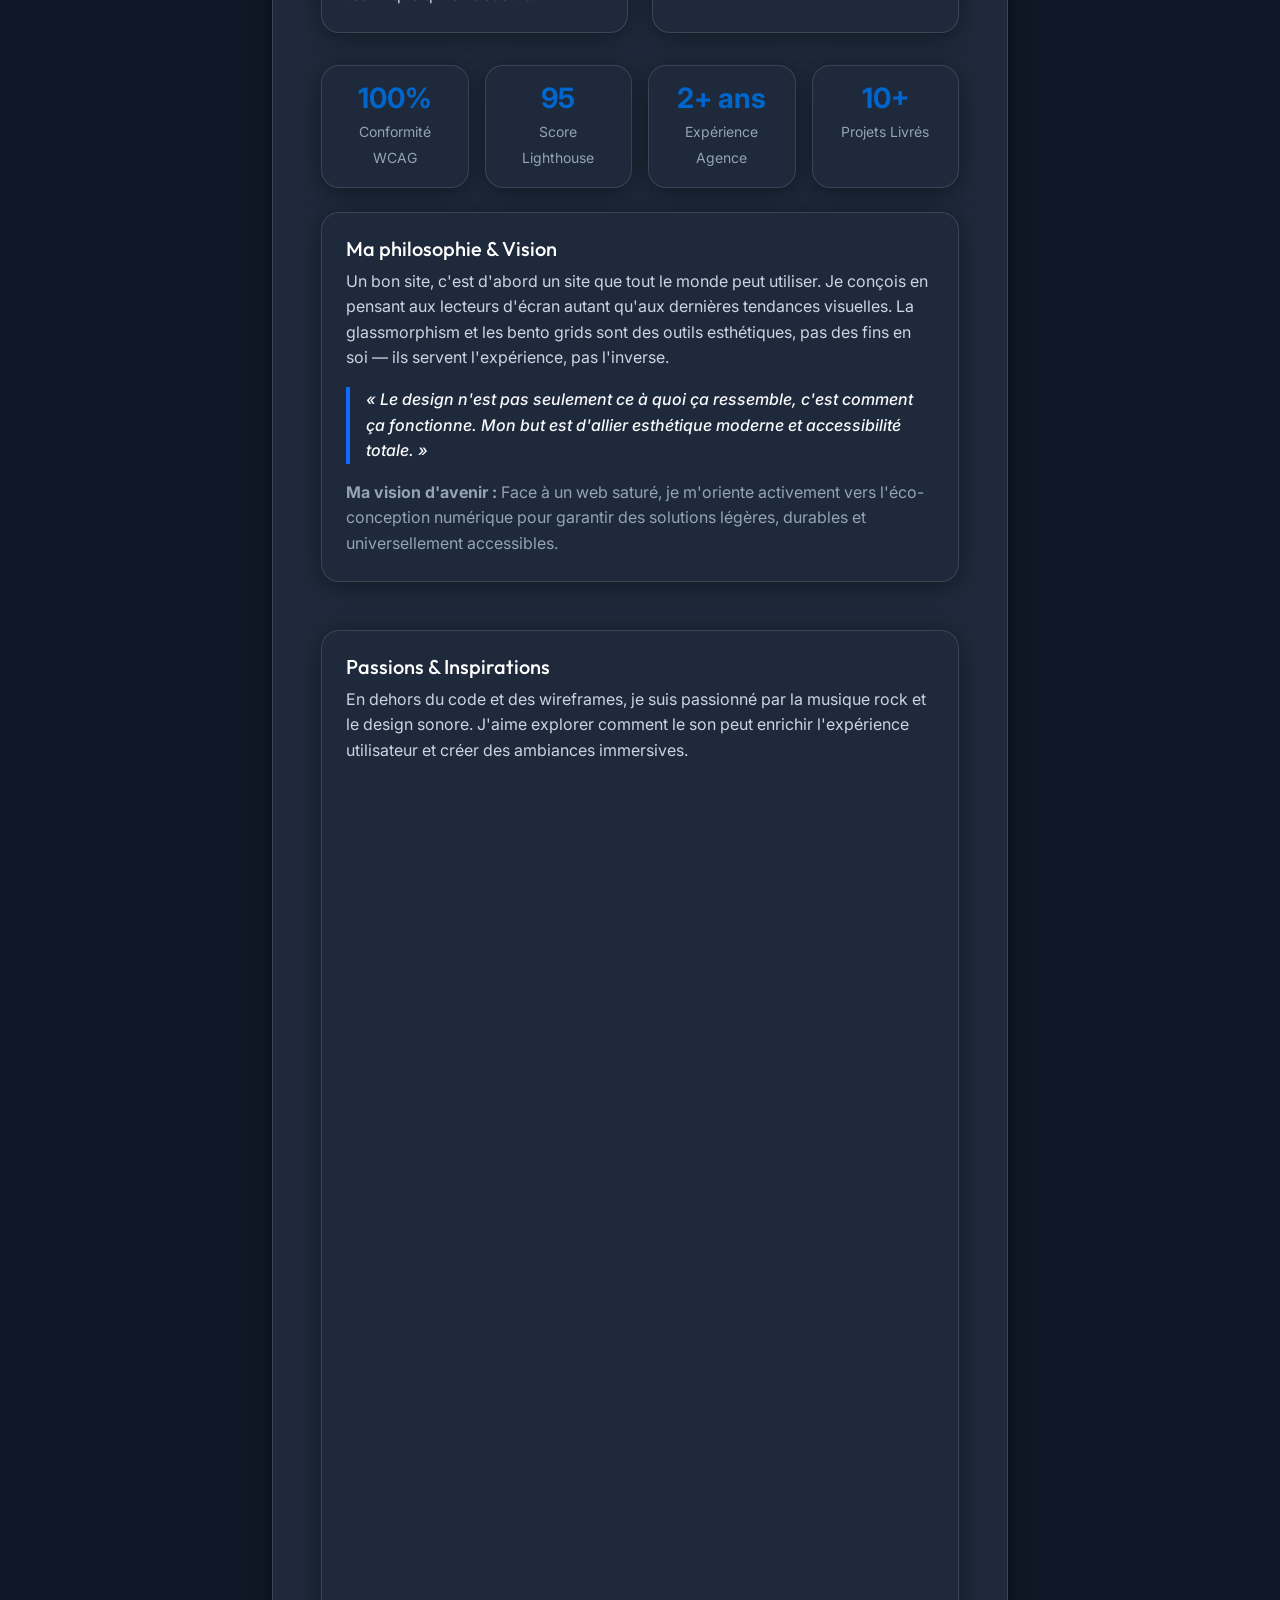
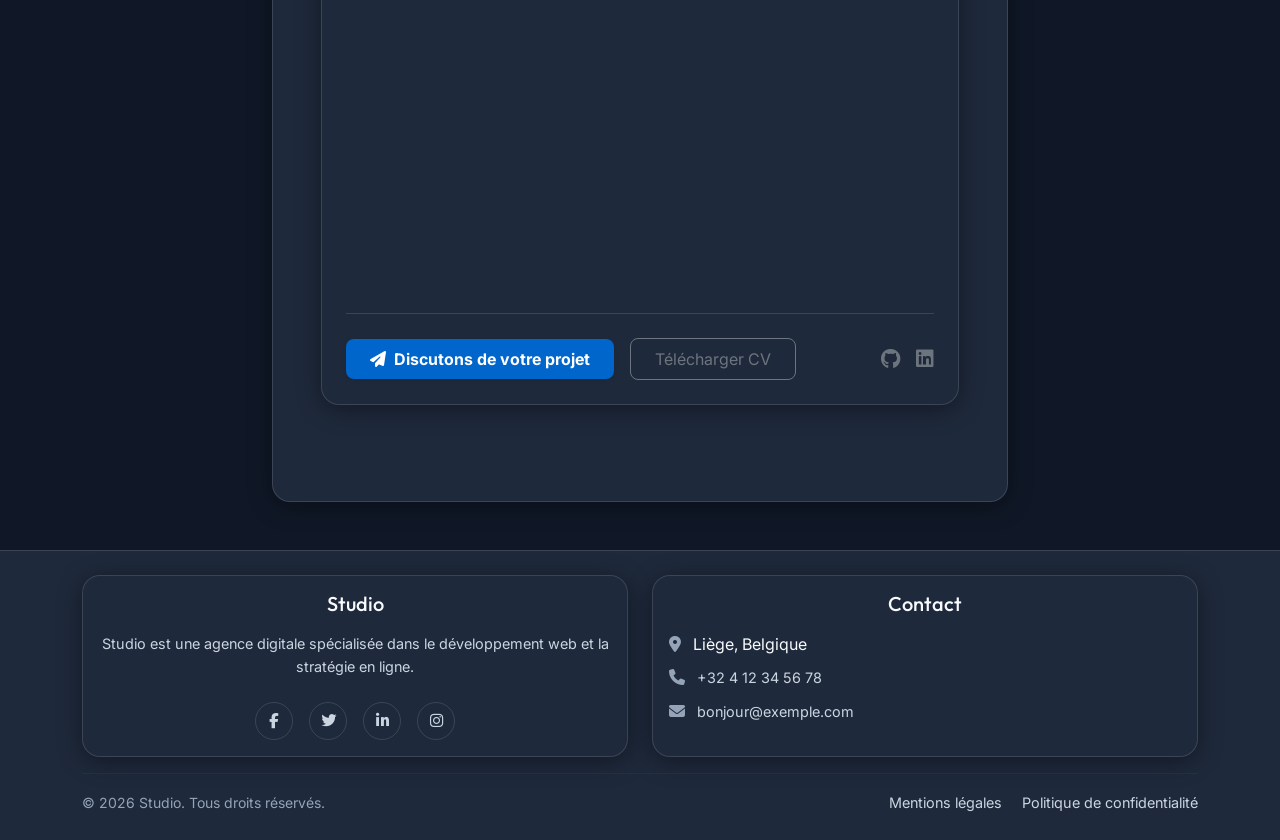
==== commit 54353dd4: "Add files via upload" ====
--- a/a-propos.html
+++ b/a-propos.html
@@ -17,21 +17,16 @@
     <!-- Bootstrap : chargement non-bloquant pour améliorer le LCP -->
     <link rel="preload" href="https://cdn.jsdelivr.net/npm/bootstrap@5.3.0/dist/css/bootstrap.min.css" as="style"
         onload="this.rel='stylesheet'" fetchpriority="high">
-    <noscript>
-        <link rel="stylesheet" href="https://cdn.jsdelivr.net/npm/bootstrap@5.3.0/dist/css/bootstrap.min.css">
-    </noscript>
+
     <link href="https://cdnjs.cloudflare.com/ajax/libs/font-awesome/6.4.0/css/all.min.css" rel="stylesheet">
 
     <!-- Google Fonts : chargement asynchrone pour éviter le render-blocking -->
     <link rel="preload"
         href="https://fonts.googleapis.com/css2?family=Outfit:wght@400;600;700;900&family=Inter:wght@300;400;500&display=swap"
         as="style" onload="this.rel='stylesheet'">
-    <noscript>
-        <link rel="stylesheet"
-            href="https://fonts.googleapis.com/css2?family=Outfit:wght@400;600;700;900&family=Inter:wght@300;400;500&display=swap">
-    </noscript>
-
-    <link rel="stylesheet" href="main.css">
+
+
+    <link rel="preload" href="main.css" as="style" onload="this.rel='stylesheet'">
 </head>
 
 <body>
@@ -39,22 +34,57 @@
     <a class="skip-link visually-hidden-focusable" href="#main-content">Aller au contenu</a>
 
     <header>
-        <!-- Navbar injectée par navbar.js -->
-        <div id="navbar" role="banner">
-            <noscript>
-                <nav class="navbar navbar-expand-md navbar-dark" aria-label="Navigation principale">
-                    <div class="container">
-                        <a class="navbar-brand" href="index.html">Studio</a>
-                        <ul class="navbar-nav ms-auto">
-                            <li class="nav-item"><a class="nav-link" href="index.html#services">Services</a></li>
-                            <li class="nav-item"><a class="nav-link" href="a-propos.html" aria-current="page">À
-                                    propos</a></li>
-                            <li class="nav-item"><a class="nav-link" href="contact.html">Contact</a></li>
-                        </ul>
-                    </div>
-                </nav>
-            </noscript>
-        </div>
+        <nav class="navbar navbar-expand-lg custom-apple-navbar fixed-top" role="navigation"
+            aria-label="Navigation principale">
+            <div class="container">
+                <a class="navbar-brand d-flex align-items-center gap-2" href="index.html">
+                    <svg fill="#ffffff" width="32px" height="32px" viewBox="0 0 24 24" role="img"
+                        xmlns="http://www.w3.org/2000/svg" stroke="#ffffff" aria-hidden="false" focusable="false">
+                        <g id="SVGRepo_bgCarrier" stroke-width="0"></g>
+                        <g id="SVGRepo_tracerCarrier" stroke-linecap="round" stroke-linejoin="round" stroke="#030303"
+                            stroke-width="1.296">
+                            <title>Graphcool icon</title>
+                            <path
+                                d="M21.138 7.929c-1.167-.657-2.633.2-2.868.348l-5.037 2.857c-.744-.591-1.804-.566-2.519.06-.715.625-.881 1.671-.395 2.488s1.486 1.168 2.376.836 1.416-1.252 1.25-2.187l5.023-2.851.032-.019c.33-.209 1.096-.521 1.454-.319.258.146.405.633.417 1.35h-.006v6.301c-.001.588-.314 1.131-.823 1.426l-7.222 4.172c-.51.293-1.137.293-1.646 0l-7.222-4.172c-.509-.295-.822-.838-.823-1.426v-8.34c.001-.588.314-1.131.823-1.425l6.536-3.772c.621.713 1.664.882 2.479.4.815-.48 1.172-1.475.848-2.363-.324-.89-1.236-1.421-2.169-1.266-.934.156-1.623.955-1.641 1.901L3.262 5.823c-.942.542-1.522 1.544-1.524 2.63v8.338c.001 1.086.579 2.088 1.519 2.631l7.221 4.172c.94.541 2.097.541 3.037 0l7.222-4.172c.938-.543 1.517-1.545 1.519-2.629v-6.062h.005c.034-1.422-.347-2.363-1.123-2.802z">
+                            </path>
+                        </g>
+                        <g id="SVGRepo_iconCarrier">
+                            <title>Graphcool icon</title>
+                            <path
+                                d="M21.138 7.929c-1.167-.657-2.633.2-2.868.348l-5.037 2.857c-.744-.591-1.804-.566-2.519.06-.715.625-.881 1.671-.395 2.488s1.486 1.168 2.376.836 1.416-1.252 1.25-2.187l5.023-2.851.032-.019c.33-.209 1.096-.521 1.454-.319.258.146.405.633.417 1.35h-.006v6.301c-.001.588-.314 1.131-.823 1.426l-7.222 4.172c-.51.293-1.137.293-1.646 0l-7.222-4.172c-.509-.295-.822-.838-.823-1.426v-8.34c.001-.588.314-1.131.823-1.425l6.536-3.772c.621.713 1.664.882 2.479.4.815-.48 1.172-1.475.848-2.363-.324-.89-1.236-1.421-2.169-1.266-.934.156-1.623.955-1.641 1.901L3.262 5.823c-.942.542-1.522 1.544-1.524 2.63v8.338c.001 1.086.579 2.088 1.519 2.631l7.221 4.172c.94.541 2.097.541 3.037 0l7.222-4.172c.938-.543 1.517-1.545 1.519-2.629v-6.062h.005c.034-1.422-.347-2.363-1.123-2.802z">
+                            </path>
+                        </g>
+                    </svg>
+                    <span>Studio</span>
+                </a>
+                <button class="navbar-toggler" type="button" data-bs-toggle="collapse" data-bs-target="#navbarNav"
+                    aria-controls="navbarNav" aria-expanded="false" aria-label="Basculer la navigation">
+                    <span class="navbar-toggler-icon"></span>
+                </button>
+                <div class="collapse navbar-collapse" id="navbarNav">
+                    <ul class="navbar-nav me-auto mb-3 mb-md-0 gap-md-4">
+                        <li class="nav-item">
+                            <a class="nav-link text-decoration-underline" href="index.html#services">Services</a>
+                        </li>
+                        <li class="nav-item">
+                            <a class="nav-link text-decoration-underline active" href="a-propos.html">À propos</a>
+                        </li>
+                        <li class="nav-item">
+                            <a class="nav-link text-decoration-underline" href="contact.html">Contact</a>
+                        </li>
+                    </ul>
+                    <form class="d-flex me-3" role="search" aria-label="Formulaire de recherche">
+                        <input class="form-control form-input-search" id="search-input" type="search"
+                            placeholder="Rechercher..." autocomplete="off">
+                        <button type="submit" class="visually-hidden">Rechercher</button>
+                    </form>
+                    <button class="btn btn-glass-sm" data-bs-toggle="modal" data-bs-target="#modalContact"
+                        aria-haspopup="dialog">
+                        <i class="fa-regular fa-paper-plane me-2" aria-hidden="true"></i>Contactez-nous
+                    </button>
+                </div>
+            </div>
+        </nav>
     </header>
 
     <!-- Hero -->
@@ -108,8 +138,7 @@
                     <!-- Cards parcours + compétences -->
                     <div class="row g-4">
                         <div class="col-md-6">
-                            <article class="glass-base p-4 h-100"
-                                aria-labelledby="parcours-heading">
+                            <article class="glass-base p-4 h-100" aria-labelledby="parcours-heading">
                                 <h3 id="parcours-heading" class="h5 text-white">Mon parcours</h3>
                                 <p class="m-2" style="color:var(--text-secondary)">
                                     Après une formation en marketing (IFAPME Liège), je me suis réorienté vers le
@@ -125,8 +154,7 @@
                             </article>
                         </div>
                         <div class="col-md-6">
-                            <article class="glass-base p-4 h-100"
-                                aria-labelledby="competences-heading">
+                            <article class="glass-base p-4 h-100" aria-labelledby="competences-heading">
                                 <h3 id="competences-heading" class="h5 text-white">Compétences clés</h3>
                                 <ul class="m-2 ps-3" style="color:var(--text-secondary)">
                                     <li>HTML5 / CSS3 / JavaScript (vanilla)</li>
@@ -181,7 +209,8 @@
 
                         <!-- Citation directe (Best Practice : Dialog) -->
                         <blockquote class="blockquote border-start border-4 border-primary ps-3 my-3">
-                            <p class="mb-0 fst-italic h6" style="color:var(--text-primary)">« Le design n'est pas seulement ce à quoi ça
+                            <p class="mb-0 fst-italic h6" style="color:var(--text-primary)">« Le design n'est pas
+                                seulement ce à quoi ça
                                 ressemble, c'est comment ça fonctionne. Mon but est d'allier esthétique moderne et
                                 accessibilité totale. »</p>
                         </blockquote>
@@ -209,11 +238,11 @@
                         <figure class="ratio ratio-16x9 mt-4" style="border-radius: 12px; overflow: hidden;">
                             <iframe src="https://player.vimeo.com/video/385433252"
                                 title="Présentation vidéo Brasserie projet Gsara 2019"
-                                allow="autoplay; fullscreen; picture-in-picture"
-                                loading="lazy" allowfullscreen></iframe>
+                                allow="autoplay; fullscreen; picture-in-picture" loading="lazy"
+                                allowfullscreen></iframe>
                         </figure>
                         <figure class="ratio ratio-16x9 mt-4" style="border-radius: 12px; overflow: hidden;">
-                            <iframe src="https://www.youtube.com/embed/CBPlisWQLxo"
+                            <iframe src="https://www.youtube-nocookie.com/embed/cuPqspxRxQ8?rel=0"
                                 title="Présentation vidéo de Quentin Hawotte Ingé son Technifuture 2020"
                                 allow="accelerometer; autoplay; clipboard-write; encrypted-media; fullscreen; picture-in-picture"
                                 loading="lazy" allowfullscreen></iframe>
@@ -223,7 +252,8 @@
 
 
                         <!-- CTA optimisé (Best Practice : Call To Action pour la Lead-Gen) -->
-                        <div class="mt-4 d-flex flex-column flex-sm-row gap-3 align-items-center border-top pt-4" style="border-color:var(--glass-border) !important">
+                        <div class="mt-4 d-flex flex-column flex-sm-row gap-3 align-items-center border-top pt-4"
+                            style="border-color:var(--glass-border) !important">
                             <a class="btn btn-primary px-4 py-2 rounded-3 shadow-sm fw-bold" href="contact.html">
                                 <i class="fas fa-paper-plane me-2" aria-hidden="true"></i>Discutons de votre projet
                             </a>
--- a/main.css
+++ b/main.css
@@ -61,6 +61,8 @@
         overflow-x: hidden;
         -webkit-font-smoothing: antialiased;
         -moz-osx-font-smoothing: grayscale;
+        /* Navbar fixed-top : évite que le contenu passe dessous sur tous les écrans */
+        padding-top: var(--navbar-height);
     }
 
     /* Outfit en priorité, polices système en fallback */
@@ -97,11 +99,6 @@
     }
 
     /* Texte secondaire utilitaire */
-    .text-secondary-muted {
-        color: var(--text-secondary);
-        font-size: 1.05rem;
-        font-weight: 400;
-    }
 
     .text-muted {
         color: var(--text-muted) !important;
@@ -357,6 +354,26 @@
         border-bottom: 1px solid rgba(255, 255, 255, 0.08);
         min-height: 48px;
         transition: background-color var(--transition);
+        /* Garantit que la navbar passe au-dessus du hero et de tout contenu */
+        z-index: 1030;
+    }
+
+    /* Menu déroulant mobile : fond opaque + passe au-dessus du hero */
+    .custom-apple-navbar .navbar-collapse {
+        z-index: 1030;
+    }
+
+    @media (max-width: 767px) {
+        .custom-apple-navbar .navbar-collapse.show,
+        .custom-apple-navbar .navbar-collapse.collapsing {
+            background-color: rgba(10, 5, 22, 0.96);
+            backdrop-filter: blur(20px) saturate(180%);
+            -webkit-backdrop-filter: blur(20px) saturate(180%);
+            border-top: 1px solid rgba(255, 255, 255, 0.08);
+            padding: 1rem 0.75rem 1.25rem;
+            border-radius: 0 0 1rem 1rem;
+            box-shadow: 0 8px 32px rgba(0, 0, 0, 0.4);
+        }
     }
 
     .custom-apple-navbar .navbar-brand {
@@ -382,17 +399,8 @@
     }
 
     /* Champ de recherche navbar */
-    .search-navbar-form {
-        min-width: 180px;
-        width: 240px;
-        max-width: 100%;
-        transition: width var(--transition);
-    }
 
     @media (max-width: 991px) {
-        .search-navbar-form {
-            width: 100%;
-        }
     }
 
     .custom-apple-navbar .form-input-search {
@@ -415,11 +423,6 @@
         box-shadow: none !important;
     }
 
-    .search-icon-input {
-        font-size: 0.85rem;
-        color: var(--text-muted);
-        pointer-events: none;
-    }
 
 
     /* ------------------------------------------------
@@ -870,10 +873,6 @@
     RESPONSIVE — Mobile first
     ------------------------------------------------ */
     @media (max-width: 767px) {
-        body {
-            padding-top: calc(var(--navbar-height) + 0.5rem);
-        }
-
         .hero-section {
             padding: 3rem 0 2rem;
         }
@@ -1059,34 +1058,9 @@
         color: #ffffff;
     }
 
-    .brand-icon-wrap {
-        position: relative;
-        width: 20px;
-        height: 20px;
-        display: inline-flex;
-        align-items: center;
-        justify-content: center;
-        flex-shrink: 0;
-    }
-
-    .brand-icon {
-        position: absolute;
-        display: flex;
-        align-items: center;
-        justify-content: center;
-        transition: opacity 0.22s ease, transform 0.28s cubic-bezier(0.34, 1.56, 0.64, 1);
-        color: var(--text-primary);
-    }
-
-    .brand-icon-logo {
-        opacity: 1;
-        transform: scale(1) rotate(0deg);
-    }
-
-    .brand-icon-home {
-        opacity: 0;
-        transform: scale(0.5) rotate(-15deg);
-    }
+
+
+
 
     .navbar-brand-morph:hover .brand-icon-logo {
         opacity: 0;
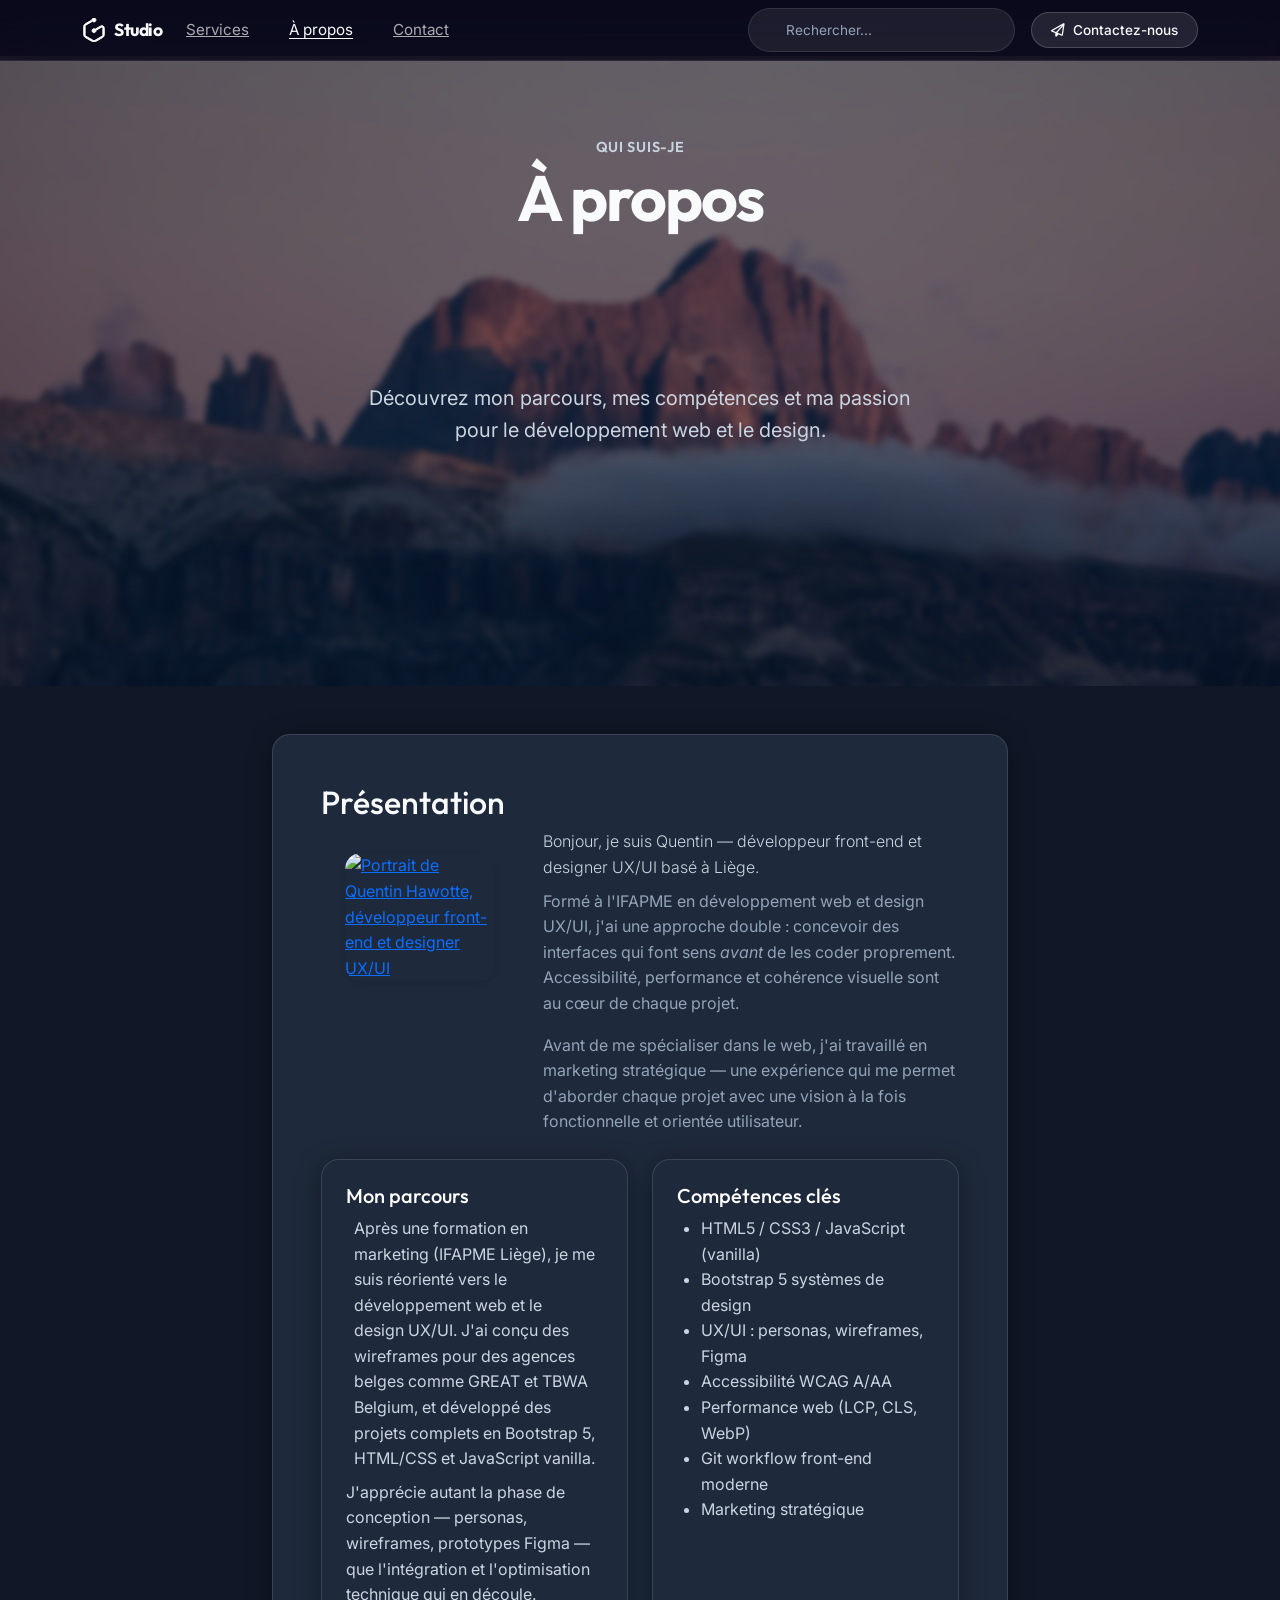
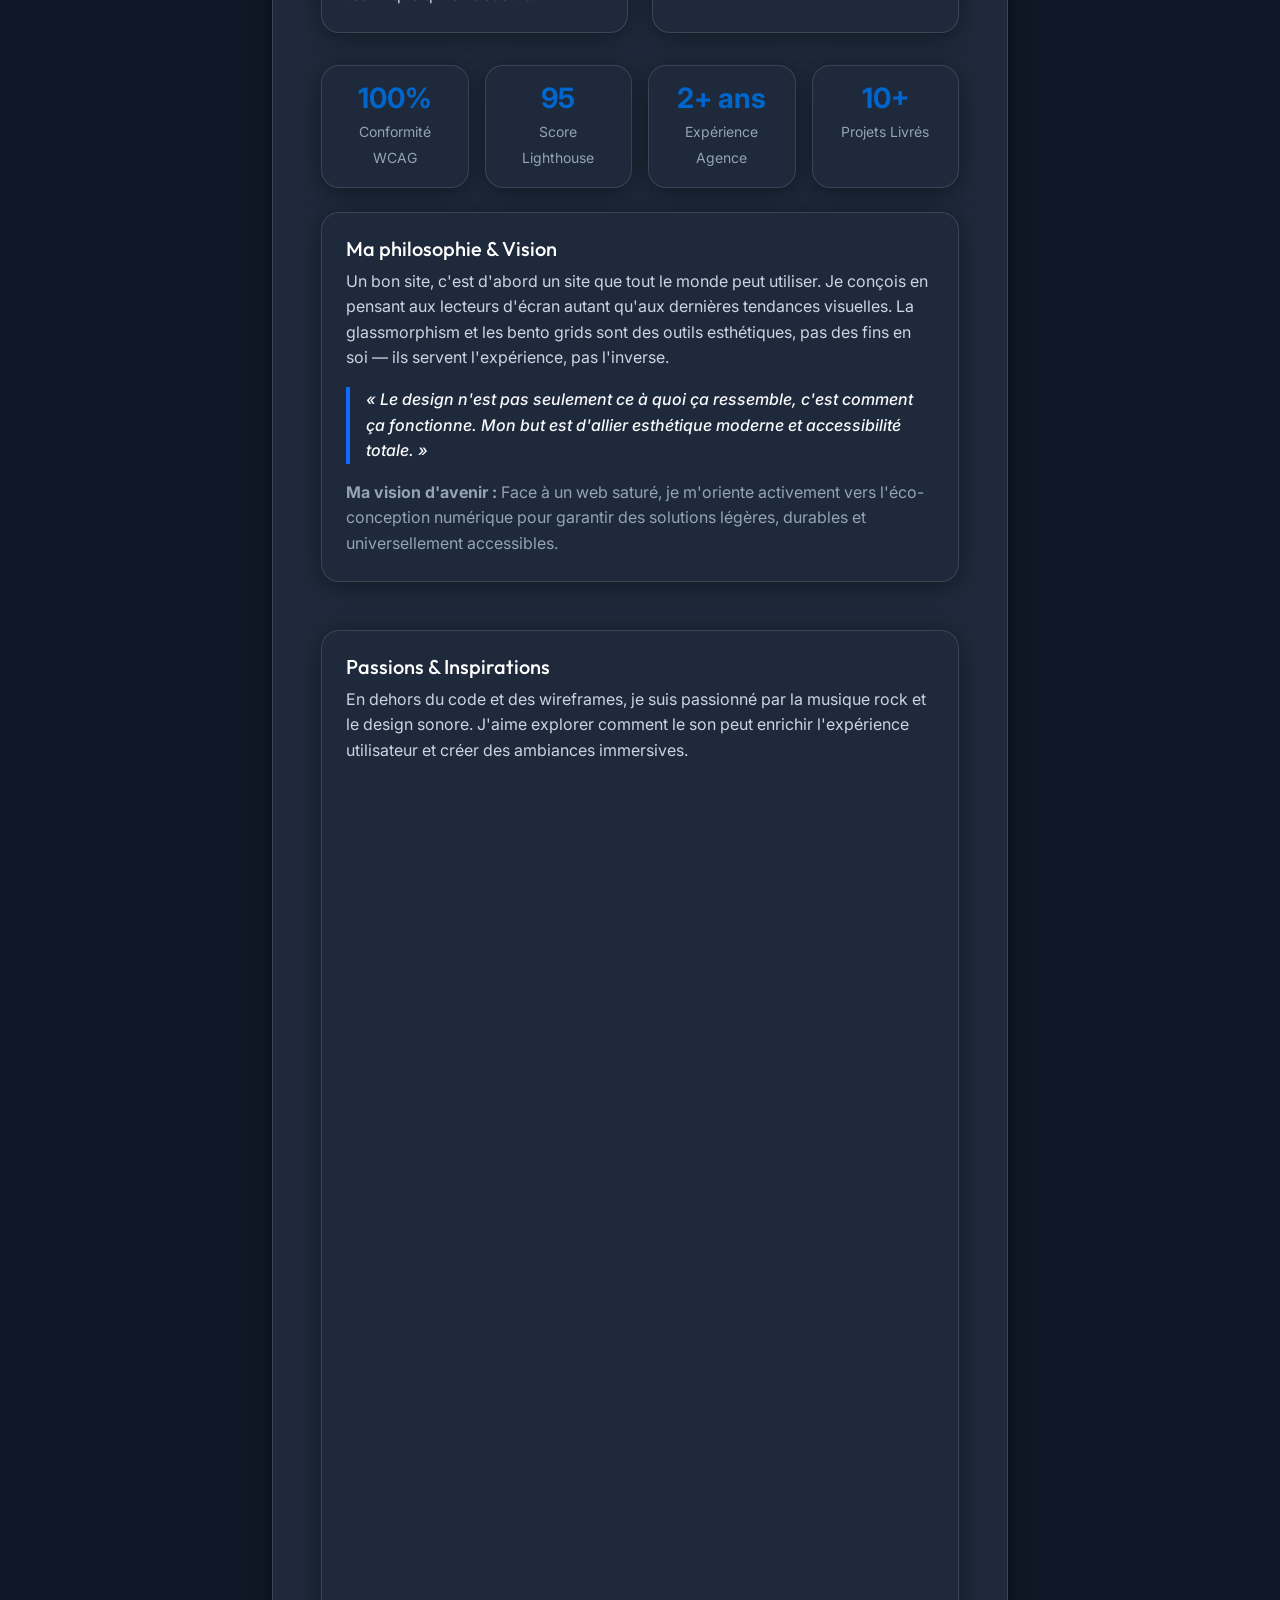
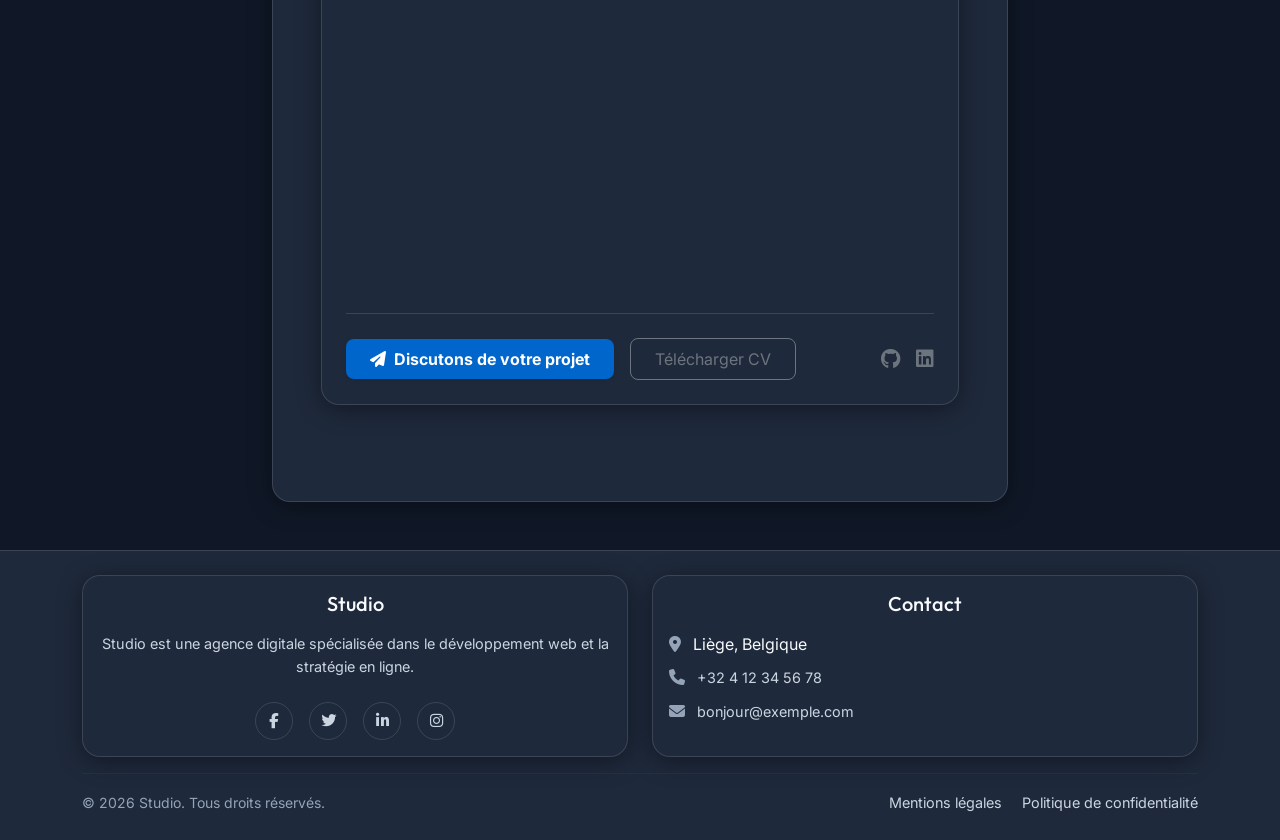
==== commit 1f0de6db: "Add files via upload" ====
--- a/a-propos.html
+++ b/a-propos.html
@@ -38,7 +38,7 @@
             aria-label="Navigation principale">
             <div class="container">
                 <a class="navbar-brand d-flex align-items-center gap-2" href="index.html">
-                    <svg fill="#ffffff" width="32px" height="32px" viewBox="0 0 24 24" role="img"
+                    <svg fill="#ffffff" width="24px" height="24px" viewBox="0 0 24 24" role="img"
                         xmlns="http://www.w3.org/2000/svg" stroke="#ffffff" aria-hidden="false" focusable="false">
                         <g id="SVGRepo_bgCarrier" stroke-width="0"></g>
                         <g id="SVGRepo_tracerCarrier" stroke-linecap="round" stroke-linejoin="round" stroke="#030303"
